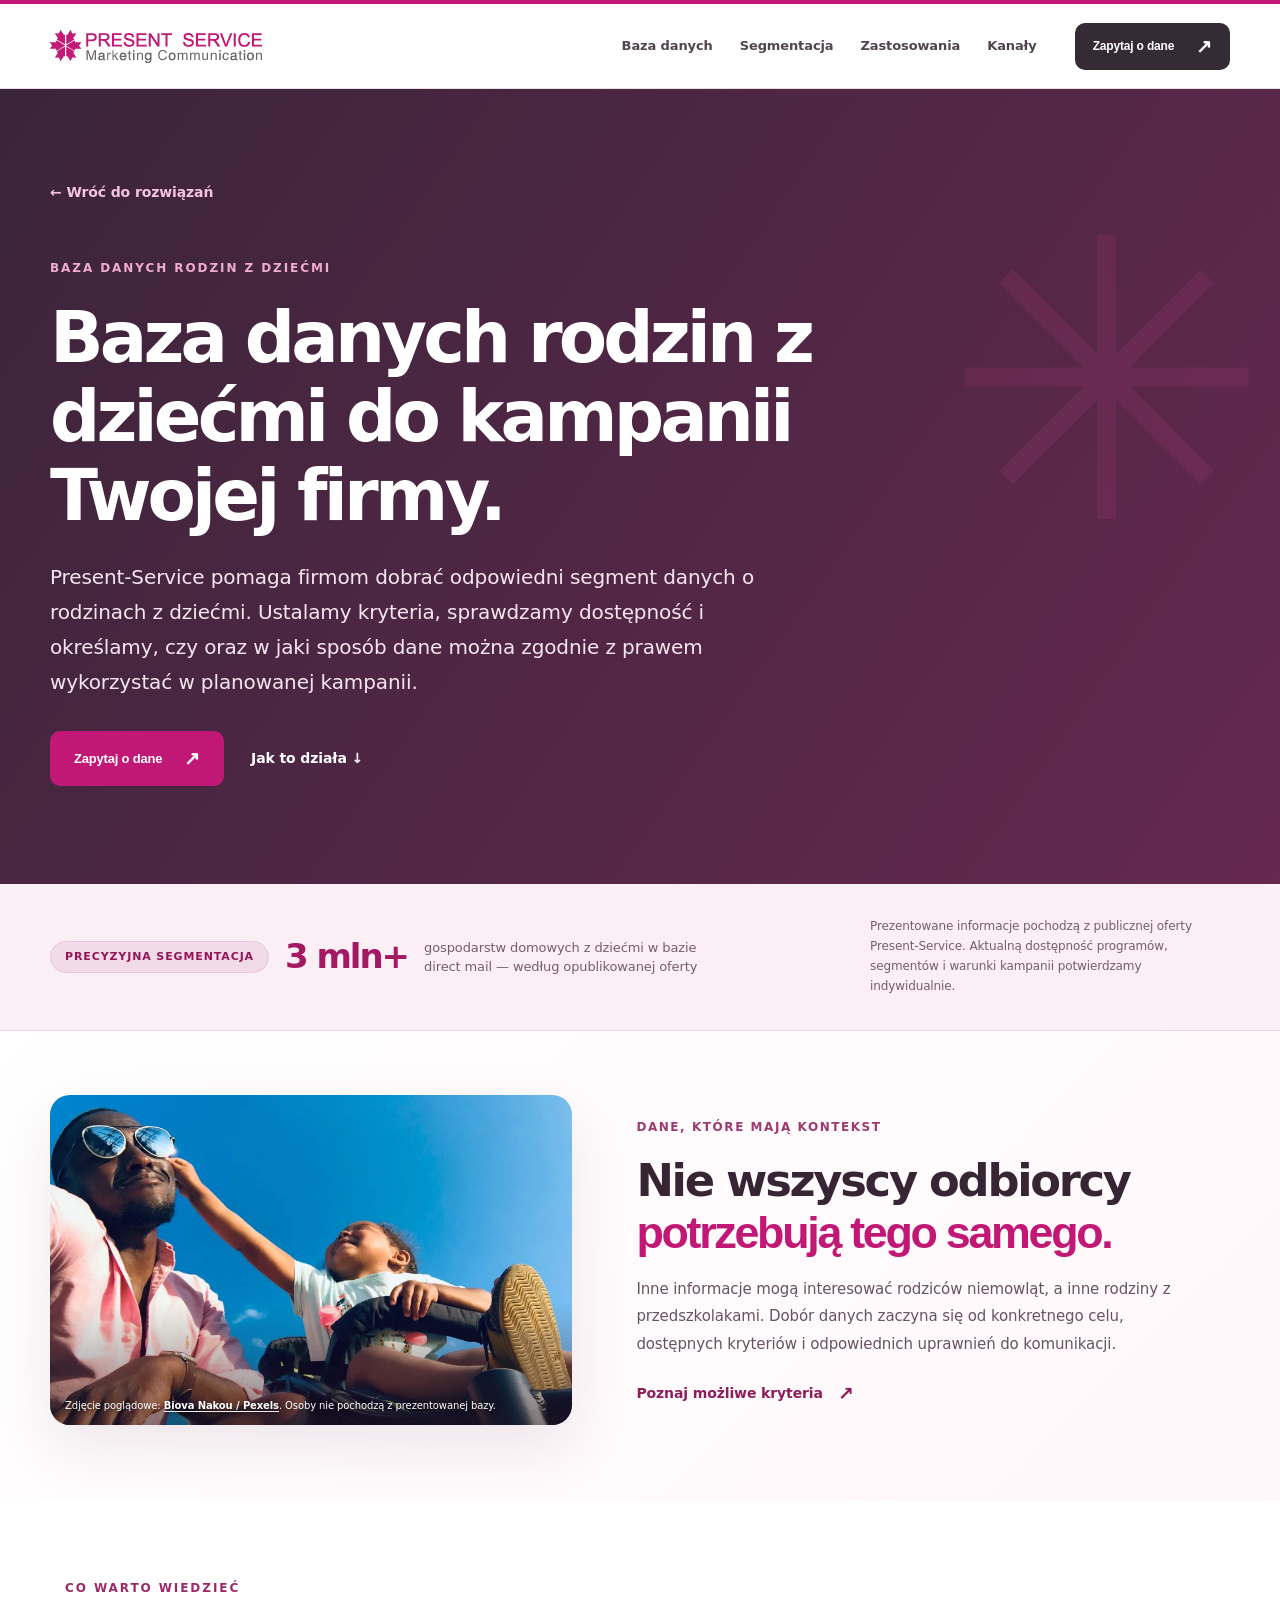
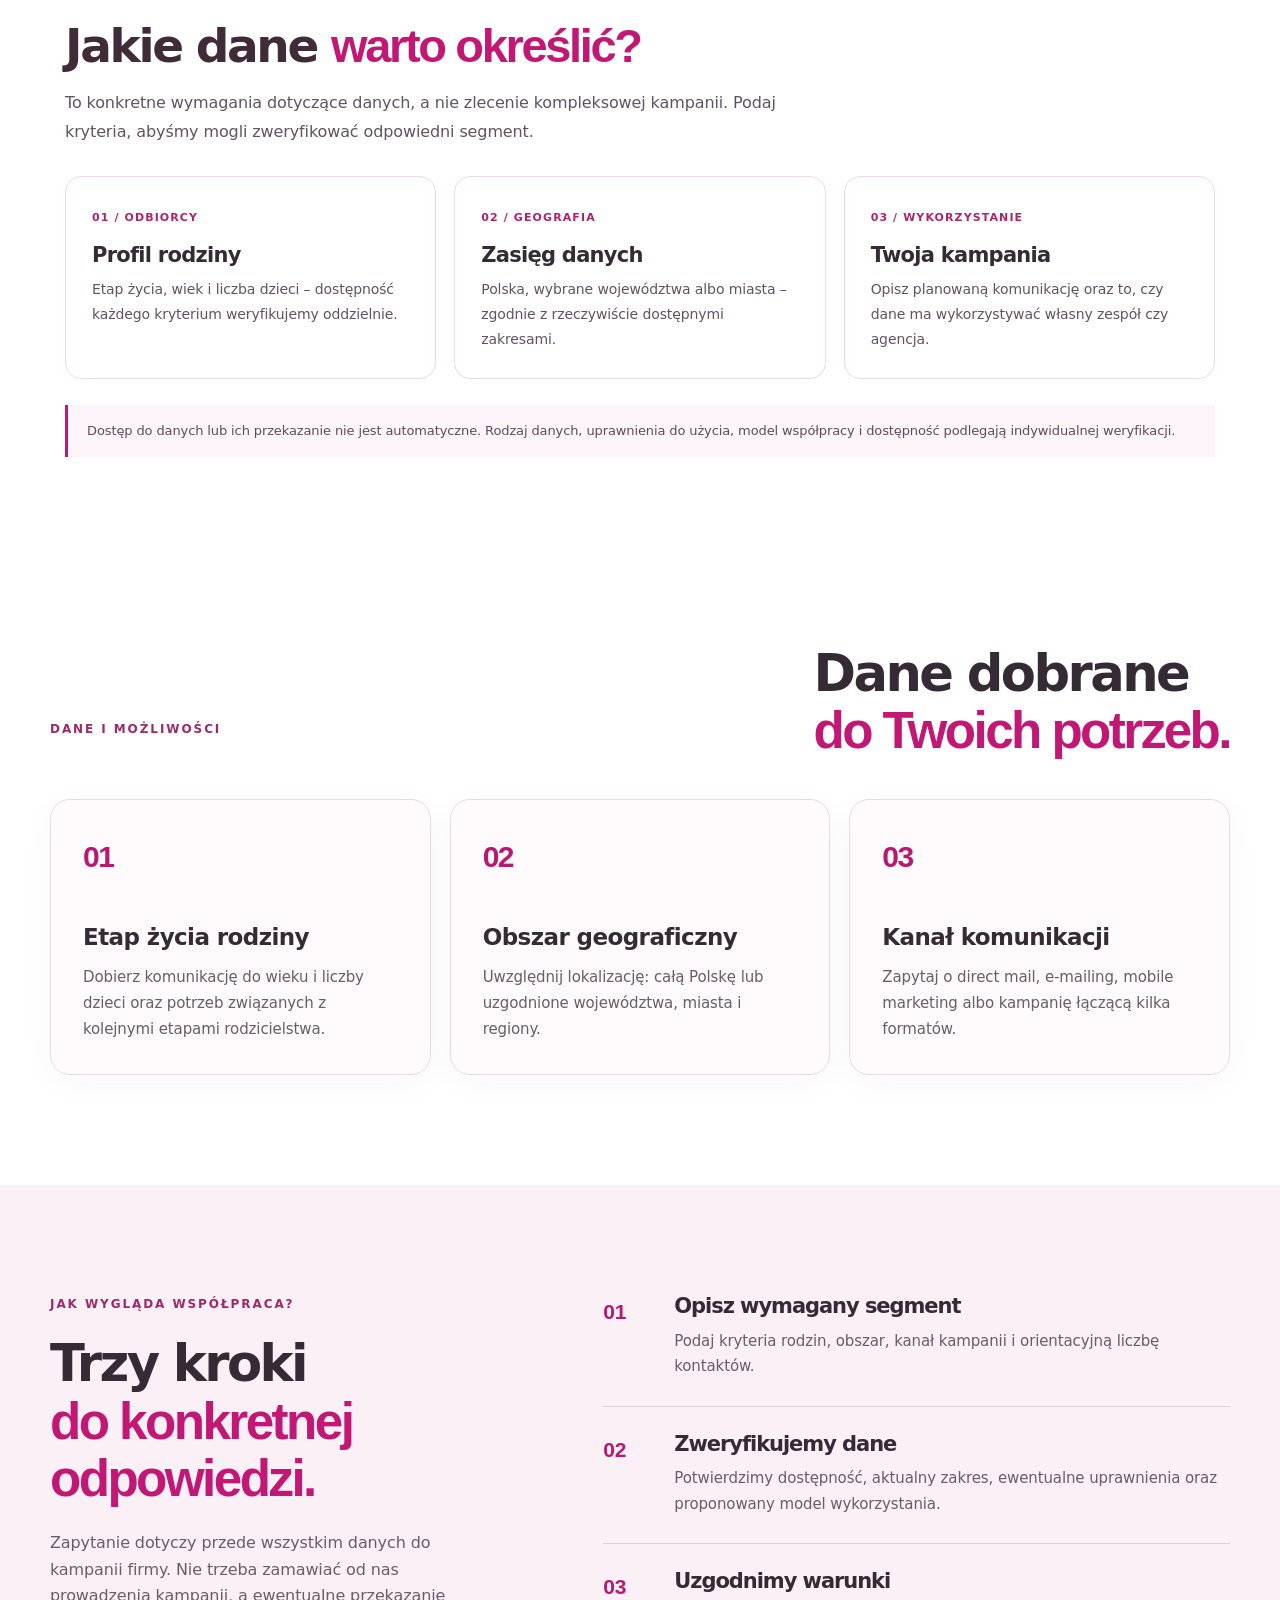
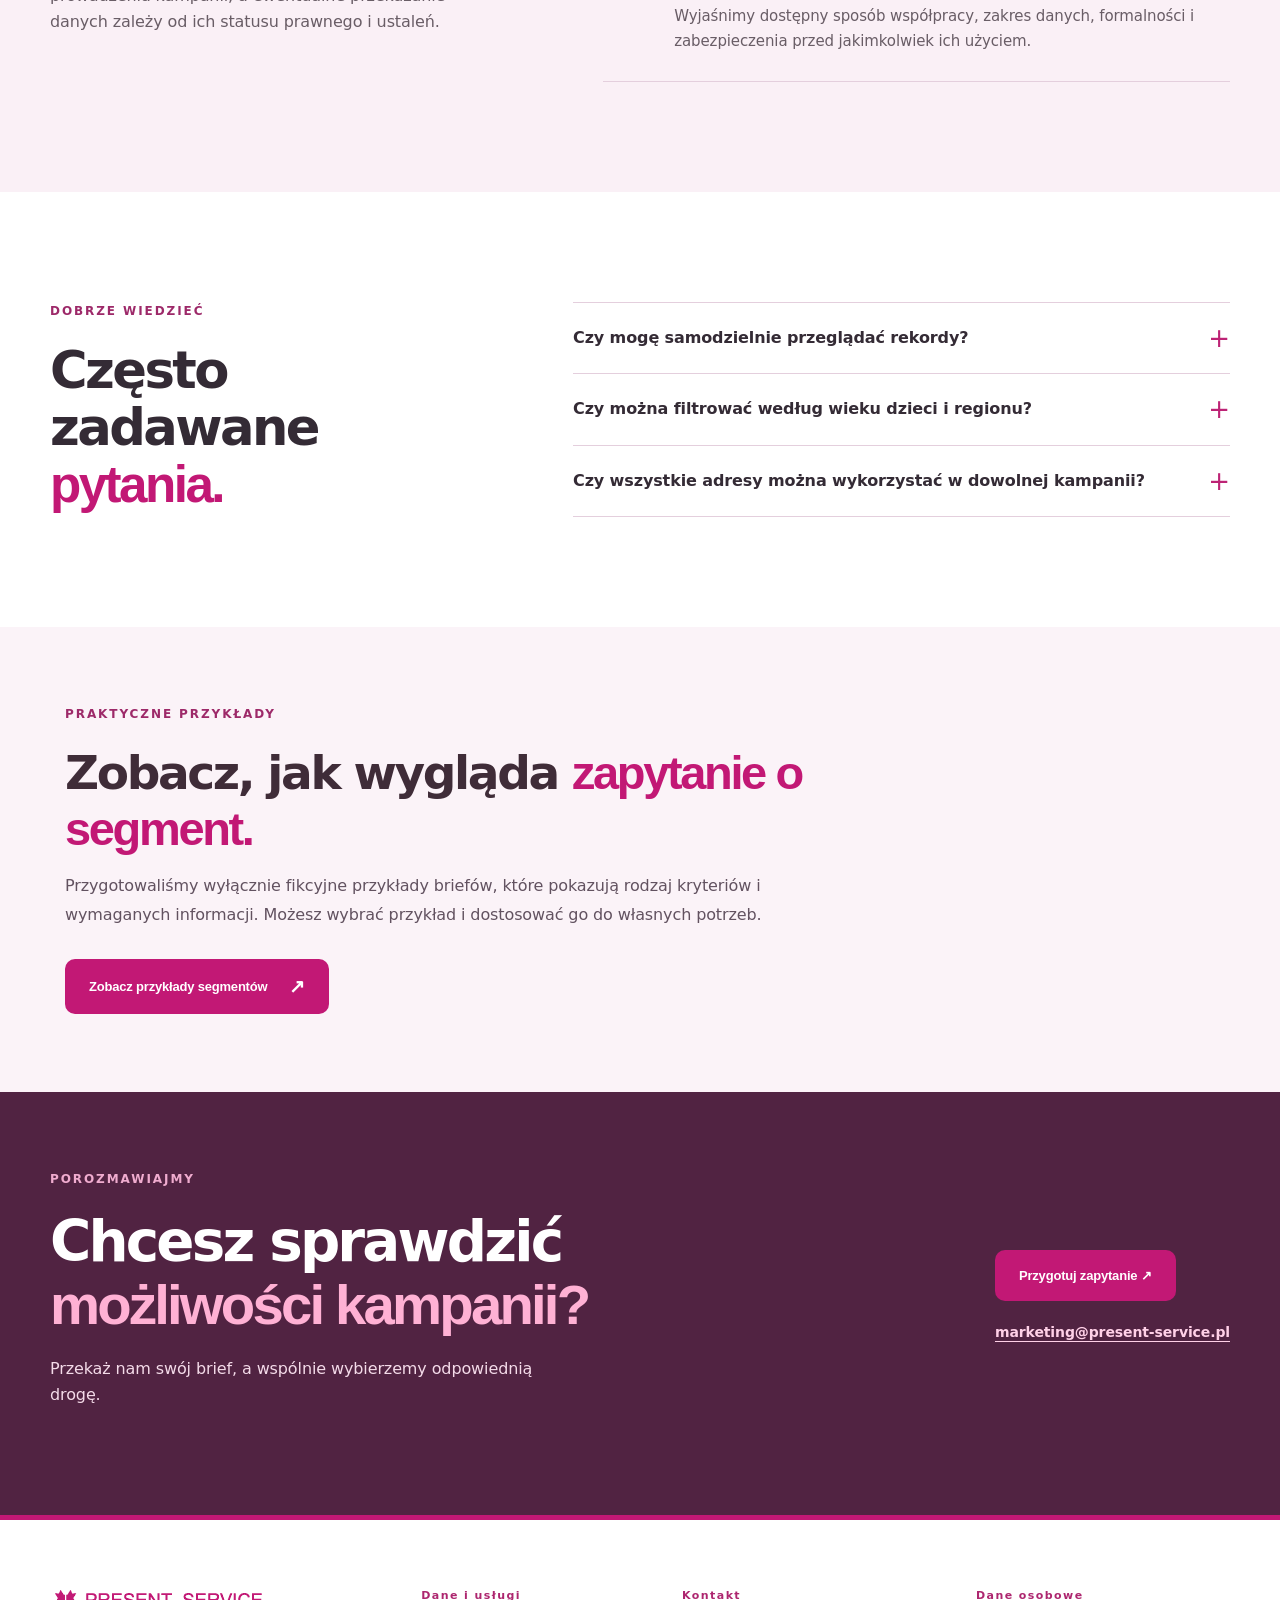
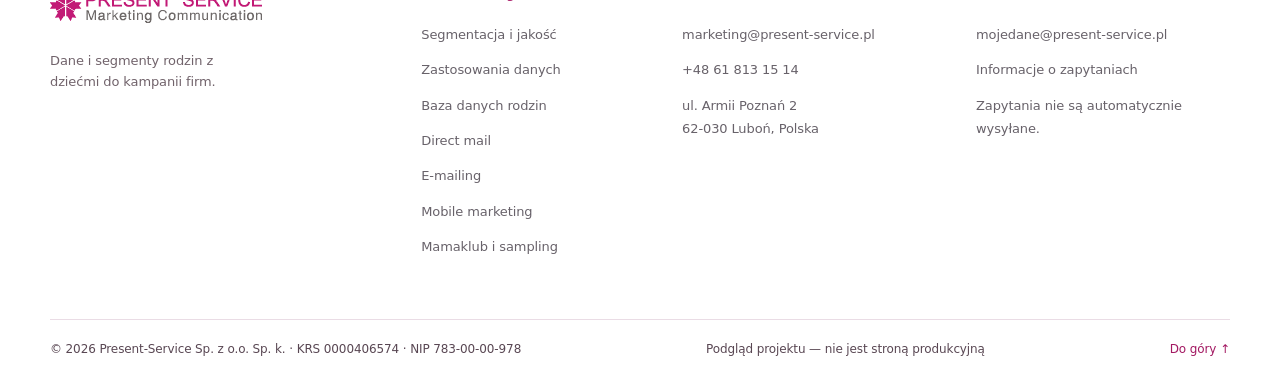
==== baza-danych-rodzin.html @ f2af0c9a "content: update correct Poland-photo dimensions, accessibility descriptions and source credits" ====
<!doctype html>
<html lang="pl">
<head>
<meta charset="utf-8"><meta name="viewport" content="width=device-width,initial-scale=1">
<meta name="theme-color" content="#c21875"><meta name="robots" content="noindex,nofollow">
<meta name="description" content="Dobierz dane o rodzinach z dziećmi do własnych kampanii marketingowych. Segmentacja według wieku dzieci, lokalizacji i kanału. Dostępność oraz warunki potwierdzamy indywidualnie.">
<meta property="og:type" content="website"><meta property="og:locale" content="pl_PL"><meta property="og:title" content="Baza danych rodzin z dziećmi w Polsce"><meta property="og:description" content="Dobierz dane o rodzinach z dziećmi do własnych kampanii marketingowych. Segmentacja według wieku dzieci, lokalizacji i kanału. Dostępność oraz warunki potwierdzamy indywidualnie.">
<title>Baza danych rodzin z dziećmi dla firm | Present-Service</title>
<link rel="icon" type="image/png" href="./favicon.png">
<link rel="stylesheet" href="./styles.css"><link rel="stylesheet" href="./offer.css"><link rel="stylesheet" href="./brand.css"><link rel="stylesheet" href="./v2.css"><link rel="stylesheet" href="./premium.css"><link rel="stylesheet" href="./family-photos.css"><link rel="stylesheet" href="./data-focus.css"><script src="./app.js" defer></script>
</head>
<body>
<a class="skip-link" href="#main">Przejdź do treści</a>
<header class="site-header" id="top"><div class="container header-inner">
<a class="brand" href="./index.html" aria-label="Present-Service — strona główna"><img class="brand-official-logo" src="./assets/present-service-logo.png" alt="PRESENT SERVICE – Marketing Communication" width="212" height="33"></a>
<button class="menu-toggle" type="button" aria-controls="primary-nav" aria-expanded="false" aria-label="Otwórz menu"><span></span><span></span><span></span></button>
<nav id="primary-nav" class="primary-nav" aria-label="Menu główne"><a href="./baza-danych-rodzin.html">Baza danych</a><a href="./segmentacja-danych.html">Segmentacja</a><a href="./zastosowania-danych.html">Zastosowania</a><a href="./index.html#rozwiazania">Kanały</a><a href="./index.html#kontakt" class="nav-mobile-contact">Kontakt</a></nav>
<a href="./index.html?kanal=Potrzebuj%C4%99%20doradztwa#brief" class="btn btn-small btn-dark header-cta">Zapytaj o dane <span aria-hidden="true">↗</span></a>
</div></header>
<main id="main">
<section class="detail-hero"><div class="container detail-hero-inner"><a href="./index.html#rozwiazania" class="detail-back">← Wróć do rozwiązań</a><span class="detail-eyebrow">BAZA DANYCH RODZIN Z DZIEĆMI</span><h1>Baza danych rodzin z dziećmi do kampanii Twojej firmy.</h1><p>Present-Service pomaga firmom dobrać odpowiedni segment danych o rodzinach z dziećmi. Ustalamy kryteria, sprawdzamy dostępność i określamy, czy oraz w jaki sposób dane można zgodnie z prawem wykorzystać w planowanej kampanii.</p><div class="detail-actions"><a class="btn btn-coral" href="./index.html?kanal=Potrzebuj%C4%99%20doradztwa#brief">Zapytaj o dane <span aria-hidden="true">↗</span></a><a class="detail-link" href="#jak-to-dziala">Jak to działa ↓</a></div><span class="detail-hero-orb" aria-hidden="true">✳</span></div></section>
<section class="detail-stat"><div class="container detail-stat-inner"><div><span class="detail-stat-tag">Precyzyjna segmentacja</span><strong>3 mln+</strong><span>gospodarstw domowych z dziećmi w bazie direct mail — według opublikowanej oferty</span></div><p>Prezentowane informacje pochodzą z publicznej oferty Present-Service. Aktualną dostępność programów, segmentów i warunki kampanii potwierdzamy indywidualnie.</p></div></section>
<section class="family-editorial-section" aria-label="Ilustracja grup docelowych">
  <div class="container family-editorial-grid">
    <figure class="family-editorial-photo family-editorial-landscape">
      <img src="./assets/families/segment-preschool.webp" width="920" height="691" loading="lazy" decoding="async" alt="Tata i córka bawią się razem na świeżym powietrzu w Gdyni">
      <figcaption>Zdjęcie poglądowe: <a href="https://www.pexels.com/photo/a-child-touching-father-s-face-1471843/" target="_blank" rel="noopener noreferrer">Biova Nakou / Pexels</a>. Osoby nie pochodzą z prezentowanej bazy.</figcaption>
    </figure>
    <div class="family-editorial-copy"><span class="section-kicker">DANE, KTÓRE MAJĄ KONTEKST</span><h2>Nie wszyscy odbiorcy<br><em>potrzebują tego samego.</em></h2><p>Inne informacje mogą interesować rodziców niemowląt, a inne rodziny z przedszkolakami. Dobór danych zaczyna się od konkretnego celu, dostępnych kryteriów i odpowiednich uprawnień do komunikacji.</p><a href="./segmentacja-danych.html" class="text-link">Poznaj możliwe kryteria <span aria-hidden="true">↗</span></a></div>
  </div>
</section>
<section class="detail-data-module"><div class="container"><div class="detail-data-lead"><span class="detail-label">CO WARTO WIEDZIEĆ</span><h2>Jakie dane <em>warto określić?</em></h2><p>To konkretne wymagania dotyczące danych, a nie zlecenie kompleksowej kampanii. Podaj kryteria, abyśmy mogli zweryfikować odpowiedni segment.</p></div><div class="detail-data-cards"><article><span>01 / ODBIORCY</span><h3>Profil rodziny</h3><p>Etap życia, wiek i liczba dzieci – dostępność każdego kryterium weryfikujemy oddzielnie.</p></article><article><span>02 / GEOGRAFIA</span><h3>Zasięg danych</h3><p>Polska, wybrane województwa albo miasta – zgodnie z rzeczywiście dostępnymi zakresami.</p></article><article><span>03 / WYKORZYSTANIE</span><h3>Twoja kampania</h3><p>Opisz planowaną komunikację oraz to, czy dane ma wykorzystywać własny zespół czy agencja.</p></article></div><div class="detail-data-qualifier">Dostęp do danych lub ich przekazanie nie jest automatyczne. Rodzaj danych, uprawnienia do użycia, model współpracy i dostępność podlegają indywidualnej weryfikacji.</div></div></section>
<section class="detail-section"><div class="container"><div class="detail-heading"><span class="detail-label">DANE I MOŻLIWOŚCI</span><h2>Dane dobrane<br><em>do Twoich potrzeb.</em></h2></div><div class="detail-feature-grid"><article class="detail-feature"><div class="feature-index">01</div><h3>Etap życia rodziny</h3><p>Dobierz komunikację do wieku i liczby dzieci oraz potrzeb związanych z kolejnymi etapami rodzicielstwa.</p></article>
<article class="detail-feature"><div class="feature-index">02</div><h3>Obszar geograficzny</h3><p>Uwzględnij lokalizację: całą Polskę lub uzgodnione województwa, miasta i regiony.</p></article>
<article class="detail-feature"><div class="feature-index">03</div><h3>Kanał komunikacji</h3><p>Zapytaj o direct mail, e-mailing, mobile marketing albo kampanię łączącą kilka formatów.</p></article></div></div></section>
<section class="detail-section detail-section-alt" id="jak-to-dziala"><div class="container detail-process"><div><span class="detail-label">JAK WYGLĄDA WSPÓŁPRACA?</span><h2>Trzy kroki<br><em>do konkretnej odpowiedzi.</em></h2><p>Zapytanie dotyczy przede wszystkim danych do kampanii firmy. Nie trzeba zamawiać od nas prowadzenia kampanii, a ewentualne przekazanie danych zależy od ich statusu prawnego i ustaleń.</p></div><ol class="detail-steps"><li><span>01</span><div><h3>Opisz wymagany segment</h3><p>Podaj kryteria rodzin, obszar, kanał kampanii i orientacyjną liczbę kontaktów.</p></div></li><li><span>02</span><div><h3>Zweryfikujemy dane</h3><p>Potwierdzimy dostępność, aktualny zakres, ewentualne uprawnienia oraz proponowany model wykorzystania.</p></div></li><li><span>03</span><div><h3>Uzgodnimy warunki</h3><p>Wyjaśnimy dostępny sposób współpracy, zakres danych, formalności i zabezpieczenia przed jakimkolwiek ich użyciem.</p></div></li></ol></div></section>
<section class="detail-section"><div class="container detail-faq"><div><span class="detail-label">DOBRZE WIEDZIEĆ</span><h2>Często zadawane<br><em>pytania.</em></h2></div><div class="detail-faq-list"><details><summary>Czy mogę samodzielnie przeglądać rekordy?</summary><p>Nie. Publiczna strona nie umożliwia przeglądania ani pobierania danych osób fizycznych. Zapytania dotyczą dostępności i możliwych warunków wykorzystania lub udostępnienia danych do kampanii.</p></details>
<details><summary>Czy można filtrować według wieku dzieci i regionu?</summary><p>Te kryteria są wymienione w ofercie Present-Service. Dostępność konkretnego połączenia kryteriów i kanałów wymaga indywidualnego potwierdzenia.</p></details>
<details><summary>Czy wszystkie adresy można wykorzystać w dowolnej kampanii?</summary><p>Nie. Zakres wykorzystania zależy od właściwej podstawy prawnej, uprawnień do kontaktu i celu konkretnej kampanii.</p></details></div></div></section>
<section class="detail-data-module alt"><div class="container"><div class="detail-data-lead"><span class="detail-label">PRAKTYCZNE PRZYKŁADY</span><h2>Zobacz, jak wygląda <em>zapytanie o segment.</em></h2><p>Przygotowaliśmy wyłącznie fikcyjne przykłady briefów, które pokazują rodzaj kryteriów i wymaganych informacji. Możesz wybrać przykład i dostosować go do własnych potrzeb.</p></div><a href="./index.html#przykladowe-segmenty" class="btn btn-coral">Zobacz przykłady segmentów <span aria-hidden="true">↗</span></a></div></section>
<section class="detail-final"><div class="container detail-final-inner"><div><span class="detail-label">POROZMAWIAJMY</span><h2>Chcesz sprawdzić<br><em>możliwości kampanii?</em></h2><p>Przekaż nam swój brief, a wspólnie wybierzemy odpowiednią drogę.</p></div><div class="detail-final-actions"><a class="btn btn-coral" href="./index.html?kanal=Potrzebuj%C4%99%20doradztwa#brief">Przygotuj zapytanie ↗</a><a href="mailto:marketing@present-service.pl?subject=Zapytanie%20%E2%80%93%20BAZA%20DANYCH%20RODZIN%20Z%20DZIE%C4%86MI">marketing@present-service.pl</a></div></div></section>
</main>
<footer class="footer"><div class="container footer-main">
<div class="footer-brand-group"><a class="brand brand-footer" href="./index.html"><img class="brand-official-logo" src="./assets/present-service-logo.png" alt="PRESENT SERVICE – Marketing Communication" width="212" height="33"></a><p>Dane i segmenty rodzin z dziećmi do kampanii firm.</p></div>
<div class="footer-column"><h3>Dane i usługi</h3><a href="./segmentacja-danych.html">Segmentacja i jakość</a><a href="./zastosowania-danych.html">Zastosowania danych</a><a href="./baza-danych-rodzin.html">Baza danych rodzin</a><a href="./direct-mail.html">Direct mail</a><a href="./emailing.html">E-mailing</a><a href="./mobile-marketing.html">Mobile marketing</a><a href="./mamaklub-sampling.html">Mamaklub i sampling</a></div>
<div class="footer-column"><h3>Kontakt</h3><a href="mailto:marketing@present-service.pl">marketing@present-service.pl</a><a href="tel:+48618131514">+48 61 813 15 14</a><span>ul. Armii Poznań 2<br>62-030 Luboń, Polska</span></div>
<div class="footer-column"><h3>Dane osobowe</h3><a href="mailto:mojedane@present-service.pl">mojedane@present-service.pl</a><a href="./informacje-o-danych.html">Informacje o zapytaniach</a><span>Zapytania nie są automatycznie wysyłane.</span></div>
</div><div class="container footer-bottom"><span>© <span id="year">2026</span> Present-Service Sp. z o.o. Sp. k. · KRS 0000406574 · NIP 783-00-00-978</span><span>Podgląd projektu — nie jest stroną produkcyjną</span><a href="#top">Do góry ↑</a></div></footer>
</body></html>
---- styles.css ----
:root{--ink:#122e38;--dark:#173a43;--muted:#64747a;--cream:#fbfaf7;--mint:#e8f5ee;--coral:#ff8968;--coral-dark:#dc6448;--line:#dce4e1;--white:#fff;--radius:22px;--shadow:0 20px 70px rgba(20,53,57,.09)}*{box-sizing:border-box}html{scroll-behavior:smooth;scroll-padding-top:98px}body{margin:0;color:var(--ink);background:var(--cream);font-family:"DM Sans",system-ui,-apple-system,BlinkMacSystemFont,"Segoe UI",sans-serif;font-size:16px;line-height:1.65;-webkit-font-smoothing:antialiased}h1,h2,h3,p{margin-top:0}h1,h2,h3{font-family:Manrope,"DM Sans",sans-serif;line-height:1.12;letter-spacing:-.05em}h2{font-size:clamp(36px,4.05vw,61px);font-weight:800}h2 em,h1 em{font-family:Manrope,sans-serif;font-style:normal;color:#ed795e}h3{font-size:23px}p{color:#576b6e}a{color:inherit;text-decoration:none}a:focus-visible,button:focus-visible,input:focus-visible,select:focus-visible,textarea:focus-visible,summary:focus-visible{outline:3px solid #f8aa7f;outline-offset:4px}button,select,input,textarea{font:inherit}button{cursor:pointer}svg{display:block;max-width:100%}.container{width:min(1280px,calc(100% - 100px));margin-inline:auto}.skip-link{position:fixed;z-index:300;top:-70px;left:20px;background:#fff;padding:10px 20px;border-radius:10px}.skip-link:focus{top:10px}.btn{display:inline-flex;align-items:center;justify-content:center;gap:22px;border-radius:9px;padding:17px 23px;border:1px solid transparent;font-family:Manrope,sans-serif;font-size:13px;font-weight:800;letter-spacing:-.015em;line-height:1.2;transition:transform .2s,background .2s,box-shadow .2s;white-space:nowrap}.btn span,.card-link span,.text-link span{font-size:19px;line-height:1;transition:transform .2s}.btn:hover{transform:translateY(-2px);box-shadow:0 10px 25px rgba(22,47,52,.12)}.btn:hover span,.card-link:hover span,.text-link:hover span{transform:translate(3px,-3px)}.btn-coral{background:var(--coral);color:#172f35}.btn-coral:hover{background:#ff9c7f}.btn-dark{background:var(--ink);color:white}.btn-dark:hover{background:#274d55}.btn-light{background:#eaf3ef;color:var(--ink)}.btn-outline{border-color:#9baeb0;background:transparent}.btn-small{padding:13px 17px;font-size:12px}.btn-full{width:100%;justify-content:space-between}.text-link,.card-link{display:inline-flex;align-items:center;gap:15px;font-size:14px;font-weight:800;color:var(--ink)}.text-link:hover,.card-link:hover{color:var(--coral-dark)}.section{padding:115px 0}.section-kicker,.section-side-note{font-size:10px;font-weight:800;letter-spacing:.19em;color:#67817f}.section-side-note{color:#98a6a3}.section-topline{display:flex;align-items:center;gap:22px;margin-bottom:37px}.section-topline .fine-line{height:1px;flex:1;background:var(--line)}.section-kicker{display:inline-block}.site-header{position:sticky;top:0;background:rgba(251,250,247,.96);z-index:100;border-bottom:1px solid rgba(21,60,64,.08);backdrop-filter:blur(16px)}.header-inner{height:90px;display:flex;align-items:center;gap:38px}.brand{display:inline-flex;align-items:center;gap:11px;flex-shrink:0}.brand-symbol{position:relative;width:34px;height:36px;display:inline-block}.brand-symbol span{position:absolute;display:block;border-radius:22px;background:var(--coral)}.brand-symbol span:nth-child(1){height:23px;width:11px;left:0;top:8px;transform:rotate(-34deg)}.brand-symbol span:nth-child(2){height:30px;width:11px;left:12px;top:2px;transform:rotate(28deg);background:#4c9486}.brand-symbol span:nth-child(3){height:18px;width:11px;left:23px;top:15px;transform:rotate(38deg);background:#c5dcd5}.brand-text{font-family:Manrope,sans-serif;font-size:21px;letter-spacing:-.08em;font-weight:800;line-height:1;color:var(--ink)}.brand-text small{display:block;font-family:"DM Sans",sans-serif;font-size:7.5px;letter-spacing:.21em;color:#7c9290;margin-top:7px}.brand-hyphen{color:var(--coral)}.primary-nav{display:flex;align-items:center;gap:27px;margin-left:auto}.primary-nav a{font-size:12px;font-weight:700;color:#53686b;transition:color .2s}.primary-nav a:hover{color:#df765c}.nav-mobile-contact,.menu-toggle{display:none}.hero{position:relative;overflow:hidden;background:#f2f7f1;padding:76px 0 0}.hero-texture{pointer-events:none;position:absolute;inset:0;background-image:radial-gradient(#c1d8cf 1px,transparent 1px);background-size:24px 24px;mask-image:linear-gradient(to left,black,transparent 52%);opacity:.4}.hero-grid{position:relative;display:grid;grid-template-columns:1.1fr .9fr;min-height:585px;align-items:center;gap:24px}.hero-copy{position:relative;z-index:3;padding-bottom:95px}.eyebrow{display:inline-flex;align-items:center;gap:10px;font-size:10px;font-weight:800;letter-spacing:.15em;color:#557873;margin-bottom:29px}.eyebrow-dot{width:7px;height:7px;border-radius:100%;background:var(--coral);box-shadow:0 0 0 5px rgba(255,137,104,.15)}h1{font-size:clamp(54px,5.4vw,86px);font-weight:800;letter-spacing:-.071em;line-height:1.06;margin:0 0 29px}h1 em{color:#ed8266}.hero-lead{font-size:16px;max-width:540px;line-height:1.85;margin-bottom:28px}.hero-actions{display:flex;align-items:center;gap:28px;flex-wrap:wrap}.hero-proof{display:flex;align-items:center;gap:12px;margin-top:47px;color:#748785;max-width:420px;font-size:12px;line-height:1.5}.proof-icon{display:grid;place-items:center;width:32px;height:32px;border-radius:50%;background:#dfefe8;color:#4a8b78;font-size:19px;flex-shrink:0}.hero-visual{height:590px;position:relative;isolation:isolate;display:flex;align-items:center;justify-content:center}.hero-glow{position:absolute;inset:13% 0 11% 7%;border-radius:50%;background:radial-gradient(circle,#e2f2e6 5%,#cee8db 52%,transparent 70%);z-index:-3}.visual-ring{position:absolute;aspect-ratio:1;border-radius:50%;border:1px solid #b7d6cd;opacity:.75;z-index:-2}.ring-one{width:340px}.ring-two{width:465px}.ring-three{width:580px;opacity:.4}.central-mark{width:188px;height:188px;border-radius:50%;display:grid;place-items:center;background:#f7fcf9;box-shadow:0 20px 65px rgba(36,90,77,.12);z-index:3}.central-mark svg{width:150px}.floating-pill{position:absolute;display:flex;align-items:center;gap:12px;padding:12px 18px;background:#fff;border-radius:15px;box-shadow:0 18px 48px rgba(34,78,69,.14);min-width:208px;z-index:4}.floating-pill strong,.floating-pill small{display:block;line-height:1.35}.floating-pill strong{font-size:12px}.floating-pill small{font-size:10px;color:#8a9996;margin-top:3px}.mini-icon{height:33px;width:33px;display:grid;place-items:center;border-radius:10px;font-size:19px;font-weight:800}.mini-icon.amber{background:#fff0d9;color:#cb9a49}.mini-icon.mint{background:#e5f5ee;color:#5a9d8a}.mini-icon.sky{background:#e8f0fb;color:#84a9d2}.pill-top{top:12%;left:1%}.pill-right{right:-1%;top:42%}.pill-bottom{left:7%;bottom:12%}.tiny-spark{position:absolute;color:#f1a07d;font-size:30px}.s1{left:16%;top:32%}.s2{right:13%;bottom:23%;font-size:20px;color:#7fa79a}.metrics-panel{background:#fff;display:grid;grid-template-columns:repeat(3,1fr);position:relative;z-index:5;border-radius:20px 20px 0 0;padding:35px 43px 22px;box-shadow:0 4px 35px rgba(20,55,54,.05);column-gap:24px}.metric{display:flex;align-items:center;gap:20px;padding:4px 20px 16px;border-right:1px solid #e5eeeb}.metric:first-child{padding-left:0}.metric:nth-child(3){border-right:0}.metric strong{font-family:Manrope,sans-serif;font-size:clamp(28px,2.8vw,40px);letter-spacing:-.06em;line-height:1;white-space:nowrap}.metric span{font-size:11px;line-height:1.65;color:#77898c}.metrics-note{grid-column:1/-1;text-align:center;font-size:10px;margin:9px 0 0;color:#97a5a2;line-height:1.5}.section-intro{background:#fff}.intro-layout{display:grid;grid-template-columns:1.5fr .7fr;gap:75px;align-items:end;margin-bottom:43px}.intro-layout h2{margin:0}.intro-layout>p,.intro-layout>div>p{font-size:15px;line-height:1.95;margin:0}.solution-grid{display:grid;grid-template-columns:repeat(3,1fr);gap:20px}.solution-card{background:#f8faf7;border:1px solid #e5eae6;border-radius:18px;padding:28px 29px;min-height:382px;display:flex;flex-direction:column;transition:box-shadow .22s,transform .22s}.solution-card:hover{transform:translateY(-5px);box-shadow:var(--shadow)}.card-number{color:#9aa8a5;font-size:11px;font-weight:700}.card-icon{margin-top:23px;width:57px;height:57px;border-radius:17px;background:#e4eee9;display:grid;place-items:center;color:#426d66}.card-icon svg{width:40px;height:40px}.icon-at{font-family:Manrope,sans-serif;font-size:36px;font-weight:500;background:#fcece4;color:#dc856e}.icon-mobile{background:#e6eef9;color:#608ba5}.solution-card h3{margin:27px 0 9px;font-weight:800}.solution-card p{font-size:13px;line-height:1.82;flex:1}.card-tags{display:flex;gap:6px;flex-wrap:wrap;margin:6px 0 21px}.card-tags span{padding:6px 10px;border:1px solid #e0e8e4;border-radius:30px;font-size:10px;color:#6e837f;background:#fff}.card-link{justify-content:space-between;border-top:1px solid #e1e8e4;padding-top:18px;font-size:12px}.service-band{display:flex;justify-content:space-between;align-items:center;gap:25px;background:#eaf3ef;border-radius:15px;padding:22px 26px;margin-top:24px}.service-band>div{display:grid;grid-template-columns:38px 1fr;column-gap:13px}.service-band-icon{grid-row:1/3;font-size:28px;color:#63a08a}.service-band strong{font-size:14px}.service-band div>span:last-child{font-size:12px;color:#738681}.audience-section{background:#edf3ed}.audience-layout{display:grid;grid-template-columns:1fr .85fr;gap:95px;align-items:center}.audience-copy h2{margin:24px 0}.audience-copy>p{max-width:530px;font-size:15px;line-height:1.95}.check-list{list-style:none;margin:25px 0;padding:0}.check-list li{font-size:13px;font-weight:700;margin:12px 0;display:flex;gap:12px;align-items:center}.check-list span{background:#d7eade;color:#548f78;border-radius:50%;display:grid;place-items:center;width:23px;height:23px;font-size:13px}.subtle-note{font-size:11px!important;color:#95a39f!important;line-height:1.7!important}.audience-copy .btn{margin-top:15px}.audience-art{background:#fff;box-shadow:var(--shadow);border-radius:24px;padding:33px 29px;transform:rotate(1deg);position:relative}.audience-art:after{content:"";position:absolute;inset:12px;border:1px solid #e9efeb;border-radius:17px;pointer-events:none}.audience-art-title{font-weight:800;font-size:15px;padding:0 9px 16px;margin-bottom:8px}.life-stage{display:flex;align-items:center;gap:17px;border-bottom:1px solid #e8eeeb;padding:19px 8px}.life-stage:last-child{border-bottom:0}.stage-emoji{font-size:27px;width:54px;height:54px;border-radius:14px;display:grid;place-items:center;flex-shrink:0}.stage-a .stage-emoji{background:#ffede2;color:#dc9479}.stage-b .stage-emoji{background:#f1e8fa;color:#a98cba}.stage-c .stage-emoji{background:#e5f2e9;color:#8ab49a}.stage-d .stage-emoji{background:#e9f3fc;color:#85abc7}.life-stage strong,.life-stage small{display:block}.life-stage strong{font-size:13px}.life-stage small{font-size:11px;color:#95a19f;margin-top:3px}.stage-arrow{margin-left:auto;font-size:22px;color:#bbc9c4}.mamaklub-section{background:#fff}.intro-mama{grid-template-columns:1.3fr .8fr}.intro-mama>div>p+.subtle-note{margin-top:10px!important}.program-grid{display:grid;grid-template-columns:repeat(4,1fr);gap:15px}.program-card{border:1px solid #edf0ed;border-radius:16px;overflow:hidden;background:#fff;transition:transform .2s,box-shadow .2s}.program-card:hover{transform:translateY(-4px);box-shadow:var(--shadow)}.program-graphic{height:160px;display:grid;place-items:center;position:relative;overflow:hidden}.program-graphic:before{content:"";height:155px;width:155px;border:1px solid rgba(20,51,49,.15);border-radius:50%;position:absolute;left:50%;top:50%;transform:translate(-50%,-50%)}.program-graphic>span{font-family:Manrope,sans-serif;font-size:83px;line-height:1;letter-spacing:-.08em;font-weight:800;color:#294c54}.program-graphic>i{position:absolute;right:18%;top:24%;font-size:25px;color:rgba(36,79,75,.45);font-style:normal}.program-peach .program-graphic{background:#ffece0}.program-lilac .program-graphic{background:#f1eafb}.program-yellow .program-graphic{background:#f9f0d9}.program-blue .program-graphic{background:#e2f2f6}.program-body{padding:23px 20px 29px}.program-label{font-size:9px;color:#9aaba6;letter-spacing:.14em;font-weight:800}.program-body h3{font-size:19px;margin:10px 0 10px}.program-body p{font-size:12px;line-height:1.8;margin:0}.extra-programs{display:grid;grid-template-columns:repeat(3,1fr);margin-top:21px;border:1px solid #e7eeea;border-radius:15px;overflow:hidden}.extra-programs>div{display:flex;gap:15px;align-items:center;padding:23px 21px;border-right:1px solid #e7eeea}.extra-programs>div:last-child{border:0}.extra-icon{width:42px;height:42px;display:grid;place-items:center;font-size:25px;background:#edf6f2;color:#568e80;border-radius:12px}.extra-programs strong,.extra-programs small{display:block}.extra-programs strong{font-size:13px}.extra-programs small{font-size:11px;color:#82928e}.mama-bottom{display:flex;justify-content:space-between;gap:20px;align-items:center;padding-top:34px}.mama-bottom>span{font-size:14px;font-weight:700}.industries-section{background:#152f39;color:#fff;padding:103px 0}.industries-grid{display:grid;grid-template-columns:.9fr 1fr;gap:100px;align-items:center}.industries-section h2{margin:25px 0}.industries-section h2 em{color:#ff9678}.industries-section p{max-width:435px;color:#b5c5c7;font-size:14px}.industries-section .section-kicker{color:#9bbab4}.industry-cloud{display:flex;flex-wrap:wrap;gap:10px;align-content:center}.industry-cloud span{padding:15px 19px;border:1px solid #49616a;border-radius:30px;display:inline-flex;align-items:center;gap:27px;font-size:12px;color:#eef5f2}.industry-cloud b{font-weight:400;font-size:15px;color:#8fb7a9}.how-section{background:#fafaf7}.how-heading{display:flex;align-items:end;justify-content:space-between;gap:50px}.how-heading h2{margin-bottom:41px}.how-heading p{max-width:345px;font-size:14px;line-height:1.9;margin-bottom:42px}.steps-grid{display:grid;grid-template-columns:repeat(4,1fr);gap:20px}.step{border-top:1px solid #a8bab4;padding:18px 4px}.step-num{display:flex;justify-content:space-between;align-items:center;font-weight:800;font-size:12px;color:#749d90}.step-num span{font-size:23px;font-weight:400}.step h3{font-size:19px;margin:39px 0 10px}.step p{font-size:12px;line-height:1.8}.brief-section{background:#e3f0e9;position:relative}.brief-grid{display:grid;grid-template-columns:.78fr 1fr;gap:100px;align-items:start}.brief-copy{padding-top:35px}.brief-copy h2{margin:30px 0}.brief-copy>p{font-size:15px;line-height:1.9;max-width:400px}.brief-promise{margin:38px 0;display:flex;gap:13px;align-items:flex-start;background:#d2e8dc;padding:19px;border-radius:12px;max-width:420px}.brief-promise>span:first-child{font-size:25px;color:#59917d}.brief-promise strong,.brief-promise small{display:block}.brief-promise strong{font-size:12px}.brief-promise small{color:#6d8179;font-size:11px;line-height:1.6;margin-top:5px}.brief-side-details{display:flex;flex-direction:column;gap:5px}.brief-side-details>span{color:#78948b;font-size:12px;margin-bottom:9px}.brief-side-details a{font-size:14px;font-weight:800;letter-spacing:-.025em}.brief-side-details a span{color:#709e90}.brief-card{background:#fff;padding:36px 37px;border-radius:21px;box-shadow:0 22px 70px rgba(32,93,71,.08)}.form-progress{display:flex;justify-content:space-between;align-items:center;gap:15px;color:#84a097;font-size:10px;font-weight:800;letter-spacing:.14em}.progress-lines{display:flex;gap:5px}.progress-lines i{display:block;width:25px;height:4px;background:#e5efea;border-radius:2px}.progress-lines i:first-child{background:#70a590}.brief-card h3{font-size:26px;margin:18px 0 26px}.field{display:flex;flex-direction:column;gap:9px;margin-bottom:17px}.field-row{display:grid;grid-template-columns:1fr 1fr;gap:13px}.field label{font-size:11px;font-weight:800;color:#526d68}.field label>span:not(.optional){color:var(--coral-dark)}.optional{font-weight:400;color:#9eb0ac}.field input,.field select,.field textarea{width:100%;border:1px solid #dce9e3;border-radius:9px;background:#f8faf8;color:#1d3d42;padding:13px 14px;outline:none;font-size:12px;transition:border-color .2s,background .2s}.field textarea{resize:vertical;min-height:95px}.field input:focus,.field select:focus,.field textarea:focus{border-color:#6faa9a;background:#fff;outline:2px solid #beded2;outline-offset:1px}.field select{appearance:none;background-image:url("data:image/svg+xml,%3Csvg width='12' height='8' viewBox='0 0 12 8' xmlns='http://www.w3.org/2000/svg'%3E%3Cpath d='m1 1 5 5 5-5' fill='none' stroke='%23758c84' stroke-width='1.5'/%3E%3C/svg%3E");background-position:calc(100% - 15px) center;background-size:12px 8px;background-repeat:no-repeat;padding-right:32px}.form-actions{margin-top:19px}.form-actions>p,.result-help{font-size:10px;color:#96a5a0;line-height:1.6;text-align:center;margin:13px 0 0}.form-actions p a{text-decoration:underline}.brief-result[hidden]{display:none}.brief-result{text-align:center}.result-icon{margin:auto;display:grid;place-items:center;border-radius:50%;width:50px;height:50px;background:#e0f4e8;color:#3e8b6d;font-size:28px}.brief-result h3{margin:15px 0}.brief-result p{font-size:12px}.brief-result textarea{width:100%;min-height:205px;resize:vertical;border:1px solid #dce9e3;background:#f8faf8;color:#334d51;border-radius:11px;padding:16px;margin-bottom:12px;font-size:12px;line-height:1.7;text-align:left}.brief-result .btn{margin-bottom:10px}.result-reset{border:0;background:transparent;text-decoration:underline;font-size:12px;color:#647c75;margin:12px 0}.faq-section{background:#fff;padding:96px 0 110px}.faq-grid{display:grid;grid-template-columns:.72fr 1fr;gap:100px}.faq-grid h2{margin:25px 0}.faq-list details{border-bottom:1px solid #e0e9e5}.faq-list details:first-child{border-top:1px solid #e0e9e5}.faq-list summary{list-style:none;cursor:pointer;font-size:14px;font-weight:800;display:flex;align-items:center;justify-content:space-between;gap:15px;padding:23px 0}.faq-list summary::-webkit-details-marker{display:none}.faq-list summary span{font-size:20px;color:#7e9e91;transition:transform .2s}.faq-list details[open] summary span{transform:rotate(45deg)}.faq-list details p{font-size:13px;line-height:1.9;margin:0 40px 23px 0}.final-cta{background:#173940;color:#fff;overflow:hidden}.final-cta-inner{padding:96px 0;display:flex;align-items:end;justify-content:space-between;gap:50px;position:relative}.final-cta h2{font-size:clamp(43px,5vw,70px);margin:21px 0 0}.final-cta h2 em{color:#ff997a}.light-kicker{color:#a0bcb6}.final-cta-side{position:relative;z-index:3;width:300px;flex-shrink:0}.final-cta-side p{color:#b7c9c8;font-size:14px}.cta-decoration{position:absolute;font-size:410px;line-height:1;right:17%;top:-80px;color:#31565a;opacity:.32;pointer-events:none}.footer{background:#102d35;color:#fff}.footer-main{padding:70px 0 60px;display:grid;grid-template-columns:1.5fr 1fr 1.15fr 1.15fr;gap:40px}.brand-footer .brand-text{color:#f3f6f3}.footer-brand-group p{font-size:13px;color:#88a1a1;max-width:200px;margin-top:19px}.footer-column{display:flex;flex-direction:column;align-items:flex-start;gap:12px}.footer-column h3{font-size:11px;letter-spacing:.13em;color:#84a09e;margin:0 0 9px}.footer-column a,.footer-column span,.footer-column p{font-size:12px;color:#b7caca;line-height:1.8;margin:0;word-break:break-word}.footer-column a:hover{color:#ff9a7c}.footer-bottom{padding:20px 0 29px;border-top:1px solid #345158;display:flex;gap:20px;justify-content:space-between;font-size:10px;color:#8da7a6}.footer-bottom a:hover{color:#fff}.legal-page{background:#f2f7f1;min-height:60vh;padding:105px 0}.legal-content{max-width:800px;margin:0 auto}.legal-page h1{font-size:clamp(35px,5vw,62px);margin:15px 0 25px}.legal-page h2{font-size:24px;margin:36px 0 13px}.legal-page p,.legal-page li{color:#526e6d;font-size:15px}.legal-page a{text-decoration:underline}.legal-page .notice{background:#fff;padding:23px;border-left:4px solid var(--coral);border-radius:12px;margin-top:24px}.legal-page ul{padding-left:25px}
@media(max-width:1180px){.container{width:min(1150px,calc(100% - 70px))}.header-inner{gap:22px}.primary-nav{gap:18px}.primary-nav a{font-size:11px}.hero-visual{transform:scale(.9);transform-origin:50% 48%}.hero-grid{grid-template-columns:1fr .95fr}.metric{gap:12px}.metric strong{font-size:31px}.metric span{font-size:10px}.audience-layout,.brief-grid,.faq-grid{gap:55px}.industries-grid{gap:50px}.program-grid{gap:11px}.program-body{padding:19px 16px 22px}}
@media(max-width:940px){.header-inner{height:76px}.header-cta{margin-left:auto}.primary-nav{display:none;position:absolute;top:76px;left:0;right:0;background:#fff;padding:25px max(32px,5vw);border-top:1px solid #e1e8e3;box-shadow:0 18px 28px rgba(20,53,57,.09);flex-direction:column;align-items:stretch;gap:0}.primary-nav.is-open{display:flex}.primary-nav a{font-size:15px;padding:13px 0;border-bottom:1px solid #edf0ed}.menu-toggle{margin-left:0;border:1px solid #dfe8e2;border-radius:8px;width:42px;height:41px;display:flex;flex-direction:column;justify-content:center;align-items:center;gap:5px;background:#fff;order:3}.menu-toggle span{display:block;width:19px;height:2px;background:#1f4249}.nav-mobile-contact{display:block}.hero-grid{grid-template-columns:1fr .84fr;min-height:535px}.hero{padding-top:58px}.hero-copy{padding-bottom:60px}h1{font-size:clamp(47px,5.6vw,72px)}.hero-visual{transform:scale(.76);transform-origin:center center;height:510px}.metrics-panel{padding:28px 24px 18px}.metric{display:block;text-align:center}.metric strong,.metric span{display:block}.metric span{margin-top:11px}.intro-layout{gap:35px}.solution-card{padding:23px 20px}.audience-layout{grid-template-columns:1fr 1fr;gap:32px}.program-grid{grid-template-columns:repeat(2,1fr);gap:14px}.program-graphic{height:140px}.industries-grid{gap:33px}.brief-grid{grid-template-columns:.8fr 1fr;gap:32px}.brief-card{padding:27px 24px}.field-row{grid-template-columns:1fr}.faq-grid{gap:44px}.footer-main{grid-template-columns:1.3fr 1fr;gap:39px}}
@media(max-width:700px){.container{width:calc(100% - 40px)}.section{padding:78px 0}.section-side-note{display:none}.section-topline{margin-bottom:25px}h2{font-size:clamp(35px,8vw,49px)}.header-cta{display:none}.menu-toggle{margin-left:auto}.hero{padding:60px 0 0}.hero-grid{grid-template-columns:1fr;gap:0}.hero-copy{padding-bottom:12px}h1{font-size:clamp(49px,10vw,68px)}.hero-lead{font-size:14px}.hero-actions{gap:22px}.hero-proof{margin-top:26px}.hero-visual{height:340px;transform:scale(.72);margin-top:-26px;margin-bottom:-7px}.metrics-panel{grid-template-columns:1fr 1fr;border-radius:15px 15px 0 0;padding:23px 16px 17px;gap:15px}.metric{padding:3px!important;border:0}.metric:nth-child(3){grid-column:1/-1;padding-top:10px!important;border-top:1px solid #e5eeeb}.metric strong{font-size:28px}.metric span{margin-top:5px}.metrics-note{font-size:9px}.intro-layout,.audience-layout,.industries-grid,.brief-grid,.faq-grid{grid-template-columns:1fr;gap:23px}.intro-layout{margin-bottom:27px}.solution-grid{grid-template-columns:1fr;gap:13px}.solution-card{min-height:290px}.solution-card h3{margin-top:16px}.service-band{align-items:flex-start;flex-direction:column}.audience-art{margin-top:25px;transform:none}.intro-mama{gap:20px}.program-grid{grid-template-columns:1fr 1fr}.extra-programs{grid-template-columns:1fr}.extra-programs>div{border-right:0;border-bottom:1px solid #e8eeea;padding:14px 20px}.mama-bottom{align-items:flex-start;flex-direction:column}.industries-section{padding:80px 0}.industry-cloud{margin-top:15px}.how-heading{display:block}.how-heading h2{margin-bottom:20px}.how-heading p{margin-bottom:30px}.steps-grid{grid-template-columns:1fr 1fr;gap:21px}.step h3{margin-top:22px}.brief-copy{padding:0}.brief-copy h2{margin:19px 0}.brief-promise{margin:23px 0}.brief-side-details{margin:30px 0 10px}.brief-card{margin-top:10px}.faq-grid{gap:12px}.final-cta-inner{padding:72px 0;display:block}.final-cta-side{width:auto;margin-top:30px;max-width:350px}.cta-decoration{right:-90px;top:-30px}.footer-main{grid-template-columns:1fr 1fr;gap:33px}.footer-brand-group{grid-column:1/-1}.footer-bottom{flex-wrap:wrap}.legal-page{padding:70px 0}}
@media(max-width:430px){.brand-text{font-size:19px}.brand-symbol{transform:scale(.87);transform-origin:left center;margin-right:-5px}.eyebrow{font-size:8.5px;letter-spacing:.1em}h1{font-size:48px}.hero-visual{transform:scale(.59);margin-inline:-30px;margin-top:-55px;margin-bottom:-40px}.hero-actions{display:block}.hero-actions .btn{margin-bottom:17px}.hero-proof{margin-top:16px}.metric strong{font-size:25px}.program-grid{grid-template-columns:1fr}.program-card{display:grid;grid-template-columns:105px 1fr;min-height:160px}.program-graphic{height:100%;min-height:160px}.program-graphic>span{font-size:65px}.program-graphic:before{height:105px;width:105px}.program-body{padding:16px}.program-body h3{font-size:17px}.program-body p{font-size:11px}.program-label{font-size:8px}.steps-grid{grid-template-columns:1fr}.step{padding:10px 2px}.step h3{margin-top:13px}.footer-main{grid-template-columns:1fr}.footer-brand-group{grid-column:auto}.footer-bottom{display:block}.footer-bottom span,.footer-bottom a{display:block;margin-bottom:8px}.brief-card{padding:21px 18px}.brief-card h3{font-size:23px}}
@media(prefers-reduced-motion:reduce){*,*:before,*:after{scroll-behavior:auto!important;animation-duration:.01ms!important;transition-duration:.01ms!important}}
---- offer.css ----
/* Additional SEO service landing pages. Shared variables/typography from styles.css. */
.detail-hero{background:#173a43;color:#fff;position:relative;overflow:hidden}
.detail-hero-inner{position:relative;padding:90px 0 98px;min-height:560px;z-index:1}
.detail-back{display:inline-flex;align-items:center;gap:8px;color:#b5d6d0;font-size:14px;font-weight:700;margin-bottom:55px}
.detail-back:hover,.detail-link:hover{color:#ffad96}
.detail-eyebrow,.detail-label{display:block;color:#247c72;font-size:12px;letter-spacing:.16em;font-weight:800;margin-bottom:20px}
.detail-eyebrow{color:#91e8d0}
.detail-hero h1{font-size:clamp(43px,5.5vw,80px);max-width:910px;line-height:1.12;letter-spacing:-.065em;font-weight:800;margin:0 0 25px}
.detail-hero h1 em{color:#ff9a7d;font-style:normal}
.detail-hero p{font-size:clamp(17px,1.65vw,20px);max-width:710px;line-height:1.75;color:#c6dbd8;margin-bottom:31px}
.detail-actions{display:flex;gap:27px;flex-wrap:wrap;align-items:center}
.detail-link{color:#fff;font-weight:750;font-size:14px}
.detail-hero-orb{position:absolute;right:-40px;top:100px;font-size:390px;line-height:1;color:#2d706d;opacity:.17;z-index:-1;pointer-events:none}
.detail-stat{background:#f3f7f2;border-bottom:1px solid #dbe6df}
.detail-stat-inner{display:flex;gap:40px;align-items:center;justify-content:space-between;padding:33px 0}
.detail-stat-inner>div{display:flex;flex-wrap:wrap;align-items:center;gap:16px;max-width:770px}
.detail-stat-tag{background:#e5f1e9;border:1px solid #bed7ca;border-radius:100px;padding:6px 14px;font-weight:700;font-size:11px;text-transform:uppercase;letter-spacing:.08em}
.detail-stat strong{font-family:Manrope,"DM Sans",sans-serif;font-size:34px;line-height:1.1;letter-spacing:-.06em;color:#173a43}
.detail-stat-inner>div>span:last-child{font-size:13px;color:#526a6a;max-width:300px;line-height:1.5}
.detail-stat-inner>p{max-width:360px;font-size:12px;color:#73827f;margin:0}
.detail-section{padding:110px 0;background:#fbfaf7}
.detail-section-alt{background:#eaf3ec}
.detail-heading{display:flex;justify-content:space-between;gap:38px;align-items:end;margin-bottom:40px}
.detail-heading h2,.detail-process h2,.detail-faq h2{font-size:clamp(36px,4vw,58px);max-width:770px;margin:0}
.detail-heading h2 em,.detail-process h2 em,.detail-faq h2 em,.detail-final h2 em{font-style:normal;color:#e3785c}
.detail-feature-grid{display:grid;grid-template-columns:repeat(3,minmax(0,1fr));gap:19px}
.detail-feature{background:#fff;border:1px solid #dce4e1;border-radius:20px;min-height:245px;padding:32px;box-shadow:0 10px 33px rgba(20,53,57,.035)}
.detail-feature .feature-index{font-family:Manrope,sans-serif;font-size:30px;letter-spacing:-.05em;font-weight:800;color:#e37f65;margin-bottom:43px}
.detail-feature h3{font-size:23px;margin:0 0 13px;letter-spacing:-.04em}
.detail-feature p{font-size:15px;line-height:1.75;color:#586c6c;margin:0}
.detail-process{display:grid;grid-template-columns:.85fr 1.15fr;gap:90px;align-items:start}
.detail-process>div>p{max-width:410px;margin-top:23px;font-size:16px}
.detail-steps{list-style:none;padding:0;margin:0}
.detail-steps li{display:grid;grid-template-columns:50px 1fr;gap:21px;padding:26px 0;border-bottom:1px solid #cdded4}
.detail-steps li:first-child{padding-top:0}
.detail-steps li>span{color:#df765a;font-size:21px;font-weight:800;font-family:Manrope,sans-serif}
.detail-steps h3{font-size:21px;margin:0 0 10px}
.detail-steps p{margin:0;font-size:15px;line-height:1.7}
.detail-faq{display:grid;grid-template-columns:.8fr 1.2fr;gap:85px}
.detail-faq-list details{padding:22px 0;border-bottom:1px solid #dce4e1}
.detail-faq-list details:first-child{border-top:1px solid #dce4e1}
.detail-faq-list summary{font-size:16px;font-weight:750;cursor:pointer;list-style:none;display:flex;justify-content:space-between;gap:16px}
.detail-faq-list summary::-webkit-details-marker{display:none}
.detail-faq-list summary::after{content:"+";color:#d9775e;font-size:26px;line-height:1;font-weight:400}
.detail-faq-list details[open] summary::after{content:"−"}
.detail-faq-list p{margin:16px 0 0;color:#5d6e6f;font-size:15px;max-width:610px}
.detail-final{background:#173a43;color:#fff;overflow:hidden}
.detail-final-inner{padding:78px 0 90px;display:flex;justify-content:space-between;align-items:center;gap:60px}
.detail-final .detail-label{color:#91e8d0}
.detail-final h2{color:#fff;margin:0 0 20px;font-size:clamp(35px,4.4vw,62px)}
.detail-final p{color:#bdd6d0;max-width:520px}
.detail-final-actions{display:flex;flex-direction:column;align-items:flex-start;gap:20px;min-width:230px}
.detail-final-actions>a:last-child{color:#c7e6df;text-decoration:underline;text-underline-offset:4px;font-weight:700;font-size:14px}
@media(max-width:950px){.detail-stat-inner{align-items:flex-start;flex-direction:column;gap:12px}.detail-feature-grid{grid-template-columns:repeat(2,minmax(0,1fr))}.detail-process,.detail-faq{gap:40px}}
@media(max-width:680px){.detail-hero-inner{padding:40px 0 67px;min-height:0}.detail-back{margin-bottom:42px}.detail-hero h1{font-size:clamp(40px,10vw,61px)}.detail-hero-orb{font-size:260px;right:-90px;top:90px}.detail-section{padding:70px 0}.detail-feature-grid,.detail-process,.detail-faq{grid-template-columns:1fr}.detail-feature{min-height:0}.detail-feature .feature-index{margin-bottom:28px}.detail-stat-inner>div{gap:8px 14px}.detail-heading{display:block}.detail-final-inner{padding:65px 0;display:block}.detail-final-actions{margin-top:30px}.detail-stat strong{font-size:28px}.detail-actions{gap:18px}.detail-section h2{font-size:37px}}
---- brand.css ----
/* Present-Service visual identity – derived from the official logo supplied by the company.
   Source logo colors: magenta #C21875 and graphite #6C6867.
   New page layout is intentionally modern; it is not a pixel-for-pixel copy of the legacy website. */
:root{
  --ink:#342b35;
  --dark:#392338;
  --muted:#6c6867;
  --cream:#fff;
  --mint:#fbf2f7;
  --coral:#c21875;
  --coral-dark:#941154;
  --line:#eadce5;
  --white:#fff;
  --radius:18px;
  --shadow:0 20px 60px rgba(103,33,76,.10);
}
body{background:#fff;color:var(--ink)}
p{color:#645f64}
h1 em,h2 em,.intro-layout h2 em{color:#c21875!important}
a:focus-visible,button:focus-visible,input:focus-visible,select:focus-visible,textarea:focus-visible,summary:focus-visible{outline:3px solid #c21875;outline-offset:4px}
.site-header{background:rgba(255,255,255,.98);border-top:4px solid #c21875;border-bottom:1px solid #eadce5;backdrop-filter:blur(15px)}
.header-inner{height:84px}
.brand-official-logo{display:block;width:212px;max-width:100%;height:auto;object-fit:contain}
.brand{gap:0;line-height:1}
.primary-nav a{color:#51464f}
.primary-nav a:hover{color:#c21875}
.primary-nav a:focus-visible{color:#941154}
.primary-nav.is-open{background:#fff}
.menu-toggle{border-color:#eddaE5}
.menu-toggle span{background:#8f1a5b}
.btn{border-radius:10px}
.btn-coral{background:#c21875;color:#fff}
.btn-coral:hover{background:#97145d;color:#fff}
.btn-dark{background:#342b35;color:#fff}
.btn-dark:hover{background:#5b3651}
.btn-light{background:#fbedf5;color:#7b164b}
.btn-outline{border-color:#c21875;color:#a91563;background:#fff}
.btn-outline:hover{color:#fff;background:#c21875;border-color:#c21875}
.text-link:hover,.card-link:hover{color:#a91563}
.section-kicker,.section-side-note{color:#9d3a70}
.section-side-note{color:#8a747f}
.section-topline .fine-line{background:#e9d9e2}
.eyebrow{color:#9d2969}
.eyebrow-dot{background:#c21875}
.hero{background:linear-gradient(125deg,#fff 0%,#fff9fc 36%,#fbeaf3 100%)}
.hero-texture{background-image:radial-gradient(rgba(194,24,117,.21) 1px,transparent 1px);opacity:.5}
.hero-lead{color:#645b63}
.hero-proof{color:#6f6470}
.hero-proof .proof-icon{color:#c21875}
.hero-glow{background:radial-gradient(circle,#f9dce9 6%,#f4e2ed 53%,transparent 73%)}
.visual-ring{border-color:#e9b3cf}
.central-mark{background:#fff;box-shadow:0 20px 65px rgba(141,25,93,.12)}
.floating-pill{border-color:#ead3e1;box-shadow:0 18px 48px rgba(120,32,90,.1)}
.mini-icon.mint,.mini-icon.sky,.mini-icon.amber{background:#fae3ef;color:#af1a66}
.tiny-spark{color:#c21875}
.metrics-panel{background:#fff;border-color:#edd9e4;box-shadow:0 14px 40px rgba(126,43,97,.07)}
.metric strong{color:#c21875}
.metric:not(:first-child){border-color:#ebdee6}
.metrics-note{color:#85747e}
.section-intro{background:#fff}
.solution-card{background:#fffafb;border-color:#eddae6}
.solution-card:hover{box-shadow:0 22px 45px rgba(155,27,92,.09)}
.solution-card .card-number{color:#bb2876}
.card-icon{background:#f8dfec!important;color:#c21875!important}
.card-icon svg *{stroke:#c21875}
.card-tags span{border-color:#eadbe5;color:#814a69;background:#fff}
.card-link{border-color:#eadbe5}
.service-band{background:#f9eaf2;border-color:#ebcedd}
.service-band-icon{color:#c21875}
.audience-section{background:#f9f1f5}
.check-list span{background:#f0d6e4;color:#b2166c}
.subtle-note{color:#85737e!important}
.audience-art{filter:hue-rotate(110deg) saturate(.85)}
.mamaklub-section{background:#fff}
.program-card{border-color:#ecdce6}
.program-peach .program-graphic{background:#f8e2ed}
.program-lilac .program-graphic{background:#f1e4f0}
.program-yellow .program-graphic{background:#fff0f6}
.program-blue .program-graphic{background:#f5ddea}
.program-graphic:before{background-color:rgba(194,24,117,.12)}
.program-label{color:#aa4b80}
.extra-programs{border-color:#ead8e4}
.extra-programs>div{border-color:#ead8e4}
.extra-icon{color:#bd2575}
.industries-section{background:#42243c}
.industry-cloud span{border-color:#826079;color:#fff6fc}
.industry-cloud b{color:#eda8cb}
.how-section{background:#fff}
.step .step-number{color:#bc2575}
.brief-section{background:linear-gradient(135deg,#fff4fa,#f8e4ef)}
.brief-promise{background:#f3d8e8}
.brief-promise>span:first-child{color:#b5166c}
.brief-card{border-color:#e8cadb;box-shadow:0 22px 65px rgba(113,35,85,.12)}
.form-progress{color:#a31962}
.progress-lines i{background:#ead4e1}
.progress-lines i:first-child{background:#c21875}
.field label{color:#423442}
.field input:focus,.field select:focus,.field textarea:focus{border-color:#c21875}
.form-actions p a{color:#a91563}
.result-icon{background:#f0d5e4;color:#b01868}
.faq-section{background:#fff}
.faq-list details,.faq-list details:first-child{border-color:#ecdce6}
.faq-list summary span{color:#b91b71}
.final-cta{background:#512342}
.final-cta h2 em{color:#ffb4d5!important}
.light-kicker{color:#ffb4d5}
.final-cta-side p{color:#f2dfe9}
.cta-decoration{color:#b44987;opacity:.27}
.footer{background:#fff;color:#3e3040;border-top:5px solid #c21875}
.footer-brand-group p{color:#71636b}
.footer-column h3{color:#ad266f}
.footer-column a,.footer-column span,.footer-column p{color:#68626a}
.footer-column a:hover{color:#c21875}
.footer-bottom{color:#88747f;border-top:1px solid #eadce5}
.footer-bottom a{color:#a31962}
.detail-hero{background:linear-gradient(125deg,#3b253a,#65284f)}
.detail-hero h1 em,.detail-final h2 em{color:#ffb1d4!important}
.detail-hero p{color:#f6e6ef}
.detail-back{color:#f5c4de}
.detail-back:hover,.detail-link:hover{color:#fff}
.detail-eyebrow,.detail-final .detail-label{color:#f0accf}
.detail-hero-orb{color:#b43b7a}
.detail-stat{background:#f9eff5;border-color:#ead6e3}
.detail-stat-tag{background:#f1dbe8;border-color:#eac5dc;color:#931555}
.detail-stat strong{color:#a31962}
.detail-stat-inner>div>span:last-child,.detail-stat-inner>p{color:#755e6e}
.detail-section{background:#fff}
.detail-section-alt{background:#faf0f6}
.detail-label{color:#9d2969}
.detail-feature{background:#fffafb;border-color:#ecd9e5;box-shadow:0 8px 33px rgba(126,43,97,.035)}
.detail-feature .feature-index,.detail-steps li>span{color:#b71970}
.detail-process>div>p,.detail-feature p,.detail-steps p,.detail-faq-list p{color:#695d66}
.detail-steps li,.detail-faq-list details,.detail-faq-list details:first-child{border-color:#e4cfdd}
.detail-faq-list summary::after{color:#bd2375}
.detail-final{background:#512342}
.detail-final p{color:#f4dbe9}
.detail-final-actions>a:last-child{color:#ffd0e7}
.legal-page{background:#fff}
.notice{background:#fbedf4;border-color:#e6c6d9}
@media(max-width:940px){
 .primary-nav{top:80px;border-top-color:#f0d8e5;box-shadow:0 18px 28px rgba(83,23,60,.12)}
 .primary-nav a{border-bottom-color:#f1e4ec}
}
@media(max-width:700px){
 .brand-official-logo{width:190px}
 .site-header .header-inner{height:74px}
 .primary-nav{top:78px}
}
@media(max-width:430px){
 .brand-official-logo{width:176px}
 .header-inner{gap:12px}
 .hero-visual{filter:saturate(.85)}
}
---- v2.css ----
/* Present-Service v2: conversion, visual consistency, mobile usability, accessibility */
:root{--focus:#bd176f;--v2-soft:#fff5fa;--v2-line:#e8d4e0}
body{font-family:system-ui,-apple-system,"Segoe UI",Arial,sans-serif}
h1,h2,h3,.detail-stat strong,.step-num{font-family:system-ui,-apple-system,"Segoe UI",Arial,sans-serif}
html{scroll-padding-top:102px}
[hidden]{display:none!important}
button,input,textarea,select{font:inherit}
button{cursor:pointer}
button:disabled{opacity:.6;cursor:not-allowed}
a,button,summary,input,select,textarea{-webkit-tap-highlight-color:transparent}
a:focus-visible,button:focus-visible,summary:focus-visible,input:focus-visible,select:focus-visible,textarea:focus-visible{outline:3px solid var(--focus);outline-offset:3px}
.hero .hero-lead{max-width:590px;font-size:clamp(16px,1.4vw,19px);line-height:1.75}
.eyebrow{font-size:12px;letter-spacing:.09em}
.section-kicker{font-size:12px;letter-spacing:.13em}
.section-side-note{font-size:12px}
.solution-card p,.program-body p,.step p{font-size:clamp(14px,1.1vw,16px)}
.card-tags span,.program-label,.metric span,.section .subtle-note{font-size:12px!important}
.nav-mobile-contact{font-size:14px}
.primary-nav a{font-size:13px}
.footer-column a,.footer-column span,.footer-column p{font-size:13px}
.field label{font-size:14px}
.field input,.field textarea,.field select{min-height:46px;font-size:15px}
.field textarea{min-height:104px;resize:vertical}
.btn{min-height:46px}
.v2-trust-section{background:#fff}
.v2-trust-heading{display:grid;grid-template-columns:1.3fr .7fr;align-items:end;gap:50px;margin-bottom:40px}
.v2-trust-heading h2{margin:0}
.v2-trust-heading>p{max-width:430px;line-height:1.85;font-size:16px;margin:0}
.v2-trust-grid{display:grid;grid-template-columns:repeat(3,minmax(0,1fr));gap:19px}
.v2-trust-grid article{background:#fff8fb;border:1px solid #ead3e0;border-radius:18px;padding:30px;min-height:256px;display:flex;flex-direction:column}
.v2-trust-grid article>span{font-size:32px;line-height:1.2;font-weight:750;color:#b51870;margin-bottom:24px}
.v2-trust-grid h3{font-size:22px;margin:0 0 13px}
.v2-trust-grid p{font-size:15px;line-height:1.8;margin:0}
.v2-company-proof{display:flex;justify-content:space-between;align-items:center;gap:26px;border-top:1px solid #e8d4e0;margin-top:34px;padding:25px 0 0}
.v2-company-proof>div{display:flex;flex-direction:column;gap:4px}
.v2-company-proof strong{font-size:16px}
.v2-company-proof span{font-size:14px;color:#776270}
.v2-company-proof>a{display:inline-flex;gap:10px;align-items:center;color:#9c135b;font-size:14px;font-weight:800;text-decoration:underline;text-underline-offset:4px}
.v2-form-intro{font-size:14px;line-height:1.7;margin:0 0 22px;color:#685361}
.v2-form-separator{border-top:1px solid #e9d4e1;margin:12px 0 24px;padding-top:18px;color:#96346e;font-size:13px;letter-spacing:.04em;font-weight:750}
.region-fieldset{border:1px solid #e8cbdc;border-radius:12px;padding:15px 16px;margin:0 0 18px}
.region-fieldset legend{color:#513947;font-weight:750;font-size:14px;padding:0 7px}
.region-list{display:grid;grid-template-columns:repeat(2,minmax(0,1fr));gap:6px 11px;max-height:240px;overflow-y:auto;padding:6px}
.region-choice{display:flex;align-items:center;gap:8px;min-height:40px;cursor:pointer;font-size:13px;color:#4e3c47}
.region-choice input{width:19px;height:19px;accent-color:#c21875;flex:none}
.v2-field-hint{color:#775d6e;font-size:12px;line-height:1.6;margin:10px 0 2px}
.v2-field-hint.v2-error{color:#9c1047;font-weight:750}
.v2-privacy-label{display:flex;align-items:flex-start;gap:11px;font-size:13px;color:#5e5060;line-height:1.7;margin:12px 0 25px;cursor:pointer}
.v2-privacy-label>input{width:20px;height:20px;flex:none;accent-color:#c21875;margin-top:3px}
.v2-privacy-label a{color:#a71263;text-decoration:underline;text-underline-offset:2px}
.brief-result #online-contact{border:1px solid #eed4e3;border-radius:12px;padding:14px;margin:18px 0;background:#fff7fb}
.brief-result #online-contact button{margin:12px 0 0}
#send-direct-status{margin:10px 0 0;font-size:13px;line-height:1.6;color:#654356}
#turnstile-widget{min-height:0;max-width:100%;overflow:hidden}
.brief-result #brief-preview{min-height:230px;max-height:430px}
.faq-list p{font-size:15px;line-height:1.7}
.footer{margin-top:0}
@media(max-width:950px){.v2-trust-heading{gap:24px}.v2-trust-grid{grid-template-columns:repeat(2,minmax(0,1fr))}.v2-trust-grid article:last-child{grid-column:1/-1;min-height:0}}
@media(max-width:700px){
 .v2-trust-heading{display:block}
 .v2-trust-heading>p{margin-top:16px}
 .v2-trust-grid{grid-template-columns:1fr}
 .v2-trust-grid article:last-child{grid-column:auto}
 .v2-trust-grid article{min-height:0;padding:24px}
 .v2-trust-grid article>span{margin-bottom:20px}
 .v2-company-proof{flex-direction:column;align-items:flex-start}
 .primary-nav a{min-height:45px;display:flex;align-items:center}
 .region-list{grid-template-columns:1fr}
 .region-choice{min-height:44px;font-size:14px}
 .section-kicker{font-size:11px}
 .hero .hero-lead{font-size:16px}
 .footer-column a{min-height:27px}
 .detail-hero p{font-size:16px}
 .brief-card .field-row{grid-template-columns:1fr}
}
@media(prefers-reduced-motion:reduce){html{scroll-behavior:auto}}

/* WCAG AA contrast corrections identified by real Chromium + axe-core audit */
.floating-pill small{color:#594b57!important;font-size:12px!important}
.metric span{color:#594b57!important;font-size:12px!important}
/* 320px screens: prevent intrinsic grid/button widths from enlarging the viewport */
@media(max-width:400px){
  .audience-layout{grid-template-columns:minmax(0,1fr)!important}
  .audience-copy,.audience-art{min-width:0;max-width:100%}
  .service-band,.service-band>div{min-width:0}
  .service-band .btn-outline{max-width:100%;width:auto;white-space:normal;overflow-wrap:anywhere}
}

/* Additional subtle-text fixes from full WCAG automated scan */
.metrics-note{color:#5b4b57!important;font-size:12px!important;line-height:1.55}
.section-side-note{color:#68505e!important;font-size:12px!important}
.service-band>div>span:not(.service-band-icon){color:#554351!important;font-size:14px!important}
.section .subtle-note{color:#594753!important;font-size:13px!important}

/* Final typography contrast cases discovered on home & subpages */
.life-stage small{color:#594753!important;font-size:13px!important}
.footer-bottom,.footer-bottom span{color:#594753!important;font-size:12px!important}

/* Mamaklub supporting text + dark section heading contrast */
.extra-programs small{color:#594753!important;font-size:13px!important}
.industries-section h2 em{color:#ffc5e2!important}

/* Consolidated readability fixes for light surfaces. Shades are chosen to retain
   Present-Service magenta/graphite and target minimum 4.5:1 for normal text. */
.step-num,.step-num span{color:#98145c!important}
.hero-proof,.card-number,.card-tags span,.program-label,
.brief-promise small,.brief-side-details>span,.form-progress,
.optional,.form-actions>p,.result-help,.field label,
.result-reset,.faq-list summary span{color:#594753!important}
.industries-section .section-kicker,.industry-cloud b{color:#ffe2f2!important}
.industries-section h2 em{color:#ffc5e2!important}
---- premium.css ----
/* Present-Service Premium Design 2.1 | Independent, brand-led interface language
   Source palette: authentic logo magenta #C21875, graphite #6C6867.
   No personal data, invented customer references or fake performance claims. */
:root{--ps-pink:#c21875;--ps-wine:#511e43;--ps-ink:#32252e;--ps-light:#fbf1f6;--ps-border:#ead5e1}
html{scroll-behavior:smooth}
body{letter-spacing:-.007em}
.container{max-width:1240px}
.hero{background:linear-gradient(118deg,#fff 3%,#fffafc 45%,#faeaf3 100%);padding-top:74px}
.hero-grid{grid-template-columns:minmax(0,1.06fr) minmax(0,.94fr);gap:38px;align-items:center;min-height:620px}
.hero-copy{padding-bottom:86px}
.hero h1{font-size:clamp(52px,5vw,80px);letter-spacing:-.066em;line-height:1.08;max-width:720px}
.hero h1 em{font-style:normal;position:relative}
.hero .hero-lead{max-width:550px;color:#5d4d58;font-size:17px;line-height:1.8;letter-spacing:-.01em}
.hero .eyebrow{display:inline-flex;font-weight:800;letter-spacing:.14em;color:#8e265e;margin-bottom:30px}
.hero .hero-actions{margin-top:34px;gap:25px}
.hero .hero-actions .btn-coral{padding:17px 26px;box-shadow:0 14px 34px rgba(194,24,117,.18)}
.hero-proof{font-size:13px;margin-top:32px;color:#66535f}
.hero-proof .proof-icon{font-size:22px}
.premium-hero-visual{height:580px;min-width:0;transform:none!important;isolation:isolate;display:flex;justify-content:center;align-items:center;margin:0}
.pv-orbit{position:absolute;border:1px solid rgba(194,24,117,.11);border-radius:50%;pointer-events:none;z-index:-1}
.pv-orbit-1{width:530px;height:530px;left:50%;top:50%;transform:translate(-50%,-50%)}
.pv-orbit-2{width:680px;height:680px;left:50%;top:50%;transform:translate(-50%,-50%)}
.pv-studio{position:relative;width:100%;max-width:520px;min-height:448px;border:1px solid #ecd2df;border-radius:26px;background:linear-gradient(160deg,#fff,#fffafd);box-shadow:0 32px 85px rgba(89,22,64,.15),0 2px 10px rgba(89,22,64,.04);overflow:hidden;display:flex;flex-direction:column;transform:rotate(-2deg)}
.pv-studio:after{content:"";position:absolute;pointer-events:none;width:260px;height:260px;right:-160px;top:40px;background:radial-gradient(circle,#f6d6e7,transparent 72%)}
.pv-studio-head{height:64px;display:flex;gap:11px;align-items:center;justify-content:flex-start;padding:0 30px;border-bottom:1px solid #f0dfeb;color:#806479;font-size:10px;font-weight:850;letter-spacing:.11em}
.pv-studio-signal{display:block;width:9px;height:9px;background:#c21875;border-radius:50%;box-shadow:0 0 0 6px #fbe9f2}
.pv-studio-mark{margin-left:auto;font-size:13px;font-weight:900;letter-spacing:-.05em;color:#b41c6c}
.pv-studio-main{padding:34px 35px 27px;position:relative;z-index:1;flex:1}
.pv-studio-eyebrow{display:block;color:#aa2b75;font-size:11px;letter-spacing:.14em;font-weight:850;margin-bottom:10px}
.pv-studio-main>strong{display:block;color:#33232e;font-weight:850;font-size:clamp(29px,3vw,40px);letter-spacing:-.05em;line-height:1.16}
.pv-studio-main>strong em{font-style:normal;color:#bd1b71}
.pv-path{display:block;width:100%;height:auto;max-height:88px;margin:26px auto 3px;overflow:visible}
.pv-stages{display:grid;grid-template-columns:repeat(3,minmax(0,1fr));gap:6px;margin-top:1px;color:#685263}
.pv-stages span{display:flex;flex-direction:column;gap:6px;font-size:11px;line-height:1.4;min-width:0;letter-spacing:-.012em}
.pv-stages b{color:#a9226c;font-weight:850;font-size:12px}
.pv-studio-bottom{background:#5a284a;color:#fff;padding:18px 30px 22px}
.pv-studio-bottom>span{display:block;letter-spacing:.15em;font-size:10px;font-weight:850;color:#f1c6df;margin-bottom:13px}
.pv-channels{display:flex;gap:7px;flex-wrap:wrap}
.pv-channels span{font-size:9px;font-weight:850;letter-spacing:.035em;border:1px solid rgba(255,255,255,.32);border-radius:7px;padding:7px 9px;white-space:nowrap;color:#fff}
.pv-floating-proof{position:absolute;z-index:3;bottom:20px;right:-16px;display:flex;align-items:center;gap:13px;border-radius:14px;border:1px solid #efd3e1;background:rgba(255,255,255,.98);padding:15px 20px;box-shadow:0 20px 45px rgba(91,22,62,.12);max-width:320px}
.pv-floating-proof>span:first-child{color:#c21875;font-size:24px;line-height:1}
.pv-floating-proof strong,.pv-floating-proof small{display:block}
.pv-floating-proof strong{font-size:12px;letter-spacing:-.01em;color:#472f40}
.pv-floating-proof small{font-size:11px;color:#615363;line-height:1.45;margin-top:3px}
.premium-metrics{padding:32px 40px 20px;background:#fff;border-radius:22px 22px 0 0;box-shadow:0 -15px 50px rgba(99,34,78,.045);gap:10px}
.premium-metrics .metric{position:relative;display:flex;flex-direction:column;gap:10px;padding:7px 30px 16px!important;min-width:0}
.premium-metrics .metric:first-child{padding-left:4px!important}
.premium-metrics .metric strong{font-size:clamp(34px,3.3vw,50px);letter-spacing:-.065em;line-height:1.05;font-weight:850;color:#4b2140}
.premium-metrics .metric>span:not(.pm-tag):not(.pm-indicator){color:#615060!important;font-size:13px!important;line-height:1.5;margin:0}
.premium-metrics .pm-tag{font-size:10px!important;font-weight:850;color:#a31967!important;letter-spacing:.13em}
.premium-metrics .pm-indicator{display:block!important;position:relative;height:4px;width:100%;background:#f8e5ef;border-radius:4px;margin-top:auto;overflow:hidden}
.premium-metrics .pm-indicator i{position:absolute;inset:0 auto 0 0;width:35%;background:#c21875;border-radius:4px}
.premium-metrics .metric:nth-child(2) .pm-indicator i{width:35%;background:#d15a99}
.premium-metrics .metric:nth-child(3) .pm-indicator i{width:35%;background:#875578}
.premium-metrics .metrics-note{padding:12px 0 0;line-height:1.65;color:#594753!important;font-size:12px!important}
.section{scroll-margin-top:94px}
.section h2{letter-spacing:-.052em;line-height:1.17}
.section-intro{padding-top:105px}
.solution-grid{gap:18px}
.solution-card{background:#fff;border-radius:18px;border-color:#eedce7;padding:32px;box-shadow:0 6px 22px rgba(85,32,70,.035);min-height:365px}
.solution-card:hover{box-shadow:0 22px 60px rgba(89,20,63,.10)}
.solution-card h3{font-size:24px;letter-spacing:-.035em}
.solution-card p{color:#675466}
.v2-trust-grid article{border-radius:18px;background:linear-gradient(150deg,#fff,#fff8fc)}
.audience-section{background:#fbf3f7}
.brief-section{background:linear-gradient(132deg,#faeaf3 0%,#fff5fa 100%)}
.brief-grid{grid-template-columns:minmax(0,.78fr) minmax(0,1fr);gap:65px}
.brief-copy{position:sticky;top:130px;align-self:start}
.brief-card{padding:35px 35px 30px;box-shadow:0 24px 75px rgba(91,22,62,.09);border:1px solid #eed6e4;border-radius:24px;background:#fff}
.premium-wizard-top{display:flex;align-items:flex-start;justify-content:space-between;gap:16px}
.premium-wizard-top h3{font-size:24px;letter-spacing:-.04em;line-height:1.28;margin:8px 0 0;color:#32252e}
.premium-step-label{font-size:10px;letter-spacing:.16em;color:#9d2b70;font-weight:850}
.premium-duration{white-space:nowrap;font-size:10px;font-weight:850;color:#775b70;letter-spacing:.08em;margin-top:5px}
.premium-stepper{list-style:none;counter-reset:none;display:grid;grid-template-columns:repeat(3,minmax(0,1fr));gap:10px;padding:23px 0 24px;margin:24px 0 25px;border-top:1px solid #efdfeb;border-bottom:1px solid #efdfeb}
.premium-stepper li{position:relative;display:flex;align-items:center;gap:10px;min-width:0;color:#77636e}
.premium-stepper li>span{flex:none;width:34px;height:34px;border-radius:10px;background:#f8eef3;color:#9b6b85;display:grid;place-items:center;font-size:11px;font-weight:850;transition:background .2s}
.premium-stepper li strong{font-size:12px;font-weight:800;white-space:nowrap}
.premium-stepper li[aria-current="step"]{color:#a41462}
.premium-stepper li[aria-current="step"]>span{background:#c21875;color:#fff}
.premium-stepper li[data-complete="true"]>span{background:#efe0e9;color:#7b2350}
.wizard-panel h4{font-size:22px;line-height:1.28;font-weight:850;letter-spacing:-.035em;color:#422d3b;margin:0 0 12px}
.wizard-panel .v2-form-intro{margin-bottom:26px;color:#655563;font-size:14px}
.wizard-panel .field{margin-bottom:17px}
.wizard-panel .field label{font-size:13px;display:block;margin-bottom:8px;color:#4b3e48}
.wizard-panel .field input,.wizard-panel .field select,.wizard-panel .field textarea{border:1px solid #e8d8e2;border-radius:10px;background:#fff;min-height:49px;padding:11px 13px;color:#422c3b;max-width:100%;box-sizing:border-box}
.wizard-panel .field select{width:100%}
.wizard-panel .field input:focus,.wizard-panel .field textarea:focus,.wizard-panel .field select:focus{border-color:#c21875;box-shadow:0 0 0 3px rgba(194,24,117,.08)}
.wizard-panel .field textarea{min-height:126px}
.premium-wizard-actions{display:flex;align-items:center;justify-content:flex-end;flex-wrap:wrap;gap:18px;border-top:1px solid #f0e1ea;margin-top:22px;padding-top:23px}
.premium-wizard-actions .btn{font-size:13px;box-shadow:0 12px 25px rgba(194,24,117,.12);padding:14px 20px}
.premium-wizard-hint{font-size:11px;letter-spacing:.13em;font-weight:850;color:#926d83}
.premium-wizard-actions .premium-back{background:transparent;border:0;color:#713856;font-size:13px;font-weight:800;padding:12px 2px;margin-right:auto;min-height:44px}
.premium-wizard-actions .premium-back:hover{text-decoration:underline}
.premium-last-actions{border:0;margin-top:6px;padding-top:0}
.premium-summary{display:grid;gap:0;border:1px solid #e9d6e1;background:#fffafd;border-radius:15px;padding:8px 17px;margin-bottom:20px}
.premium-summary-row{display:flex;align-items:flex-start;justify-content:space-between;gap:14px;padding:13px 0;border-bottom:1px solid #f0e1eb}
.premium-summary-row:last-child{border-bottom:0}
.premium-summary-row small{color:#715f6d;font-size:12px;font-weight:700}
.premium-summary-row strong{text-align:right;color:#432d3c;font-size:12px;font-weight:850;line-height:1.5;overflow-wrap:anywhere;max-width:65%}
.premium-wizard-last-note{color:#5f5360;font-size:13px;line-height:1.7}
.premium-summary::-webkit-scrollbar{width:5px}
.wizard-enhanced .wizard-panel[hidden]{display:none!important}
.brief-result h3{font-size:26px}
.region-list{scrollbar-color:#d59ab9 transparent}
.detail-hero h1{letter-spacing:-.055em}
.detail-feature h3{letter-spacing:-.025em}
.detail-final h2{letter-spacing:-.05em}
a:hover{text-underline-offset:3px}
@media(max-width:1180px){
 .hero-grid{gap:12px}
 .hero h1{font-size:clamp(48px,5.3vw,71px)}
 .pv-studio{max-width:450px;min-height:420px}
 .pv-studio-head{padding:0 22px}
 .pv-studio-main{padding:30px 23px 24px}
 .pv-studio-bottom{padding:16px 22px 20px}
 .pv-floating-proof{right:-6px}
 .premium-metrics .metric{padding:7px 18px 16px!important}
 .brief-grid{gap:42px}
}
@media(max-width:940px){
 .premium-hero-visual{height:510px!important;transform:none!important}
 .pv-studio{min-height:385px}
 .pv-studio-main>strong{font-size:30px}
 .pv-stages span{font-size:10px}
 .pv-floating-proof{bottom:8px}
 .brief-grid{grid-template-columns:minmax(0,.7fr) minmax(0,1fr);gap:28px}
 .brief-card{padding:26px 22px}
 .premium-stepper li{gap:7px}
 .premium-stepper li strong{font-size:10px}
}
@media(max-width:700px){
 .hero{padding-top:50px}
 .hero-grid{grid-template-columns:minmax(0,1fr);gap:5px;min-height:0}
 .hero h1{font-size:clamp(45px,10.7vw,67px);letter-spacing:-.055em}
 .hero-copy{padding-bottom:24px}
 .premium-hero-visual{height:auto!important;min-height:400px;transform:none!important;margin:0 auto 28px;max-width:580px}
 .pv-studio{transform:rotate(-1deg);max-width:min(100%,480px);min-height:370px}
 .pv-orbit-1{width:440px;height:440px}
 .pv-orbit-2{width:570px;height:570px}
 .pv-floating-proof{right:0;bottom:0;padding:12px 14px;max-width:240px}
 .pv-studio-main{padding:24px 24px 20px}
 .pv-studio-main>strong{font-size:clamp(28px,7vw,35px)}
 .premium-metrics{grid-template-columns:minmax(0,1fr);gap:8px;border-radius:18px 18px 0 0;padding:20px 22px 15px}
 .premium-metrics .metric,.premium-metrics .metric:first-child{border:0;border-bottom:1px solid #f0e0e8;padding:10px 0 20px!important;display:grid;grid-template-columns:1fr 1fr;column-gap:15px}
 .premium-metrics .metric .pm-tag{grid-column:1/-1}
 .premium-metrics .metric strong{font-size:34px}
 .premium-metrics .metric>span:not(.pm-tag):not(.pm-indicator){font-size:12px!important}
 .premium-metrics .metric .pm-indicator{grid-column:1/-1}
 .premium-metrics .metrics-note{grid-column:1/-1}
 .brief-copy{position:static}
 .brief-grid{display:grid;grid-template-columns:minmax(0,1fr);gap:18px}
 .brief-card{padding:27px 20px}
 .premium-wizard-top h3{font-size:22px}
 .premium-stepper li{flex-direction:column;align-items:flex-start;gap:7px}
 .premium-stepper li strong{font-size:11px}
 .premium-stepper li>span{width:31px;height:31px}
 .section-intro{padding-top:80px}
}
@media(max-width:400px){
 .hero h1{font-size:clamp(41px,11.2vw,50px)}
 .premium-hero-visual{min-height:345px}
 .pv-studio{min-height:350px}
 .pv-studio-head{height:49px;padding:0 14px;font-size:8px}
 .pv-studio-main{padding:21px 14px 17px}
 .pv-studio-main>strong{font-size:26px}
 .pv-path{margin:19px auto 6px}
 .pv-stages span{font-size:9px}
 .pv-studio-bottom{padding:13px 14px 15px}
 .pv-channels{gap:4px}
 .pv-channels span{font-size:8px;padding:6px}
 .pv-floating-proof{right:-1px;bottom:-5px;max-width:210px;padding:10px}
 .pv-floating-proof strong{font-size:11px}
 .pv-floating-proof small{font-size:10px}
 .premium-stepper{gap:4px}
 .premium-stepper li strong{font-size:10px}
 .premium-duration{font-size:9px}
 .wizard-panel h4{font-size:20px}
 .premium-summary-row{flex-direction:column;gap:5px}
 .premium-summary-row strong{max-width:none;text-align:left}
 .premium-wizard-actions{gap:9px}
 .premium-wizard-actions .btn{padding:12px 14px;font-size:12px}
}
@media(prefers-reduced-motion:reduce){html{scroll-behavior:auto!important}.pv-studio{transform:none}}

/* Contrast refinement after real Chromium/axe review */
.premium-stepper li>span{color:#67485b}
.premium-stepper li[aria-current="step"]>span{color:#fff}
.premium-wizard-hint{color:#604051}
---- family-photos.css ----
/* Present-Service 3.1 — real licensed editorial photography.
   Intentional restrained use: families illustrate audience contexts, NOT data subjects,
   customers or endorsers. Local compressed WebP assets; no visitor-side CDN requests. */

/* Hero: real family image + restrained editorial data overlay. */
.hero .hero-grid{gap:clamp(26px,4vw,54px)}
.hero-visual.family-hero-visual{height:570px;position:relative;min-width:0;width:100%;display:block;isolation:auto;flex:none;overflow:visible}
.family-hero-photo{position:absolute;inset:14px 0 36px 18px;overflow:hidden;border:1px solid #efdae5;border-radius:26px;background:linear-gradient(140deg,#fbebf2,#e9c8d8);box-shadow:0 24px 70px rgba(95,26,70,.13)}
.family-hero-photo:after{content:"";position:absolute;inset:58% 0 0;background:linear-gradient(0deg,rgba(45,20,35,.31),transparent);pointer-events:none}
.family-hero-photo img{width:100%;height:100%;object-fit:cover;object-position:50% center;display:block}
.family-hero-info{position:absolute;left:-13px;bottom:65px;z-index:2;background:rgba(255,255,255,.97);border:1px solid #eed7e4;border-radius:16px;box-shadow:0 23px 56px rgba(74,17,51,.16);padding:21px 24px 20px;max-width:340px;box-sizing:border-box}
.family-hero-info-kicker{display:flex;align-items:center;gap:7px;letter-spacing:.09em;color:#a01b62;font-size:10px;font-weight:850;margin:0 0 10px}
.family-hero-info-kicker span{font-size:18px;letter-spacing:0}
.family-hero-info>strong{font-size:clamp(21px,2.1vw,27px);color:#342232;display:block;line-height:1.19;letter-spacing:-.044em}
.family-hero-tags{display:flex;gap:7px;flex-wrap:wrap;margin-top:17px}
.family-hero-tags>span{display:inline-block;color:#7c2658;font-size:10px;font-weight:750;border-radius:999px;background:#fbeaf3;border:1px solid #edd1e1;padding:6px 8px}
.family-hero-credit{position:absolute;right:15px;bottom:46px;color:#fff;font-size:9px;font-weight:650;line-height:1.35;background:rgba(42,25,35,.66);border-radius:5px;padding:5px 8px;max-width:260px;text-align:right}

/* Illustrative photos belong to the segment card, not inside fake data tables. */
.showcase-card .family-card-photo{display:block;position:relative;margin:18px 0 0;aspect-ratio:1.58;border-radius:12px;overflow:hidden;background:#f7edf3;border:1px solid #f0e1eb}
.showcase-card .family-card-photo img{display:block;width:100%;height:100%;object-fit:cover;object-position:center center}
.showcase-card:nth-child(1) .family-card-photo img{object-position:center 36%}
.showcase-card:nth-child(2) .family-card-photo img{object-position:center 43%}
.showcase-card:nth-child(3) .family-card-photo img{object-position:center 42%}
.family-card-photo figcaption{position:absolute;bottom:8px;right:8px;color:#fff;background:rgba(45,24,38,.72);padding:5px 7px;border-radius:5px;font-size:10px;font-weight:700;line-height:1.2}
.showcase-card h3{margin-top:18px}
.showcase-card .showcase-description{min-height:0}
@media(min-width:1100px){.showcase-card{min-height:0}}
@media(min-width:761px) and (max-width:1100px){.showcase-grid{grid-template-columns:repeat(3,minmax(0,1fr))}.showcase-card{padding:19px}.showcase-card .family-card-photo{aspect-ratio:1.25}}

/* Sampling is secondary, so the photo is a compact editorial detail. */
.experience-mama-photo{width:154px;height:178px;overflow:hidden;margin:0;border:1px solid #e8cad9;border-radius:15px;background:#f5e7ed;position:relative;box-shadow:0 10px 30px rgba(77,31,56,.12);flex-shrink:0}
.experience-mama-photo img{display:block;width:100%;height:100%;object-fit:cover;object-position:center 27%}
.experience-mama-photo figcaption{position:absolute;right:5px;bottom:6px;background:rgba(44,23,37,.72);color:#fff;font-size:9px;line-height:1.2;border-radius:5px;padding:4px 5px}
.experience-mama-inner{gap:28px}
.experience-mama-inner h2{font-size:clamp(30px,3vw,41px)}

/* Traceable provenance & accurate representation. */
.family-photo-footer{font-size:12px;line-height:1.65;color:#4c3a47;max-width:1210px;padding:12px 0 19px;border-top:1px solid #e8d7e2}
.family-photo-footer p{font-size:11px;color:inherit;margin:0 0 8px}
.family-photo-footer details summary{display:inline-block;cursor:pointer;text-decoration:underline;text-underline-offset:3px;color:#7f1c4c;font-weight:700}
.family-photo-footer details summary:focus-visible{outline:2px solid #8e1a58;outline-offset:3px}
.family-photo-footer details p{margin:9px 0 0}
.family-photo-footer a{color:#7f1c4c;text-decoration:underline}
.family-photo-footer a:hover{color:#4b1236}
@media(max-width:1100px){
 .family-hero-info{left:0;max-width:310px;padding:17px 19px}
 .family-hero-photo{inset:15px 0 35px 5px}
}
@media(max-width:900px){
 .hero .hero-grid{gap:22px}
 .hero-visual.family-hero-visual{height:490px}
 .family-hero-photo{inset:12px 0 30px}
 .family-hero-info{bottom:52px;left:8px;max-width:260px}
 .family-hero-info>strong{font-size:22px}
 .family-hero-credit{bottom:39px}
 .experience-mama-photo{width:126px;height:148px}
}
@media(max-width:700px){
 .hero-visual.family-hero-visual{height:408px!important;min-height:0!important;max-width:560px;margin:0 auto 27px!important;padding:0!important;display:block!important;transform:none!important}
 .family-hero-photo{inset:0 0 28px 0;border-radius:22px}
 .family-hero-info{left:11px;bottom:52px;max-width:min(267px,75%);padding:15px 17px}
 .family-hero-info>strong{font-size:21px}
 .family-hero-info-kicker{font-size:9px}
 .family-hero-tags{margin-top:10px}
 .family-hero-tags>span{font-size:9px}
 .family-hero-credit{font-size:9px;right:6px;bottom:35px;max-width:214px}
 .showcase-card .family-card-photo{aspect-ratio:1.8}
 .experience-mama-photo{width:100%;max-width:390px;height:205px;box-sizing:border-box;border-radius:15px}
 .experience-mama-photo img{object-position:center 32%}
 .family-photo-footer{padding:18px 0 14px}
}
@media(max-width:390px){
 .hero-visual.family-hero-visual{height:358px!important;margin-bottom:21px!important}
 .family-hero-photo{inset:0 0 17px 0}
 .family-hero-info{left:8px;bottom:43px;max-width:230px;padding:11px 12px}
 .family-hero-info>strong{font-size:18px}
 .family-hero-info-kicker{font-size:8px;margin-bottom:6px}
 .family-hero-tags{gap:4px;margin-top:8px}
 .family-hero-tags>span{font-size:8px;padding:4px 6px}
 .family-hero-credit{right:5px;bottom:22px;max-width:200px;font-size:8px}
 .showcase-card .family-card-photo{aspect-ratio:1.68}
}

/* Selective editorial photography on two relevant service landing pages. */
.family-editorial-section{background:linear-gradient(135deg,#fff,#fff7fa);padding:64px 0 76px}
.family-editorial-sampling{background:#fdf4f9}
.family-editorial-grid{display:grid;grid-template-columns:minmax(0,.88fr) minmax(0,1fr);align-items:center;gap:clamp(35px,5vw,78px)}
.family-editorial-photo{margin:0;position:relative;width:100%;height:330px;min-width:0;overflow:hidden;border-radius:20px;background:#efdae5;box-shadow:0 22px 60px rgba(86,26,67,.1)}
.family-editorial-photo img{display:block;width:100%;height:100%;object-fit:cover;object-position:center 38%}
.family-editorial-sampling .family-editorial-photo img{object-position:center 36%}
.family-editorial-photo:after{content:"";position:absolute;bottom:0;left:0;right:0;height:37%;background:linear-gradient(0deg,rgba(38,19,30,.55),transparent);pointer-events:none}
.family-editorial-photo figcaption{position:absolute;left:15px;right:15px;bottom:12px;z-index:1;color:#fff;font-size:10px;line-height:1.5;text-shadow:0 1px 5px rgba(0,0,0,.55)}
.family-editorial-photo figcaption a{color:#fff;text-decoration:underline;text-underline-offset:2px;font-weight:700}
.family-editorial-copy h2{font-size:clamp(31px,3.5vw,49px);line-height:1.16;color:#372534;letter-spacing:-.051em;margin:16px 0 17px}
.family-editorial-copy h2 em{font-style:normal;color:#bc1c70}
.family-editorial-copy p{color:#665462;font-size:15px;line-height:1.82;margin:0 0 22px;max-width:550px}
.family-editorial-copy .text-link{color:#8e1d59;font-weight:850;text-decoration:none;font-size:14px}
.family-editorial-copy .text-link:hover{text-decoration:underline}
@media(max-width:760px){
 .family-editorial-section{padding:42px 0 54px}
 .family-editorial-grid{grid-template-columns:minmax(0,1fr);gap:28px}
 .family-editorial-photo{height:270px;border-radius:16px}
 .family-editorial-copy h2{font-size:clamp(30px,7.5vw,43px)}
}
@media(max-width:400px){.family-editorial-photo{height:230px}.family-editorial-photo figcaption{font-size:9px}}

/* Final mobile photo-framing adjustment after screenshot review. */
@media(max-width:700px){
 .family-hero-info{max-width:min(222px,62%);padding:12px 14px}
 .family-hero-info>strong{font-size:19px}
 .family-hero-info-kicker{font-size:8px;letter-spacing:.065em}
 .family-hero-tags{gap:4px}
 .family-hero-tags>span{font-size:8px;padding:4px 6px}
}
@media(max-width:390px){
 .family-hero-info{max-width:195px;padding:10px 11px}
 .family-hero-info>strong{font-size:17px}
}
---- data-focus.css ----
/* Present-Service data-first content system. The company brand and tested UI remain unchanged. */
.data-core-section{background:#fff;padding-top:90px;padding-bottom:94px}
.data-core-intro{display:grid;grid-template-columns:1.15fr .85fr;align-items:end;gap:45px;margin:34px 0 36px}
.data-core-intro h2{margin:0;font-size:clamp(36px,4vw,58px);line-height:1.14;letter-spacing:-.055em;color:#352331}
.data-core-intro h2 em{color:#c21875;font-style:normal}
.data-core-intro p{font-size:16px;line-height:1.84;color:#5c4e5b;margin:0 0 19px}
.data-core-intro .text-link{color:#9d145c;font-size:14px;font-weight:750;text-decoration:none}
.data-core-grid,.data-usecases-grid{display:grid;grid-template-columns:repeat(3,minmax(0,1fr));gap:18px}
.data-core-card{background:#fff7fb;border:1px solid #efdae6;border-radius:18px;padding:30px;display:flex;flex-direction:column;min-height:286px;box-shadow:0 6px 18px rgba(94,27,74,.035)}
.data-core-symbol{color:#b2186a;font-size:33px;font-weight:800;letter-spacing:-.06em}
.data-core-card h3{font-size:23px;letter-spacing:-.035em;margin:22px 0 10px}
.data-core-card p{font-size:15px;line-height:1.75;color:#625361;margin:0 0 19px}
.data-core-card a{font-weight:800;font-size:13px;color:#9f145f;margin-top:auto;text-decoration:none}
.data-core-card a:hover,.data-usecases-section a:hover{color:#c21875;text-decoration:underline}
.data-core-note{display:flex;align-items:center;justify-content:space-between;gap:25px;margin-top:24px;background:#4d213e;color:#fff;border-radius:18px;padding:27px 30px}
.data-core-note>div{display:grid;gap:7px;max-width:710px}
.data-core-note strong{font-size:16px;line-height:1.5;color:#fff}
.data-core-note span{font-size:13px;line-height:1.6;color:#f5daea}
.data-core-note .btn{flex-shrink:0}
.data-usecases-section{background:linear-gradient(160deg,#fcf3f8,#fff);padding:92px 0}
.data-usecases-grid article{display:flex;flex-direction:column;padding:27px 28px 22px;background:#fff;border:1px solid #ead7e4;border-radius:17px;min-height:265px}
.data-usecases-grid .usecase-label{font-size:11px;color:#ac216b;font-weight:850;letter-spacing:.12em}
.data-usecases-grid h3{font-size:22px;color:#352531;margin:23px 0 9px;letter-spacing:-.035em}
.data-usecases-grid p{font-size:14px;color:#665563;line-height:1.77;margin:0 0 18px}
.data-usecases-grid article>span:last-child{font-size:11px;color:#685664;margin-top:auto;border-top:1px solid #efdeea;padding-top:14px}
.detail-data-module{padding:78px 0;background:#fff}
.detail-data-module.alt{background:#fbf3f8}
.detail-data-module .container{max-width:1150px}
.detail-data-lead{max-width:750px;margin-bottom:29px}
.detail-data-lead h2{font-size:clamp(33px,4vw,47px);line-height:1.2;letter-spacing:-.05em;margin:10px 0 13px;color:#3f2c38}
.detail-data-lead p{font-size:16px;line-height:1.85;color:#625260}
.detail-data-cards{display:grid;grid-template-columns:repeat(3,minmax(0,1fr));gap:18px}
.detail-data-cards article{border:1px solid #ecd9e5;background:#fff;border-radius:16px;padding:26px;min-height:195px}
.detail-data-cards span{font-size:11px;letter-spacing:.1em;font-weight:850;color:#ac246a}
.detail-data-cards h3{font-size:21px;margin:15px 0 9px;letter-spacing:-.035em}
.detail-data-cards p{font-size:14px;line-height:1.78;color:#625260;margin:0}
.detail-data-qualifier{border-left:3px solid #c21875;margin-top:26px;padding:15px 19px;background:#fdf5fa;font-size:13px;line-height:1.7;color:#5f4a5b}
.info-hero{padding:95px 0 72px;background:linear-gradient(130deg,#fff,#f9e9f1);border-bottom:1px solid #eddde7}
.info-hero .container{max-width:1140px}
.info-hero h1{font-size:clamp(42px,6vw,72px);line-height:1.08;letter-spacing:-.065em;max-width:850px;margin:17px 0 22px;color:#33222f}
.info-hero h1 em{font-style:normal;color:#c21875}
.info-hero p{font-size:18px;line-height:1.8;color:#5d4f5b;max-width:810px}
.info-hero .btn{margin-top:27px}
.info-section{padding:80px 0;background:#fff}
.info-section:nth-of-type(odd){background:#fbf4f8}
.info-section .container{max-width:1140px}
.info-section h2{font-size:clamp(32px,3.8vw,48px);line-height:1.2;letter-spacing:-.05em;margin:0 0 23px;color:#3d2936}
.info-section h2 em{color:#c21875;font-style:normal}
.info-section>div>p,.info-section .info-note{max-width:860px;color:#625263;line-height:1.8;font-size:15px}
.info-grid{display:grid;grid-template-columns:repeat(3,minmax(0,1fr));gap:18px;margin-top:27px}
.info-grid article{background:#fff;border:1px solid #ead8e4;border-radius:16px;padding:27px}
.info-grid article .info-num{font-size:12px;font-weight:850;letter-spacing:.14em;color:#b01c6b}
.info-grid h3{font-size:21px;line-height:1.3;letter-spacing:-.035em;margin:17px 0 10px}
.info-grid p{font-size:14px;line-height:1.8;color:#61535d;margin:0}
.info-checks{padding-left:22px;line-height:1.85;max-width:900px;color:#594c58}
.info-checks li{margin-bottom:8px}
.info-note{padding:17px 21px;background:#fff3f9;border-left:3px solid #c21875;margin-top:26px;border-radius:0 8px 8px 0}
.info-cta{background:#512342;color:#fff;padding:66px 0}
.info-cta h2{color:#fff;font-size:clamp(31px,4vw,48px);max-width:730px;letter-spacing:-.045em;margin:0 0 15px}
.info-cta p{font-size:15px;line-height:1.8;color:#f6dceb;max-width:710px;margin-bottom:23px}
.info-footer .footer-bottom{padding-top:20px}
@media(max-width:900px){.data-core-intro{grid-template-columns:1fr;gap:15px}.data-core-grid,.data-usecases-grid,.detail-data-cards,.info-grid{grid-template-columns:repeat(2,minmax(0,1fr))}.data-core-grid article:last-child,.data-usecases-grid article:last-child,.detail-data-cards article:last-child,.info-grid article:last-child{grid-column:1/-1;min-height:0}}
@media(max-width:700px){.data-core-section,.data-usecases-section,.info-section,.detail-data-module{padding:68px 0}.data-core-intro{margin-top:24px}.data-core-intro h2{font-size:36px}.data-core-grid,.data-usecases-grid,.detail-data-cards,.info-grid{grid-template-columns:minmax(0,1fr)}.data-core-grid article:last-child,.data-usecases-grid article:last-child,.detail-data-cards article:last-child,.info-grid article:last-child{grid-column:auto}.data-core-card{min-height:0}.data-core-note{flex-direction:column;align-items:stretch;padding:23px}.data-core-note .btn{text-align:center}.info-hero{padding:63px 0}.info-hero h1{font-size:clamp(39px,8.5vw,55px)}.info-hero p{font-size:16px}.info-cta{padding:58px 0}}
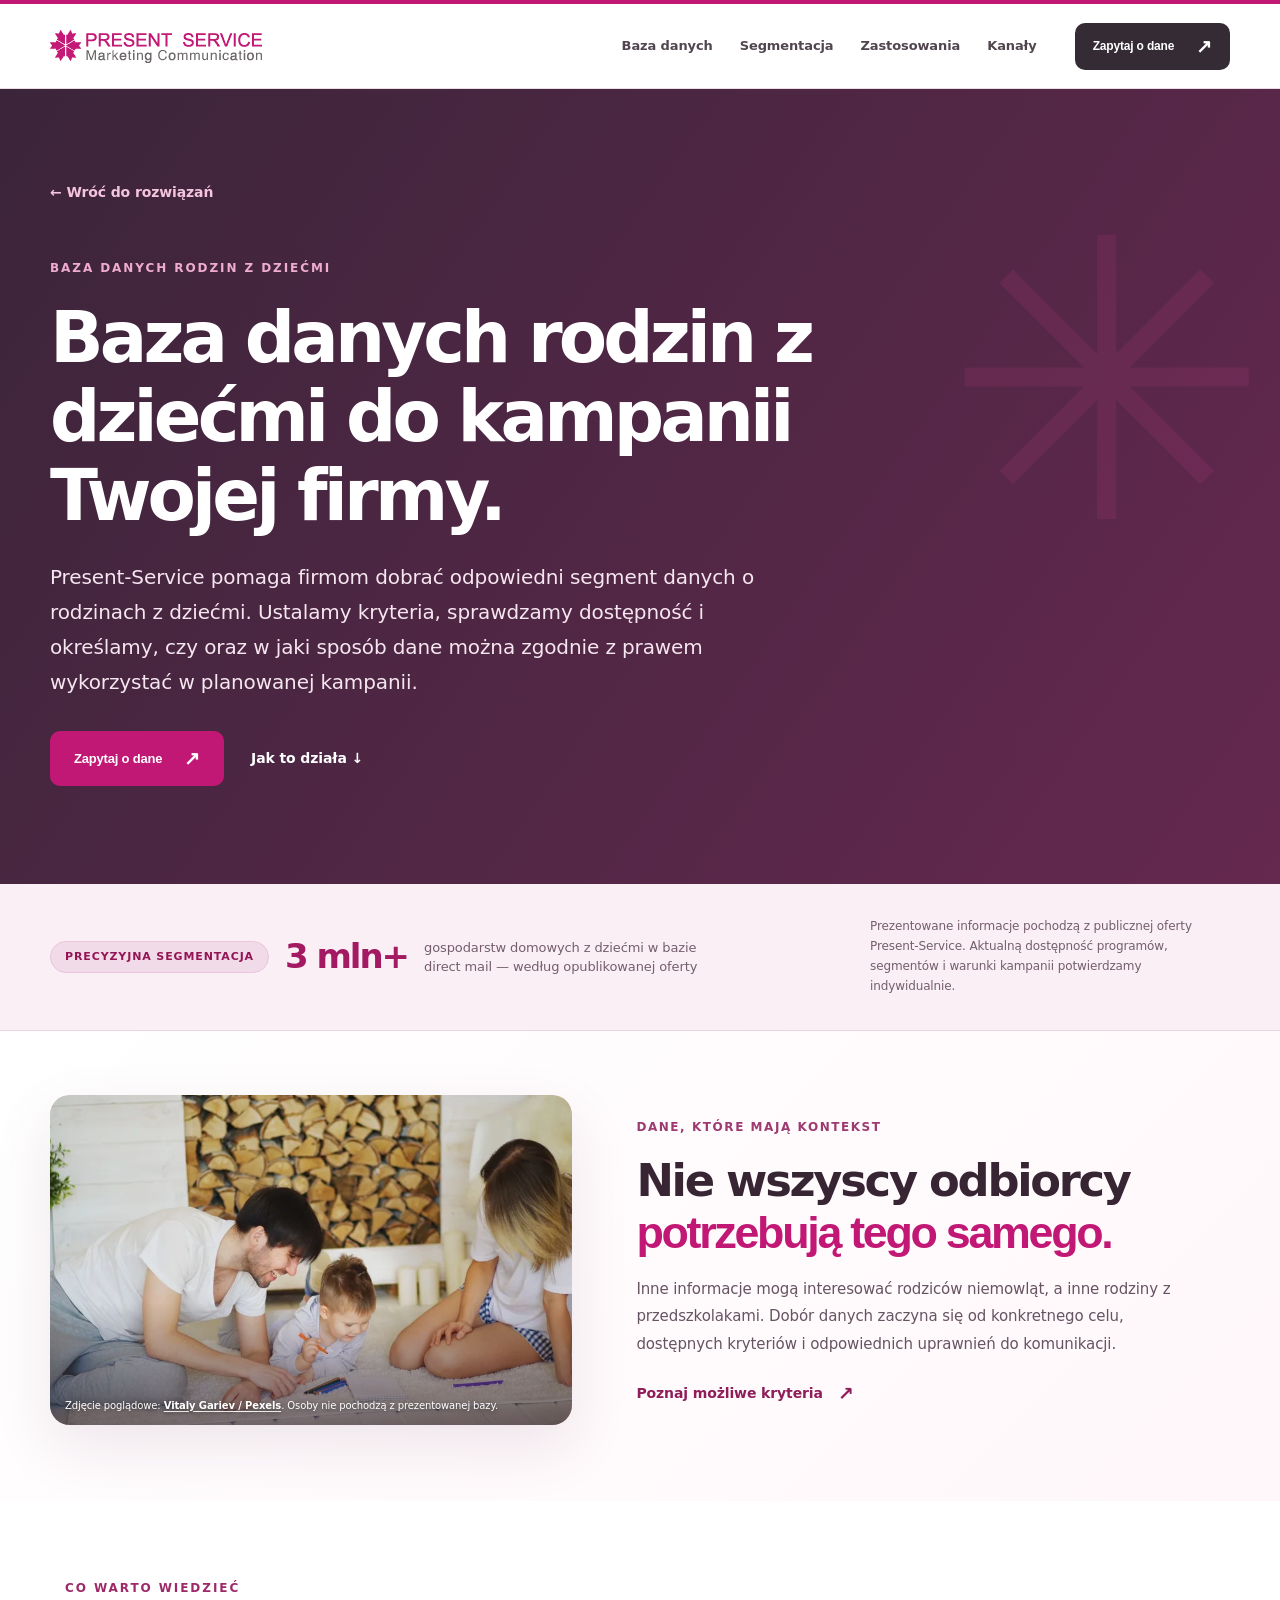
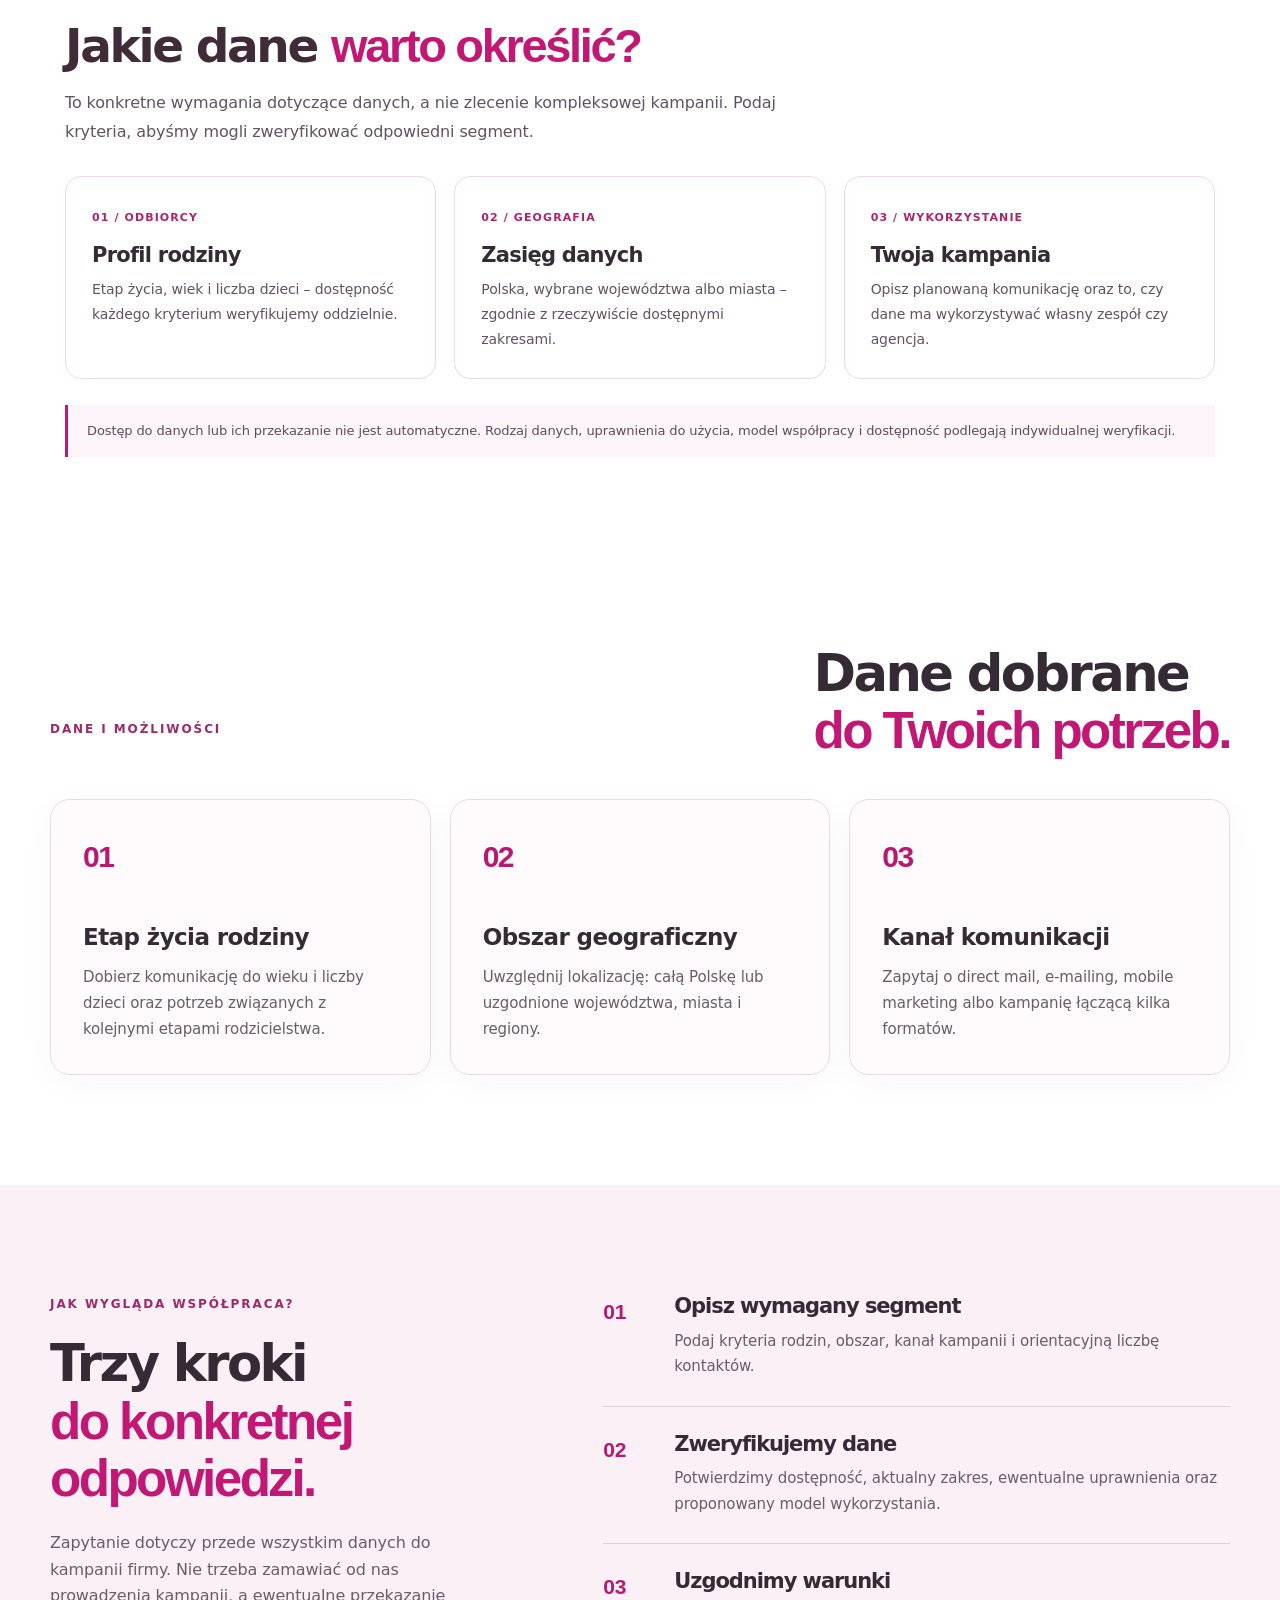
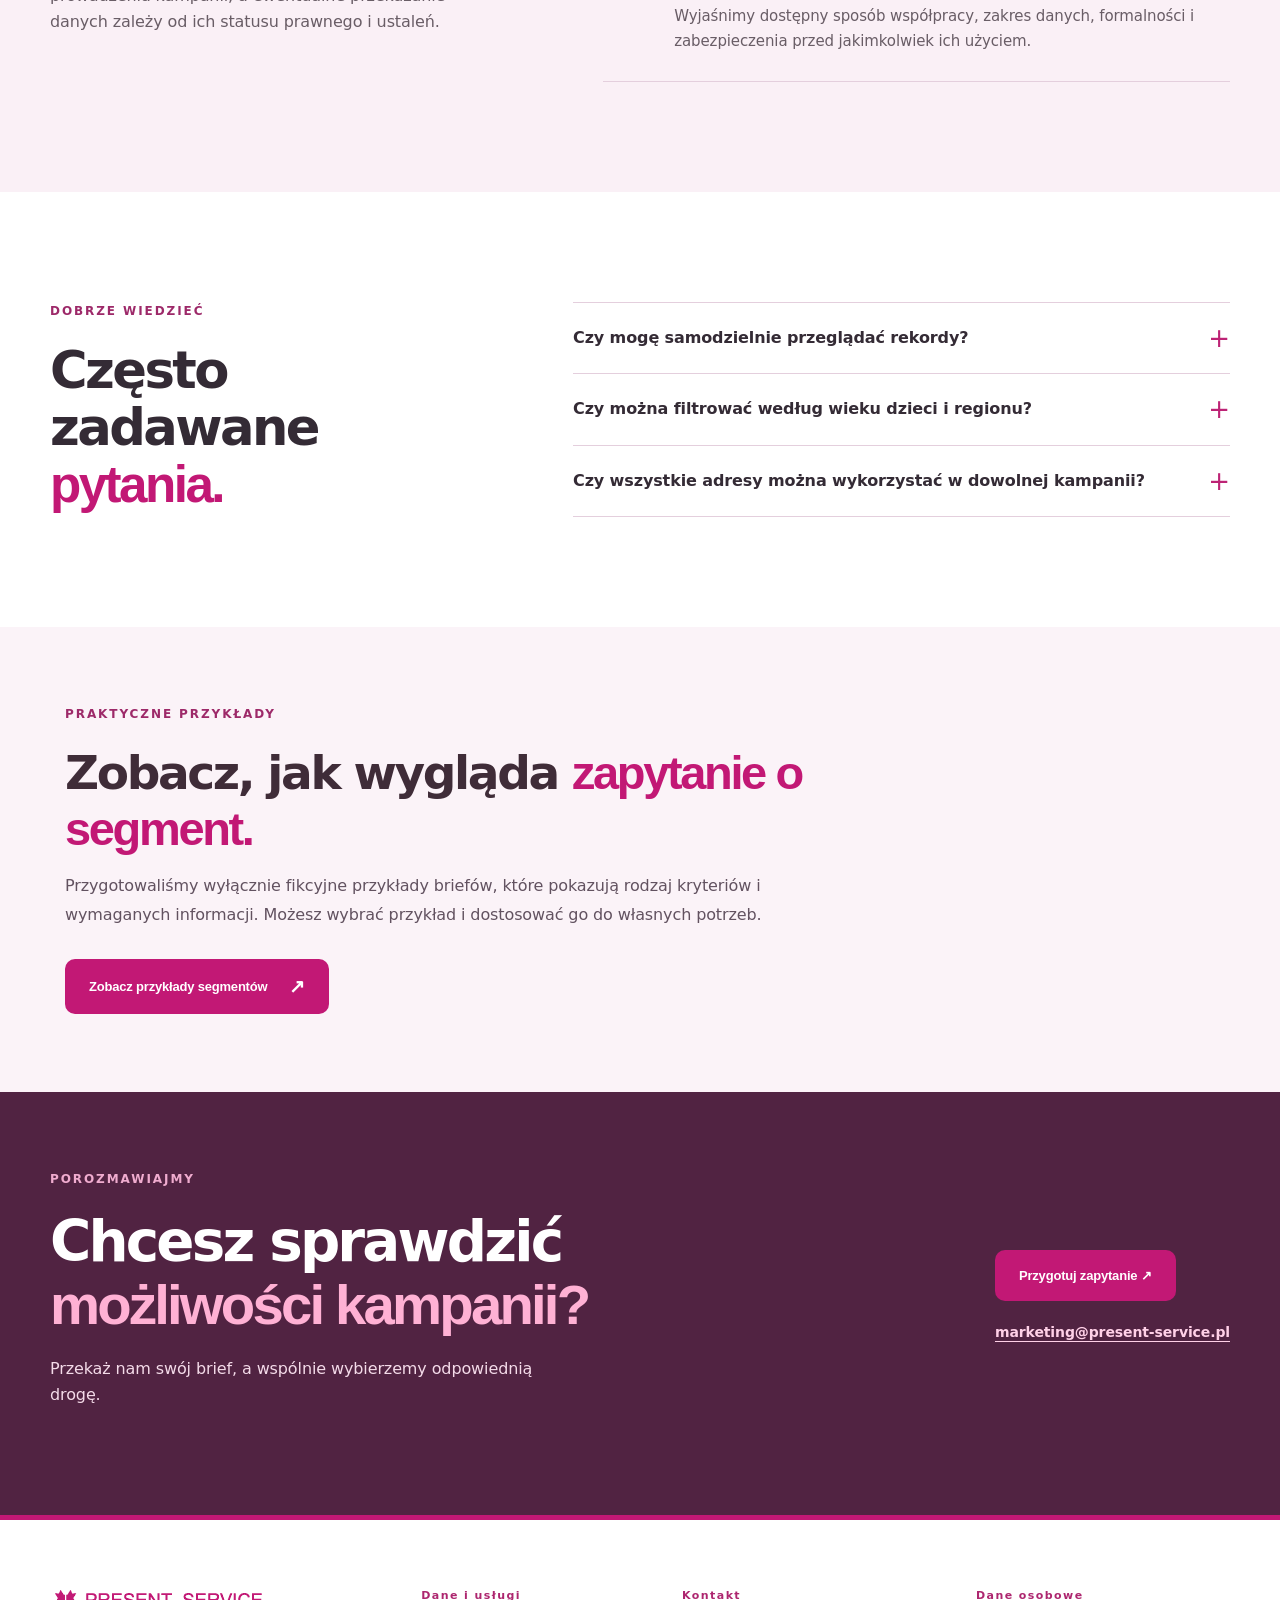
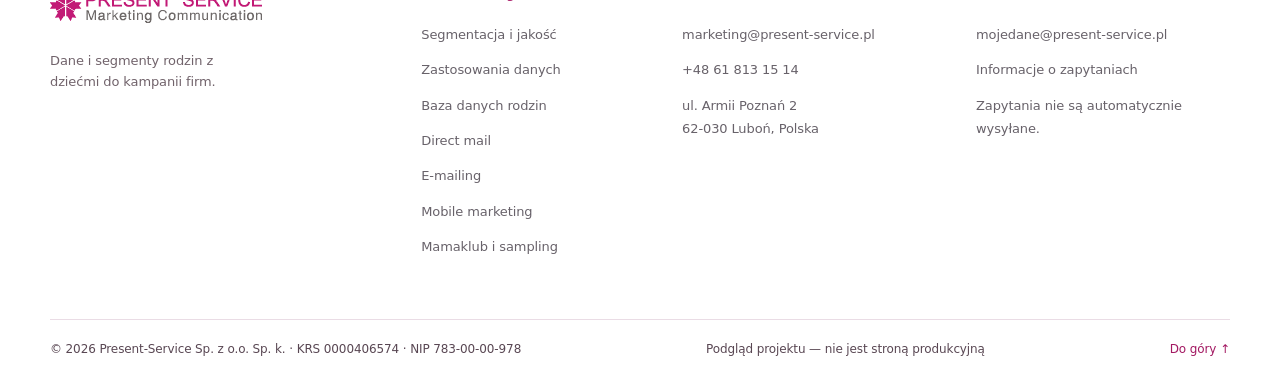
==== commit 2c7b8c8d: "content: credit new parental and preschool family imagery correctly" ====
--- a/baza-danych-rodzin.html
+++ b/baza-danych-rodzin.html
@@ -23,8 +23,8 @@
 <section class="family-editorial-section" aria-label="Ilustracja grup docelowych">
   <div class="container family-editorial-grid">
     <figure class="family-editorial-photo family-editorial-landscape">
-      <img src="./assets/families/segment-preschool.webp" width="920" height="691" loading="lazy" decoding="async" alt="Tata i córka bawią się razem na świeżym powietrzu w Gdyni">
-      <figcaption>Zdjęcie poglądowe: <a href="https://www.pexels.com/photo/a-child-touching-father-s-face-1471843/" target="_blank" rel="noopener noreferrer">Biova Nakou / Pexels</a>. Osoby nie pochodzą z prezentowanej bazy.</figcaption>
+      <img src="./assets/families/segment-preschool.webp" width="920" height="518" loading="lazy" decoding="async" alt="Rodzice z kilkulatkiem wspólnie rysują w domowym salonie">
+      <figcaption>Zdjęcie poglądowe: <a href="https://www.pexels.com/photo/father-and-mother-helping-their-child-draw-picture-in-their-living-room-22690879/" target="_blank" rel="noopener noreferrer">Vitaly Gariev / Pexels</a>. Osoby nie pochodzą z prezentowanej bazy.</figcaption>
     </figure>
     <div class="family-editorial-copy"><span class="section-kicker">DANE, KTÓRE MAJĄ KONTEKST</span><h2>Nie wszyscy odbiorcy<br><em>potrzebują tego samego.</em></h2><p>Inne informacje mogą interesować rodziców niemowląt, a inne rodziny z przedszkolakami. Dobór danych zaczyna się od konkretnego celu, dostępnych kryteriów i odpowiednich uprawnień do komunikacji.</p><a href="./segmentacja-danych.html" class="text-link">Poznaj możliwe kryteria <span aria-hidden="true">↗</span></a></div>
   </div>
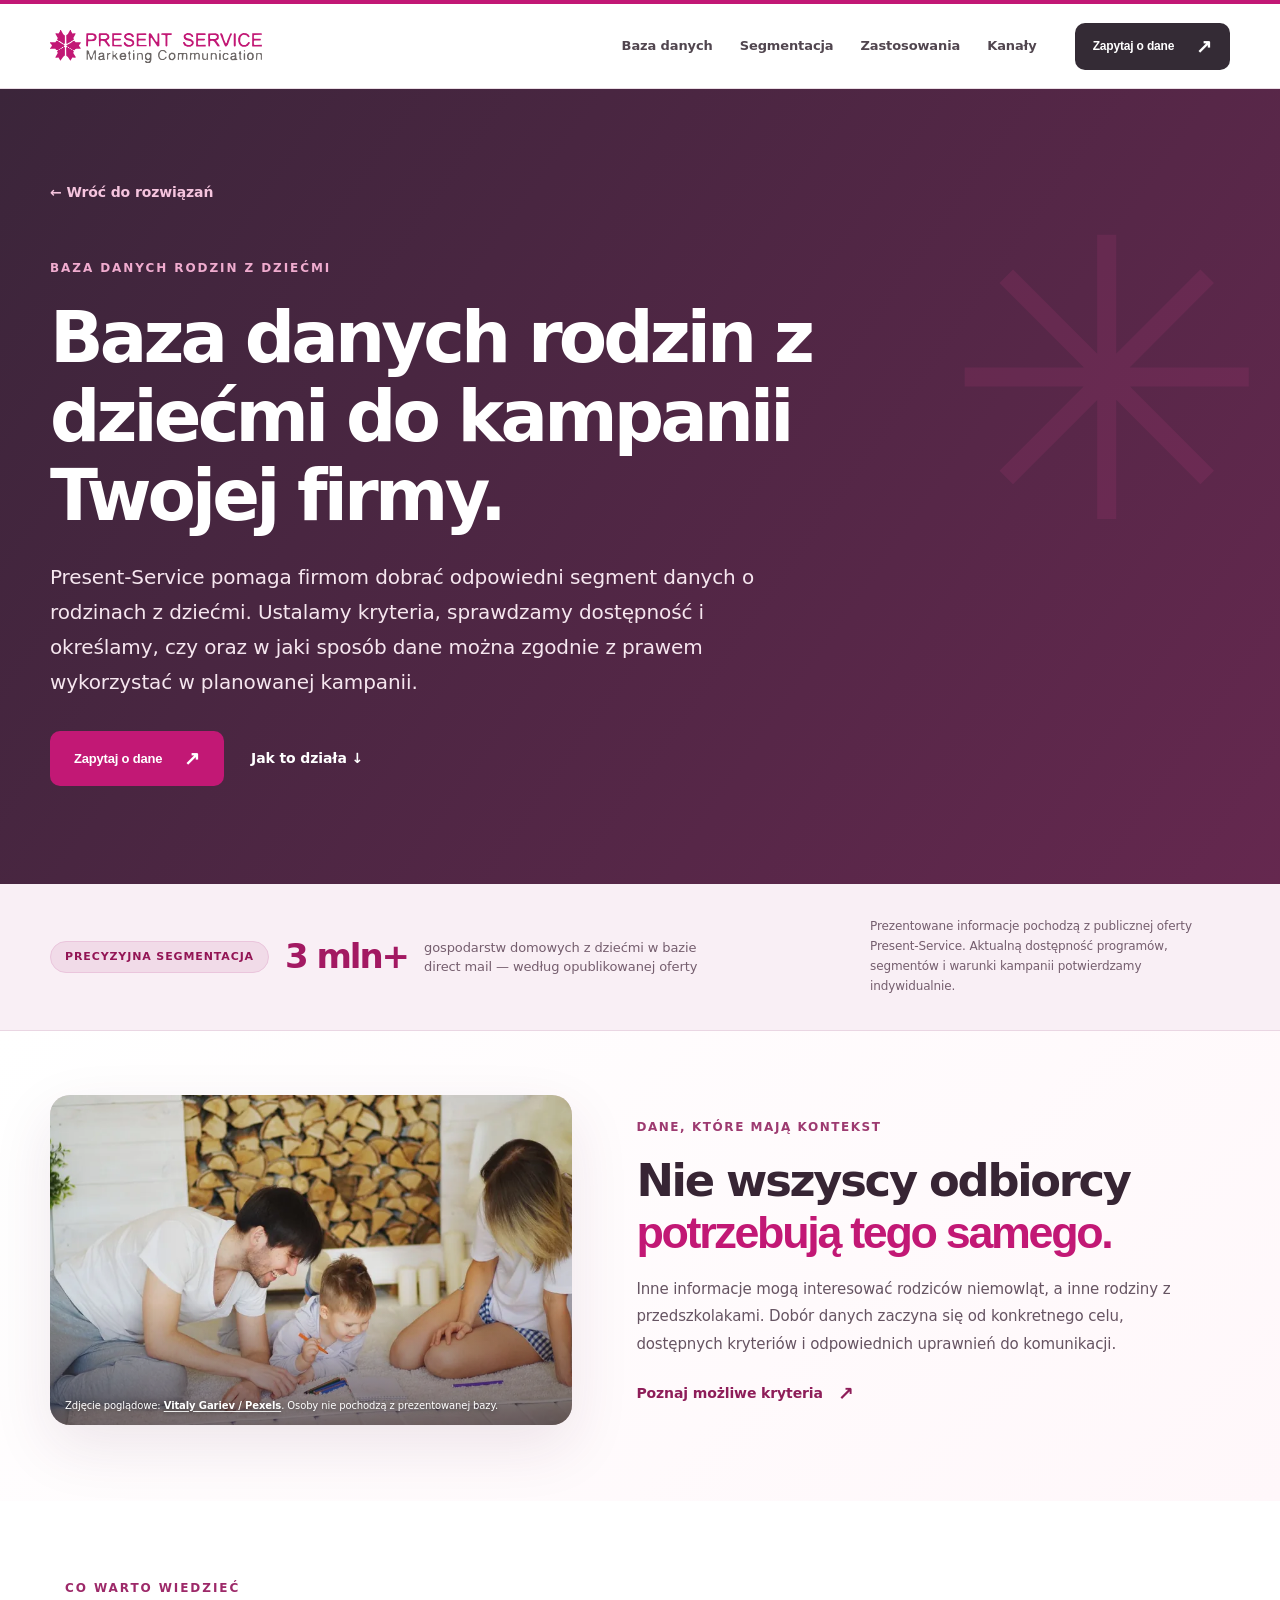
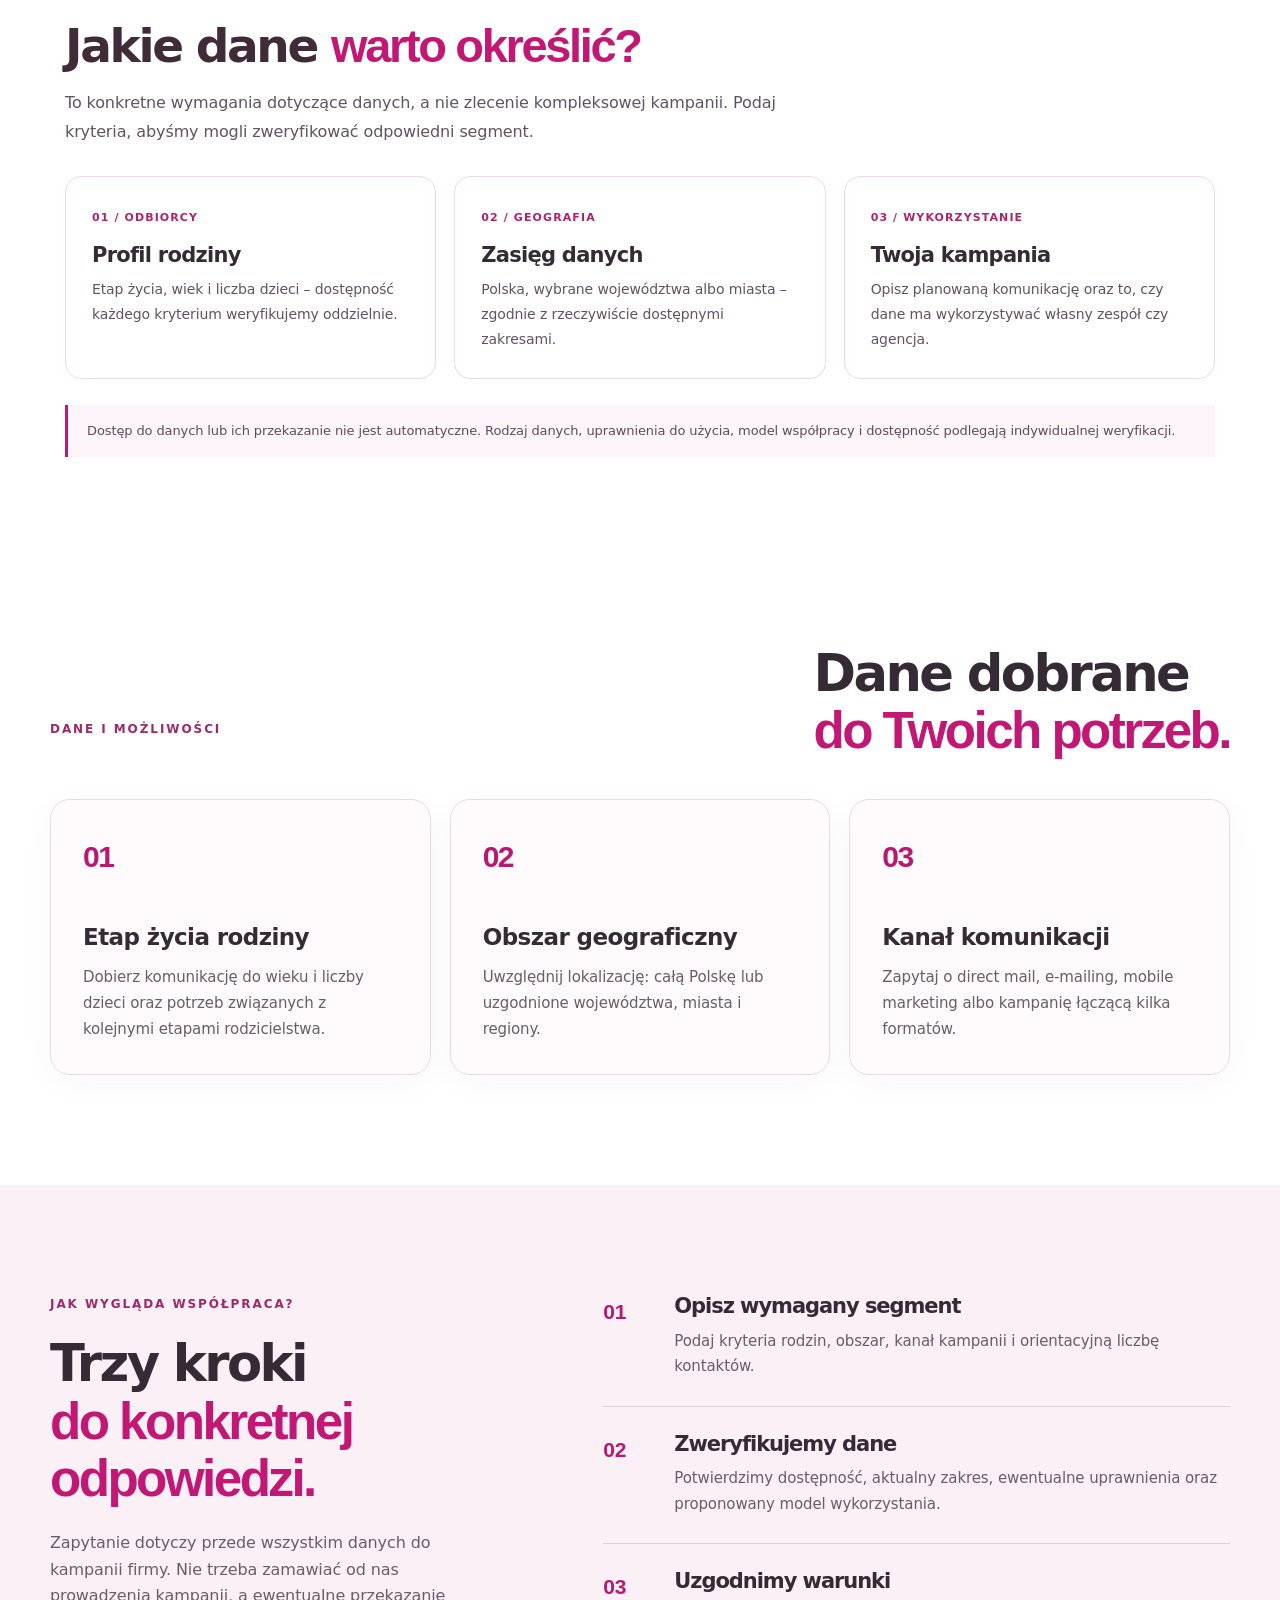
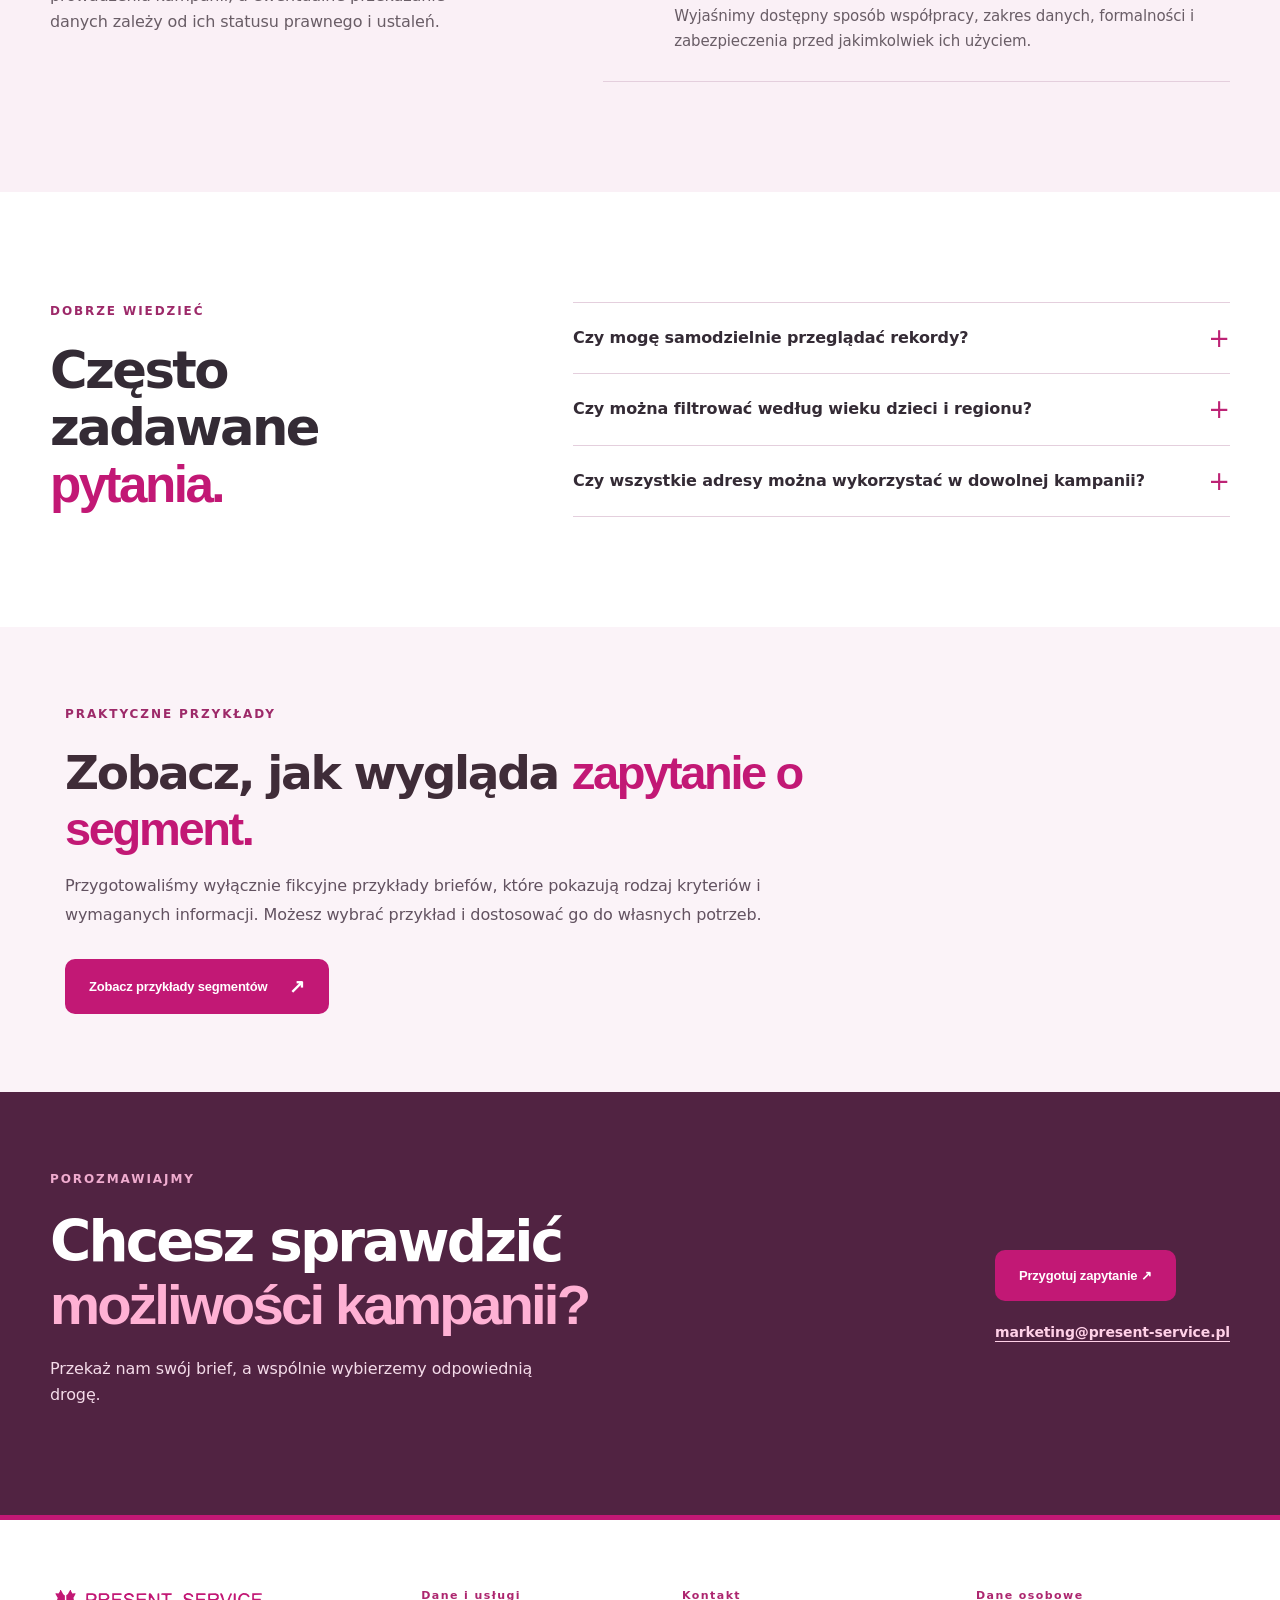
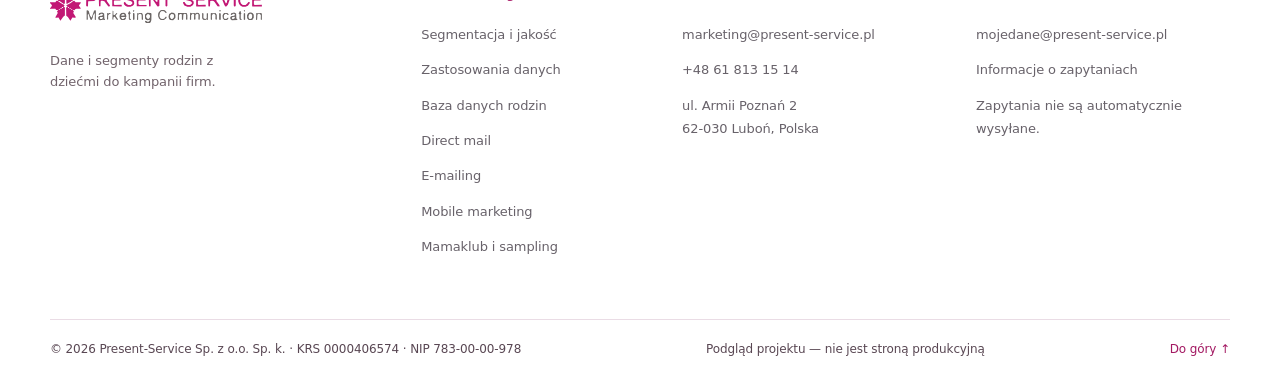
==== commit cad39f2b: "fix(brand): render original Present-Service logo as crisp SVG in baza-danych-rodzin.html" ====
--- a/baza-danych-rodzin.html
+++ b/baza-danych-rodzin.html
@@ -12,7 +12,7 @@
 <body>
 <a class="skip-link" href="#main">Przejdź do treści</a>
 <header class="site-header" id="top"><div class="container header-inner">
-<a class="brand" href="./index.html" aria-label="Present-Service — strona główna"><img class="brand-official-logo" src="./assets/present-service-logo.png" alt="PRESENT SERVICE – Marketing Communication" width="212" height="33"></a>
+<a class="brand" href="./index.html" aria-label="Present-Service — strona główna"><img class="brand-official-logo" src="./assets/present-service-logo.svg" alt="PRESENT SERVICE – Marketing Communication" width="212" height="33"></a>
 <button class="menu-toggle" type="button" aria-controls="primary-nav" aria-expanded="false" aria-label="Otwórz menu"><span></span><span></span><span></span></button>
 <nav id="primary-nav" class="primary-nav" aria-label="Menu główne"><a href="./baza-danych-rodzin.html">Baza danych</a><a href="./segmentacja-danych.html">Segmentacja</a><a href="./zastosowania-danych.html">Zastosowania</a><a href="./index.html#rozwiazania">Kanały</a><a href="./index.html#kontakt" class="nav-mobile-contact">Kontakt</a></nav>
 <a href="./index.html?kanal=Potrzebuj%C4%99%20doradztwa#brief" class="btn btn-small btn-dark header-cta">Zapytaj o dane <span aria-hidden="true">↗</span></a>
@@ -41,7 +41,7 @@
 <section class="detail-final"><div class="container detail-final-inner"><div><span class="detail-label">POROZMAWIAJMY</span><h2>Chcesz sprawdzić<br><em>możliwości kampanii?</em></h2><p>Przekaż nam swój brief, a wspólnie wybierzemy odpowiednią drogę.</p></div><div class="detail-final-actions"><a class="btn btn-coral" href="./index.html?kanal=Potrzebuj%C4%99%20doradztwa#brief">Przygotuj zapytanie ↗</a><a href="mailto:marketing@present-service.pl?subject=Zapytanie%20%E2%80%93%20BAZA%20DANYCH%20RODZIN%20Z%20DZIE%C4%86MI">marketing@present-service.pl</a></div></div></section>
 </main>
 <footer class="footer"><div class="container footer-main">
-<div class="footer-brand-group"><a class="brand brand-footer" href="./index.html"><img class="brand-official-logo" src="./assets/present-service-logo.png" alt="PRESENT SERVICE – Marketing Communication" width="212" height="33"></a><p>Dane i segmenty rodzin z dziećmi do kampanii firm.</p></div>
+<div class="footer-brand-group"><a class="brand brand-footer" href="./index.html"><img class="brand-official-logo" src="./assets/present-service-logo.svg" alt="PRESENT SERVICE – Marketing Communication" width="212" height="33"></a><p>Dane i segmenty rodzin z dziećmi do kampanii firm.</p></div>
 <div class="footer-column"><h3>Dane i usługi</h3><a href="./segmentacja-danych.html">Segmentacja i jakość</a><a href="./zastosowania-danych.html">Zastosowania danych</a><a href="./baza-danych-rodzin.html">Baza danych rodzin</a><a href="./direct-mail.html">Direct mail</a><a href="./emailing.html">E-mailing</a><a href="./mobile-marketing.html">Mobile marketing</a><a href="./mamaklub-sampling.html">Mamaklub i sampling</a></div>
 <div class="footer-column"><h3>Kontakt</h3><a href="mailto:marketing@present-service.pl">marketing@present-service.pl</a><a href="tel:+48618131514">+48 61 813 15 14</a><span>ul. Armii Poznań 2<br>62-030 Luboń, Polska</span></div>
 <div class="footer-column"><h3>Dane osobowe</h3><a href="mailto:mojedane@present-service.pl">mojedane@present-service.pl</a><a href="./informacje-o-danych.html">Informacje o zapytaniach</a><span>Zapytania nie są automatycznie wysyłane.</span></div>
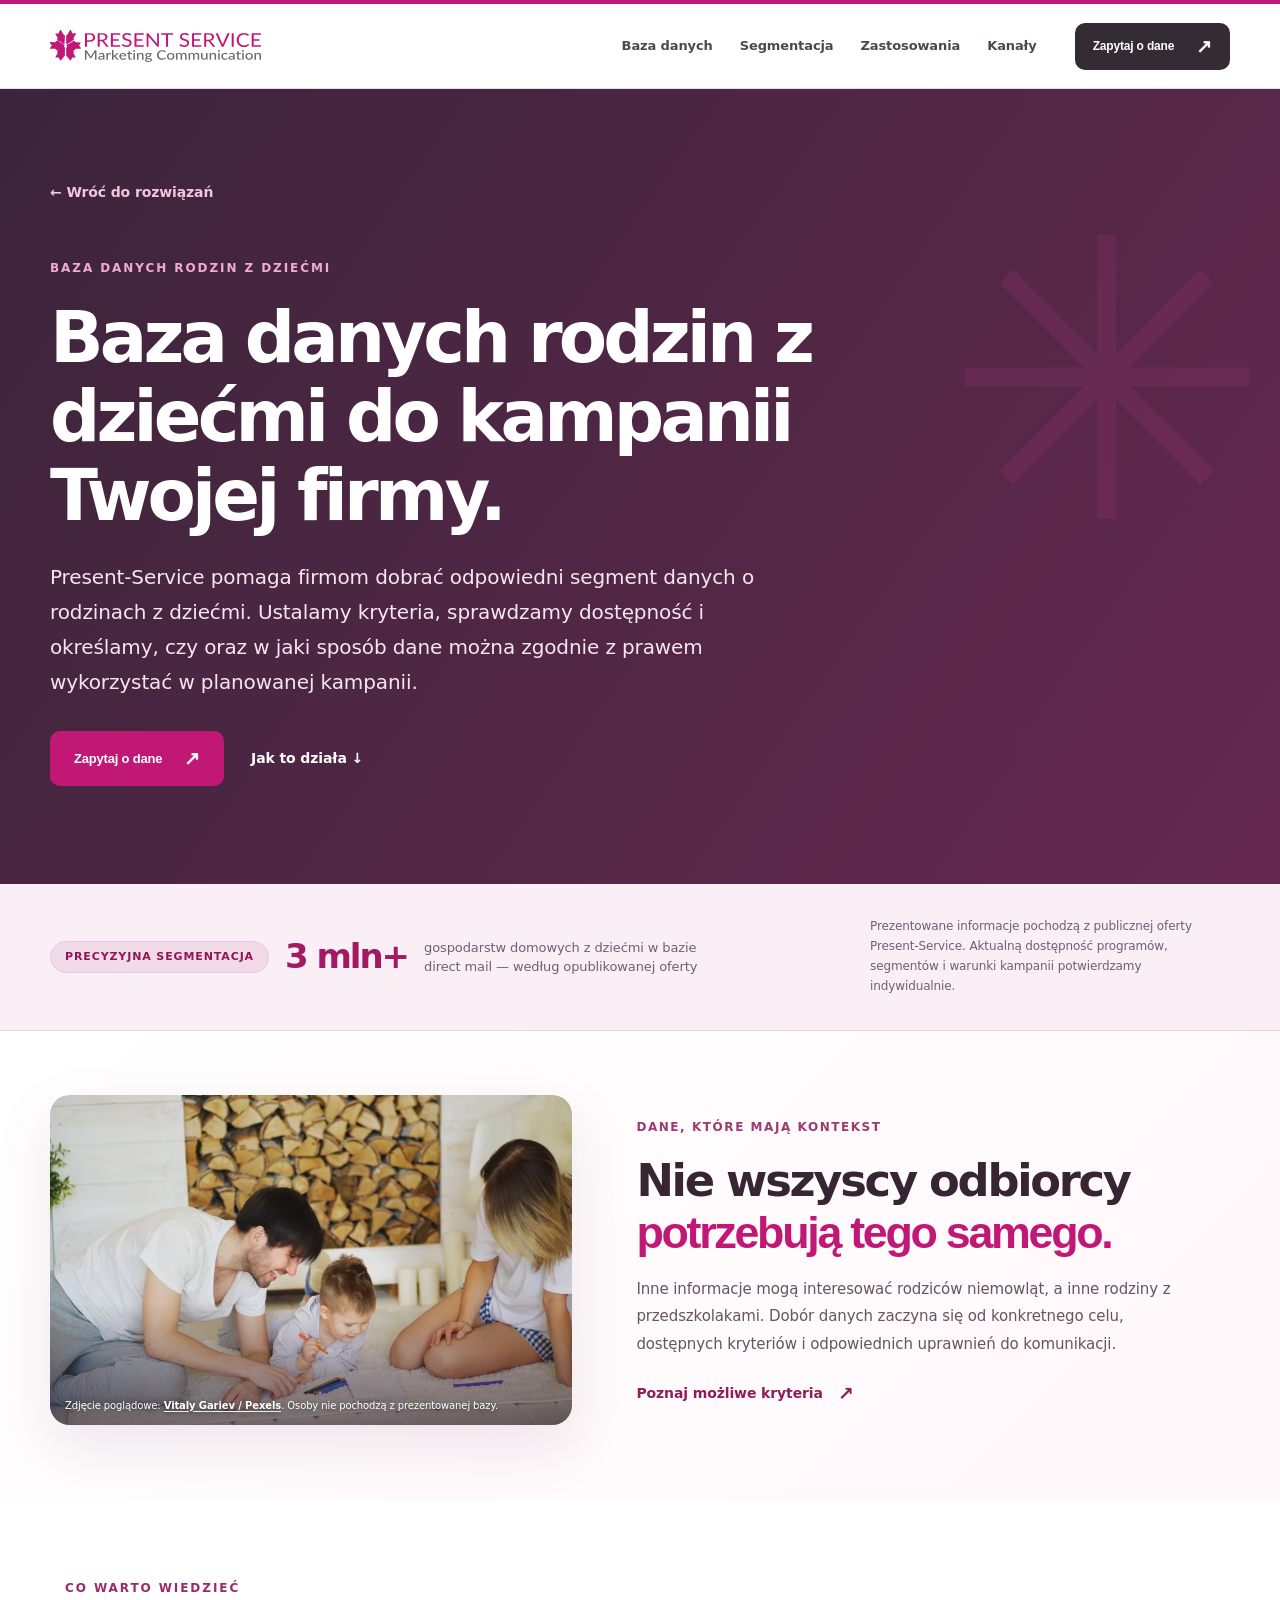
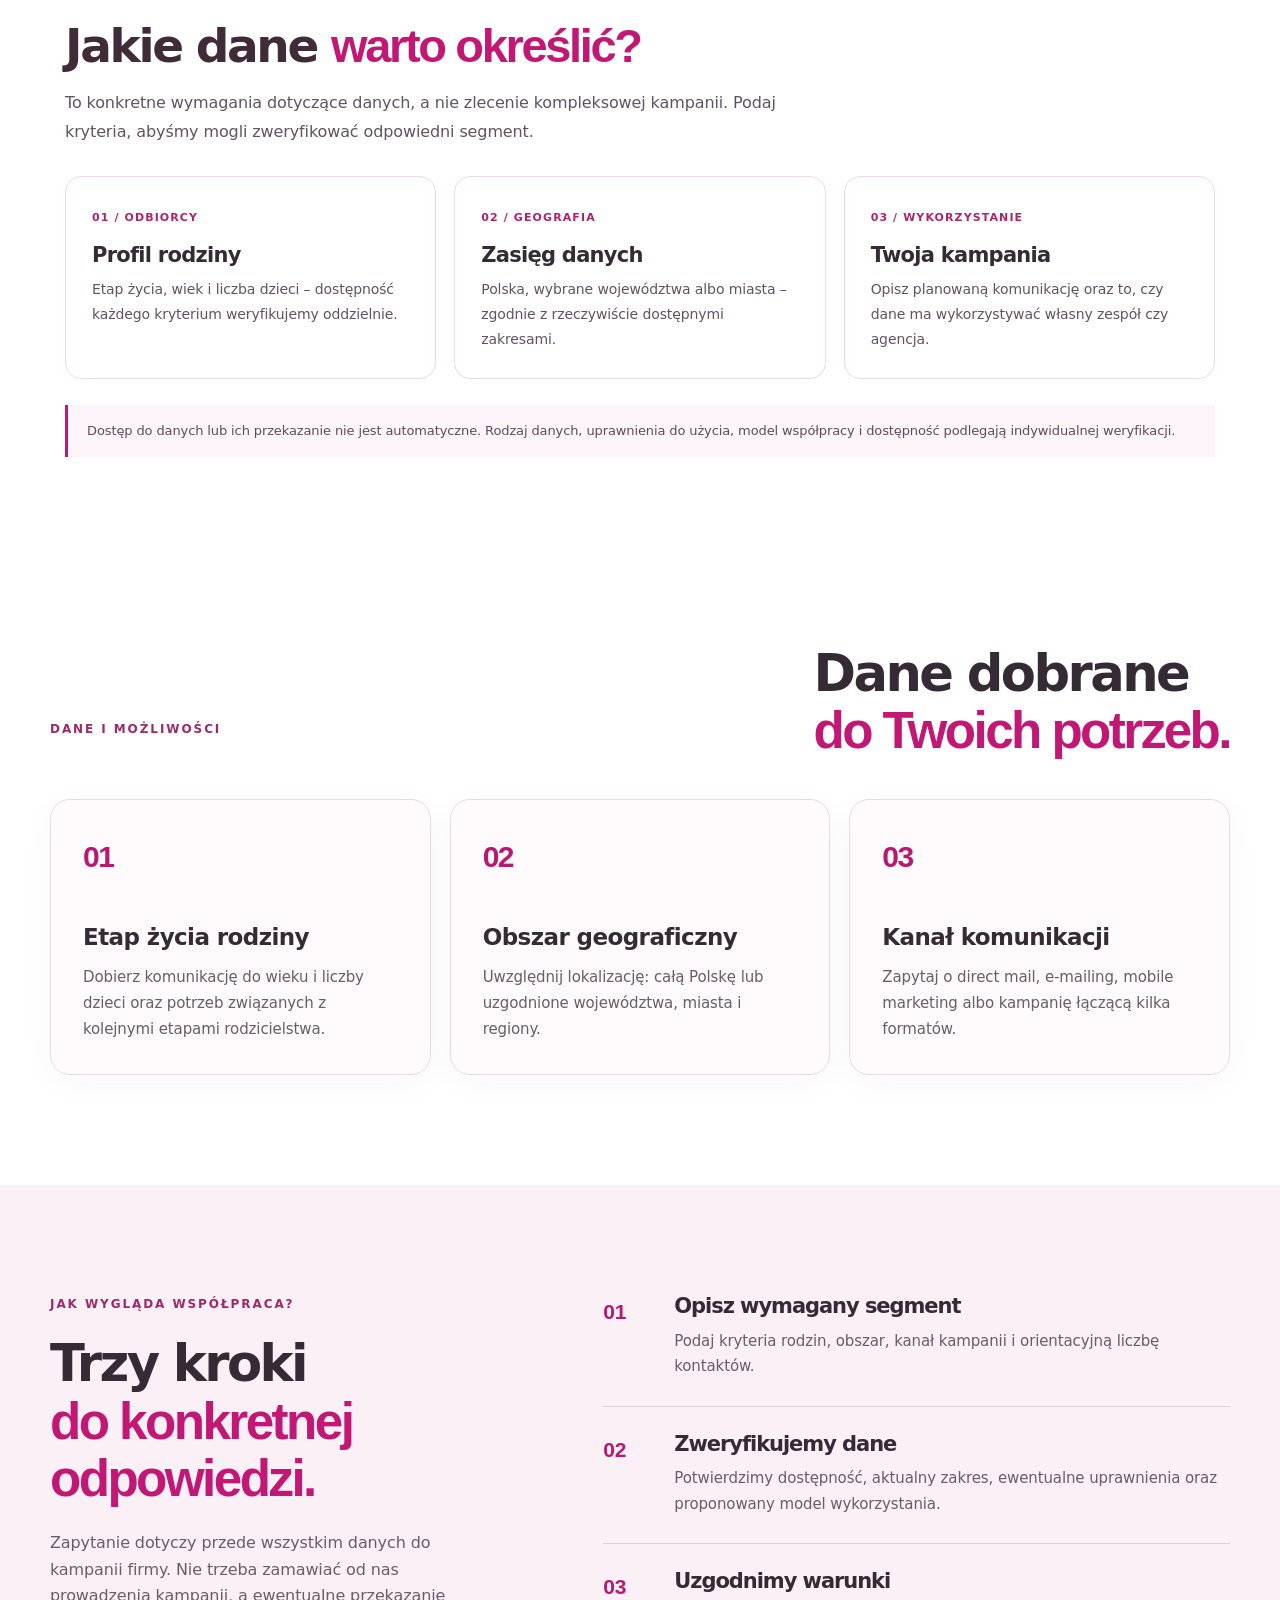
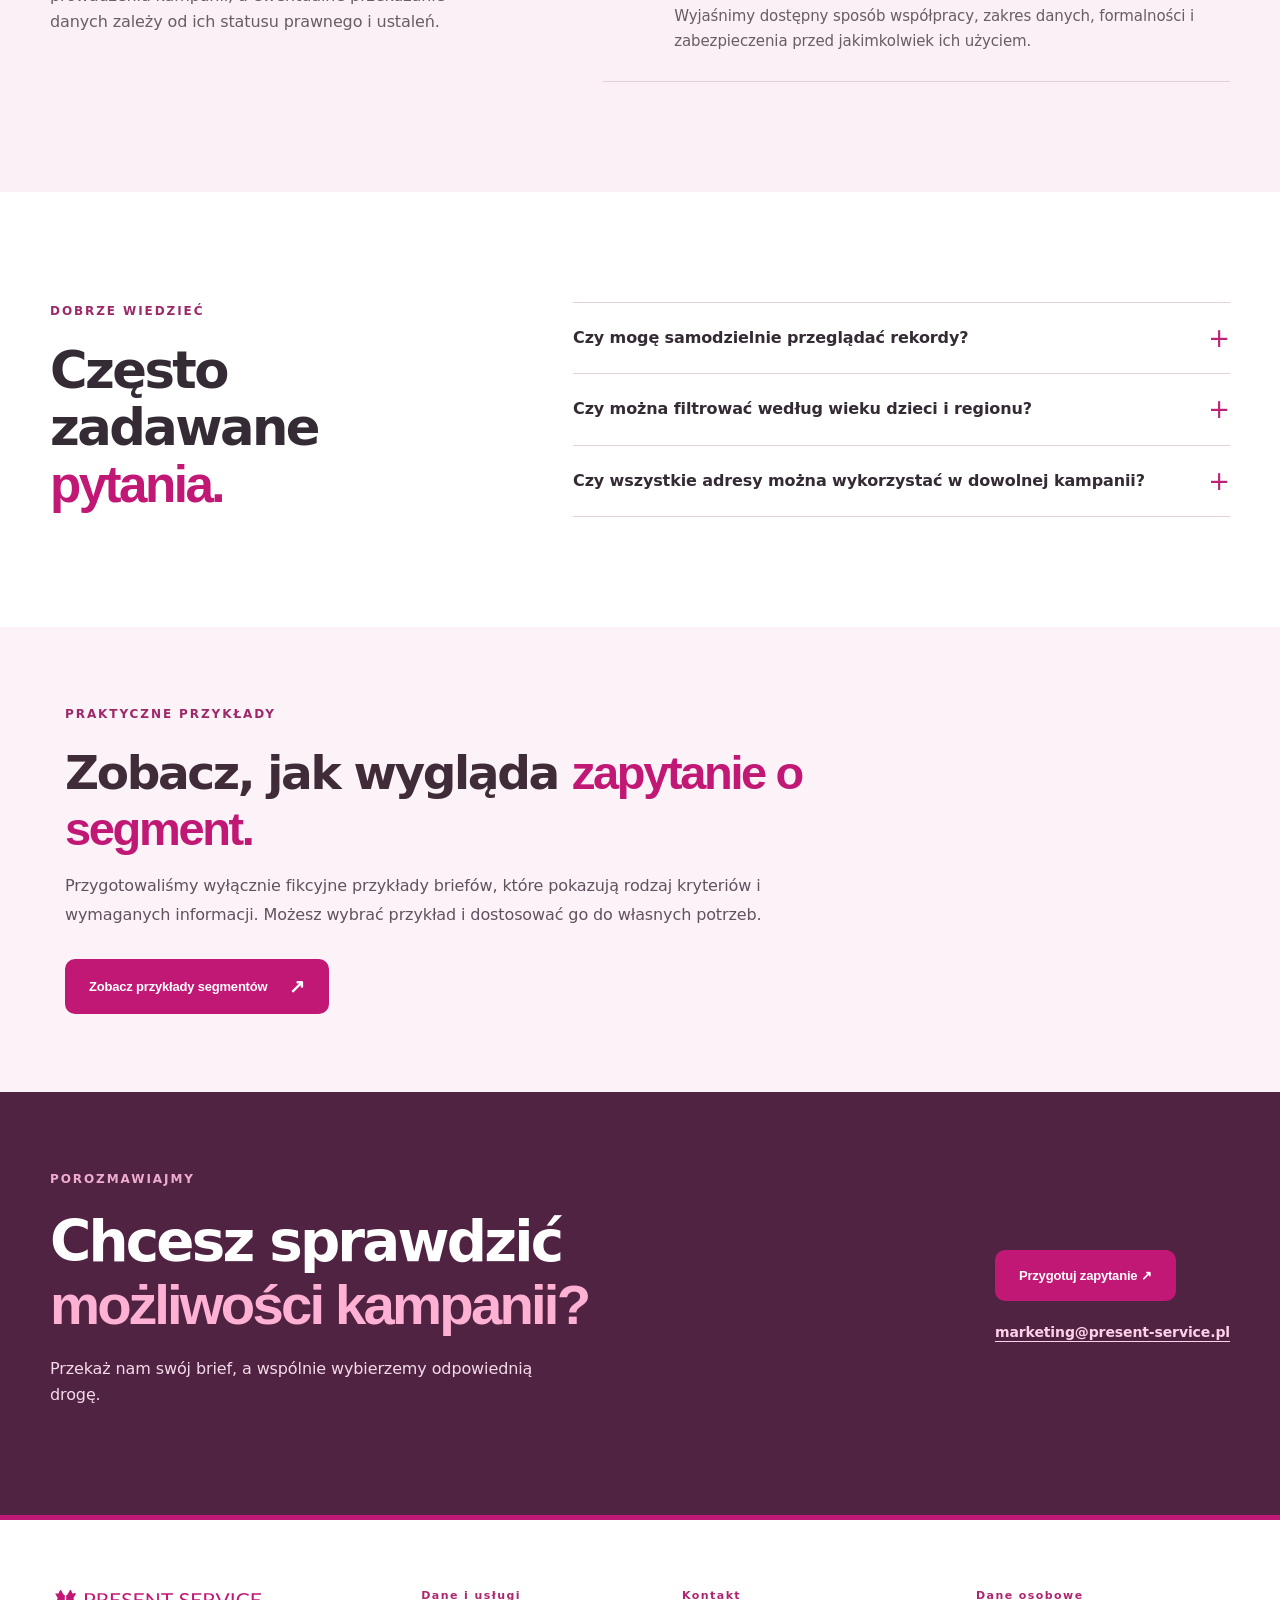
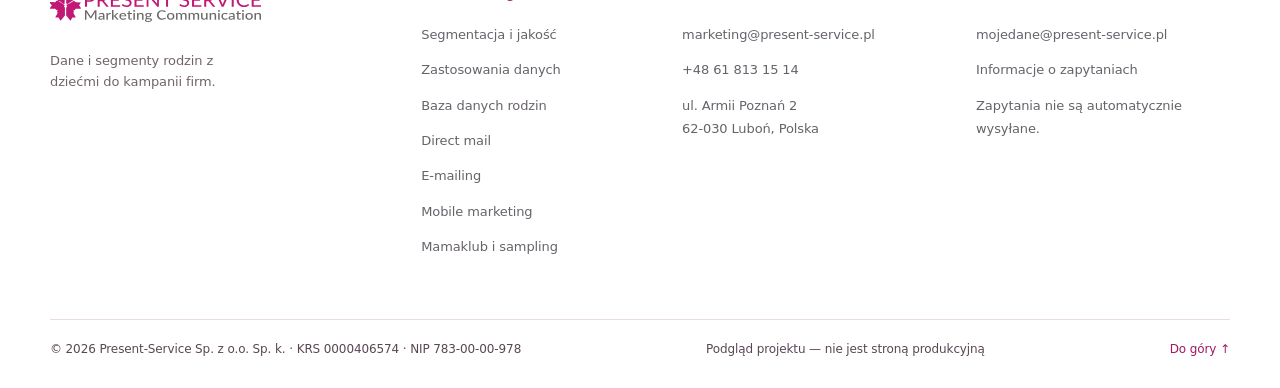
==== commit 86edb2b6: "brand: use faithfully rebuilt crisp logo in baza-danych-rodzin.html" ====
--- a/baza-danych-rodzin.html
+++ b/baza-danych-rodzin.html
@@ -12,7 +12,7 @@
 <body>
 <a class="skip-link" href="#main">Przejdź do treści</a>
 <header class="site-header" id="top"><div class="container header-inner">
-<a class="brand" href="./index.html" aria-label="Present-Service — strona główna"><img class="brand-official-logo" src="./assets/present-service-logo.svg" alt="PRESENT SERVICE – Marketing Communication" width="212" height="33"></a>
+<a class="brand" href="./index.html" aria-label="Present-Service — strona główna"><img class="brand-official-logo" src="./assets/present-service-logo-clean.svg" alt="PRESENT SERVICE – Marketing Communication" width="212" height="33"></a>
 <button class="menu-toggle" type="button" aria-controls="primary-nav" aria-expanded="false" aria-label="Otwórz menu"><span></span><span></span><span></span></button>
 <nav id="primary-nav" class="primary-nav" aria-label="Menu główne"><a href="./baza-danych-rodzin.html">Baza danych</a><a href="./segmentacja-danych.html">Segmentacja</a><a href="./zastosowania-danych.html">Zastosowania</a><a href="./index.html#rozwiazania">Kanały</a><a href="./index.html#kontakt" class="nav-mobile-contact">Kontakt</a></nav>
 <a href="./index.html?kanal=Potrzebuj%C4%99%20doradztwa#brief" class="btn btn-small btn-dark header-cta">Zapytaj o dane <span aria-hidden="true">↗</span></a>
@@ -41,7 +41,7 @@
 <section class="detail-final"><div class="container detail-final-inner"><div><span class="detail-label">POROZMAWIAJMY</span><h2>Chcesz sprawdzić<br><em>możliwości kampanii?</em></h2><p>Przekaż nam swój brief, a wspólnie wybierzemy odpowiednią drogę.</p></div><div class="detail-final-actions"><a class="btn btn-coral" href="./index.html?kanal=Potrzebuj%C4%99%20doradztwa#brief">Przygotuj zapytanie ↗</a><a href="mailto:marketing@present-service.pl?subject=Zapytanie%20%E2%80%93%20BAZA%20DANYCH%20RODZIN%20Z%20DZIE%C4%86MI">marketing@present-service.pl</a></div></div></section>
 </main>
 <footer class="footer"><div class="container footer-main">
-<div class="footer-brand-group"><a class="brand brand-footer" href="./index.html"><img class="brand-official-logo" src="./assets/present-service-logo.svg" alt="PRESENT SERVICE – Marketing Communication" width="212" height="33"></a><p>Dane i segmenty rodzin z dziećmi do kampanii firm.</p></div>
+<div class="footer-brand-group"><a class="brand brand-footer" href="./index.html"><img class="brand-official-logo" src="./assets/present-service-logo-clean.svg" alt="PRESENT SERVICE – Marketing Communication" width="212" height="33"></a><p>Dane i segmenty rodzin z dziećmi do kampanii firm.</p></div>
 <div class="footer-column"><h3>Dane i usługi</h3><a href="./segmentacja-danych.html">Segmentacja i jakość</a><a href="./zastosowania-danych.html">Zastosowania danych</a><a href="./baza-danych-rodzin.html">Baza danych rodzin</a><a href="./direct-mail.html">Direct mail</a><a href="./emailing.html">E-mailing</a><a href="./mobile-marketing.html">Mobile marketing</a><a href="./mamaklub-sampling.html">Mamaklub i sampling</a></div>
 <div class="footer-column"><h3>Kontakt</h3><a href="mailto:marketing@present-service.pl">marketing@present-service.pl</a><a href="tel:+48618131514">+48 61 813 15 14</a><span>ul. Armii Poznań 2<br>62-030 Luboń, Polska</span></div>
 <div class="footer-column"><h3>Dane osobowe</h3><a href="mailto:mojedane@present-service.pl">mojedane@present-service.pl</a><a href="./informacje-o-danych.html">Informacje o zapytaniach</a><span>Zapytania nie są automatycznie wysyłane.</span></div>
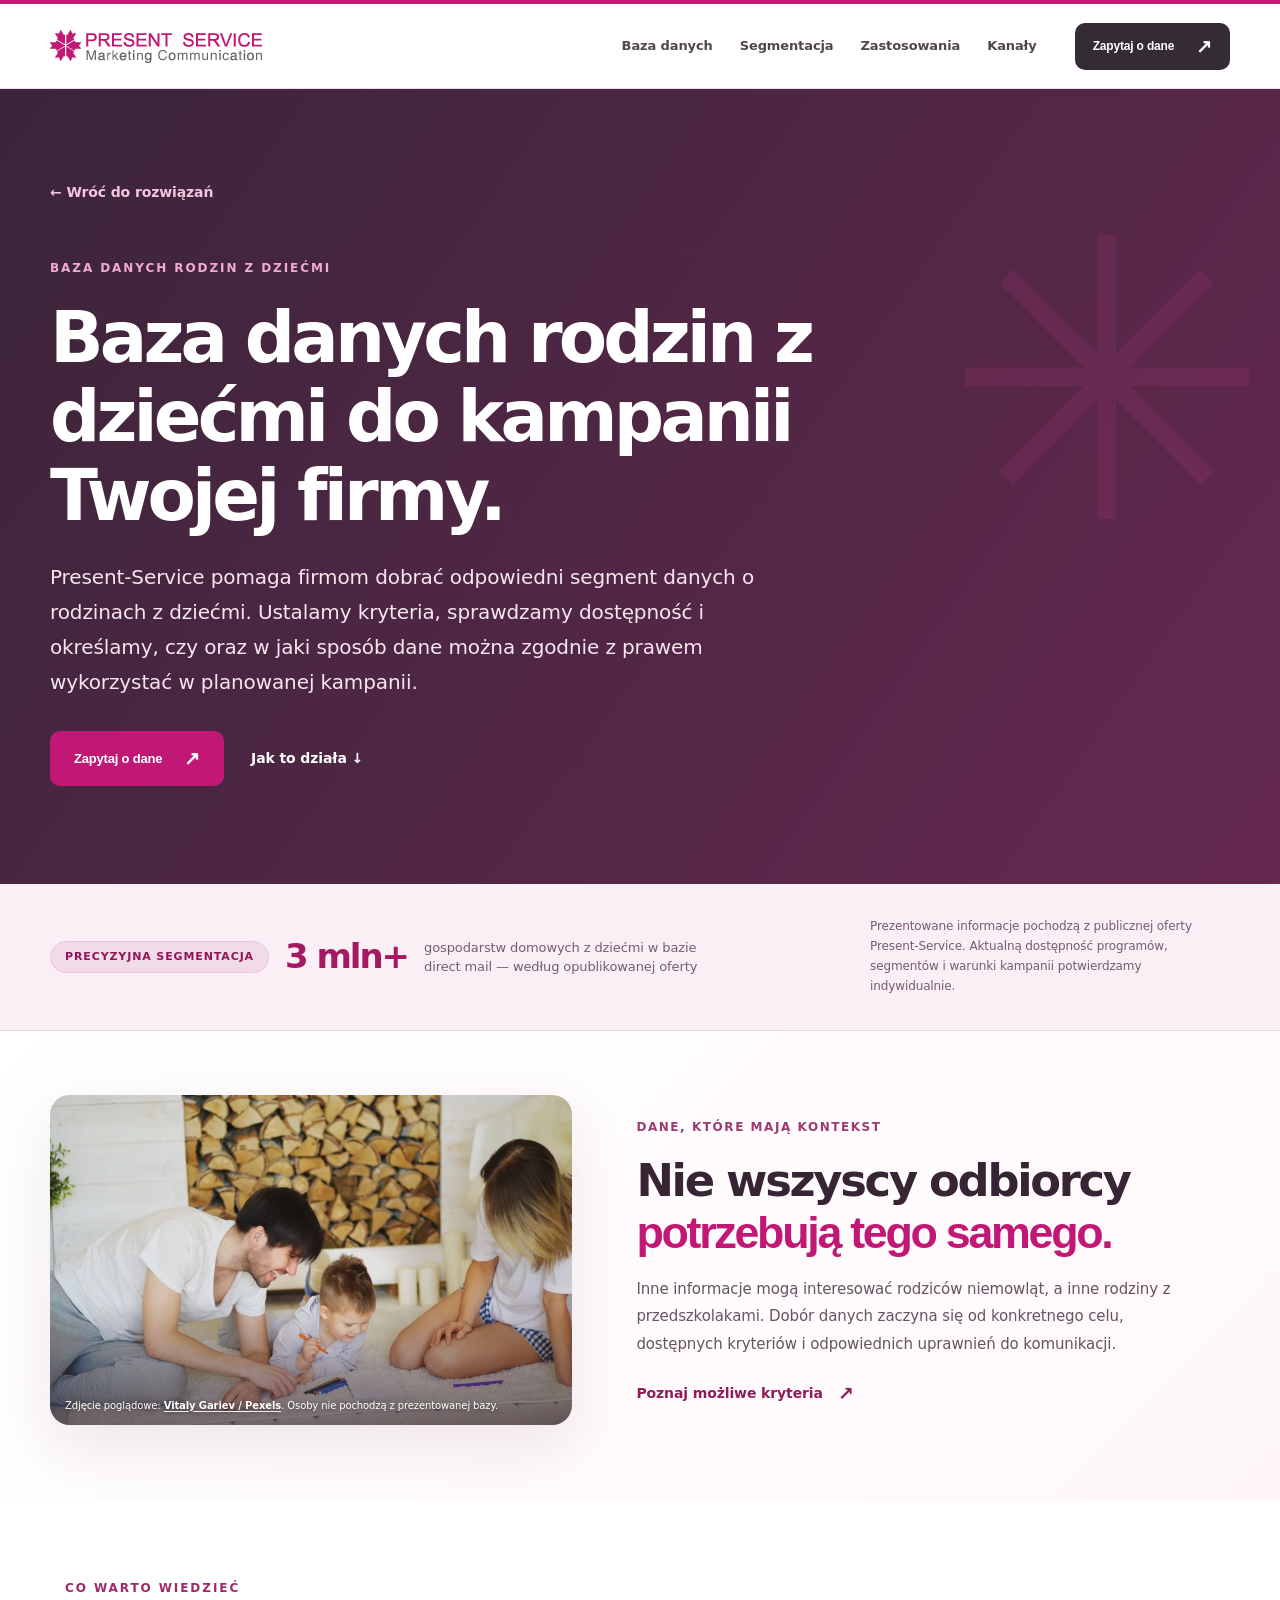
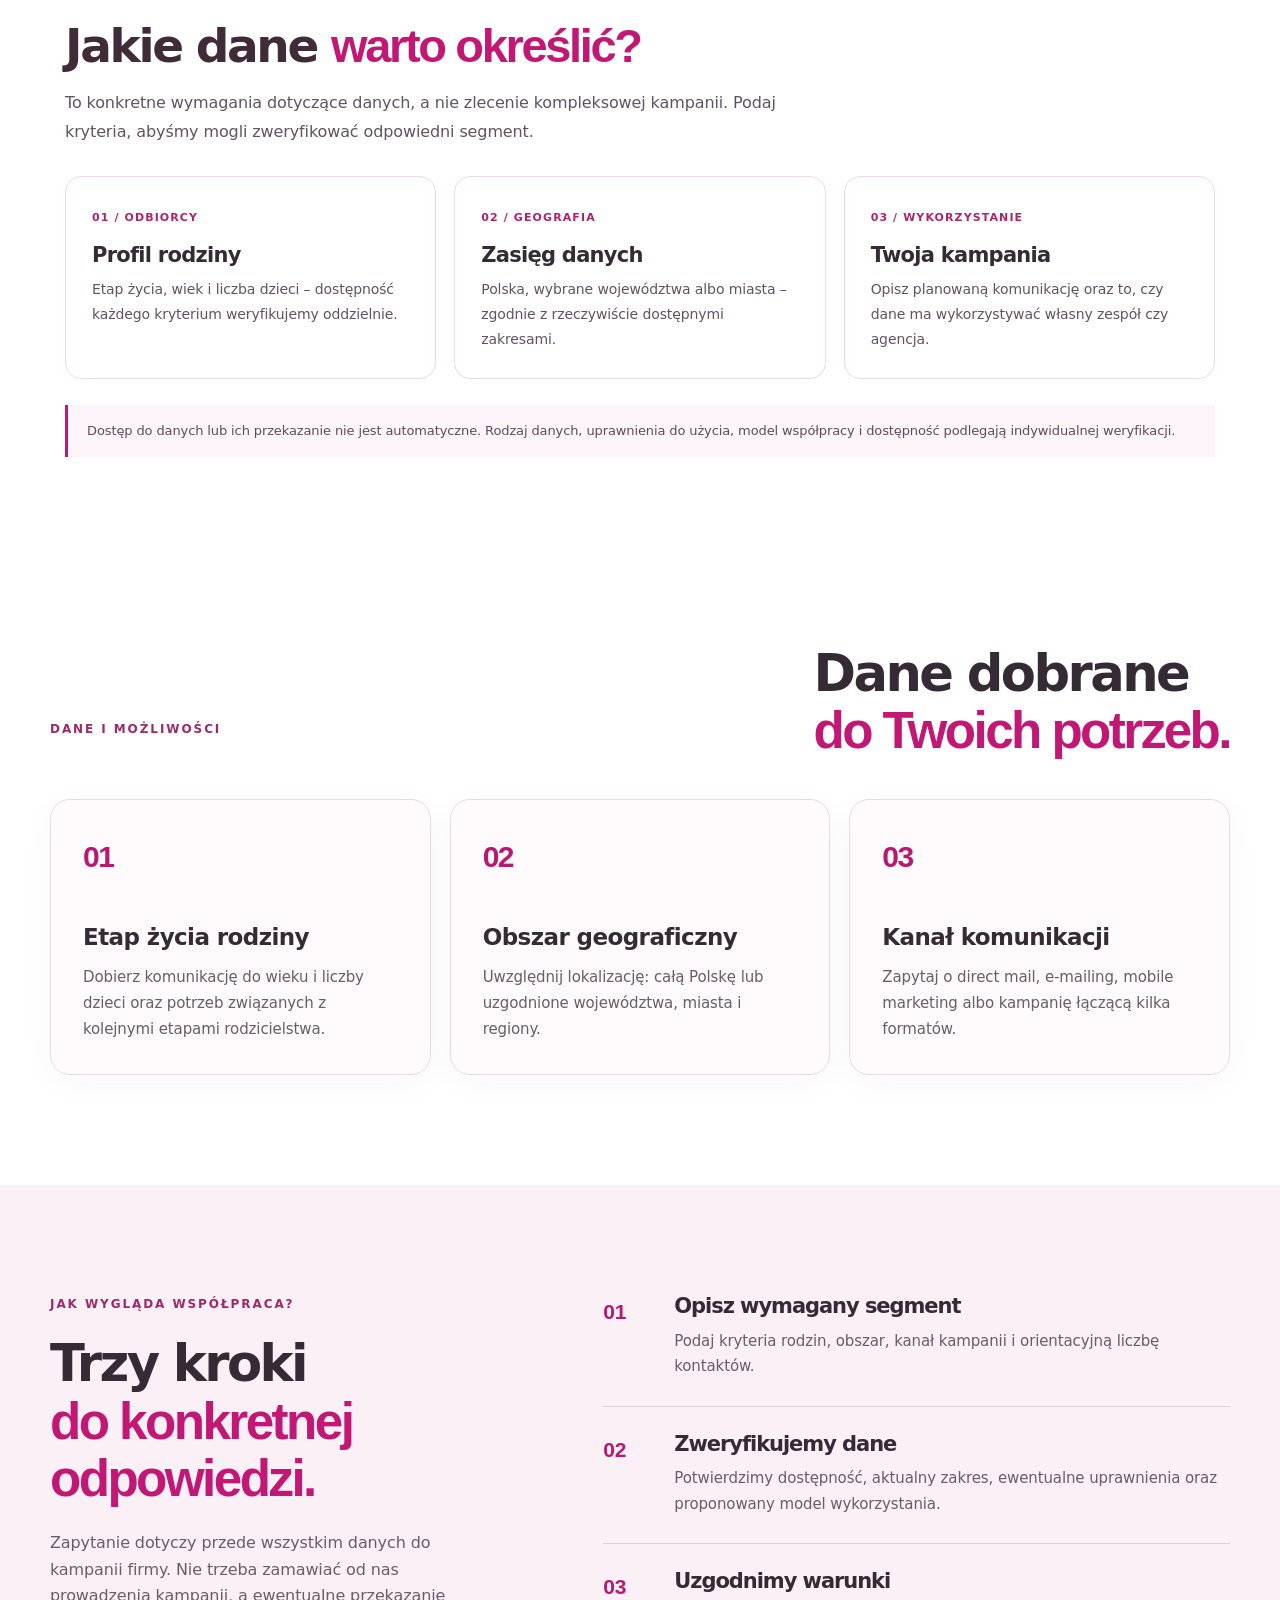
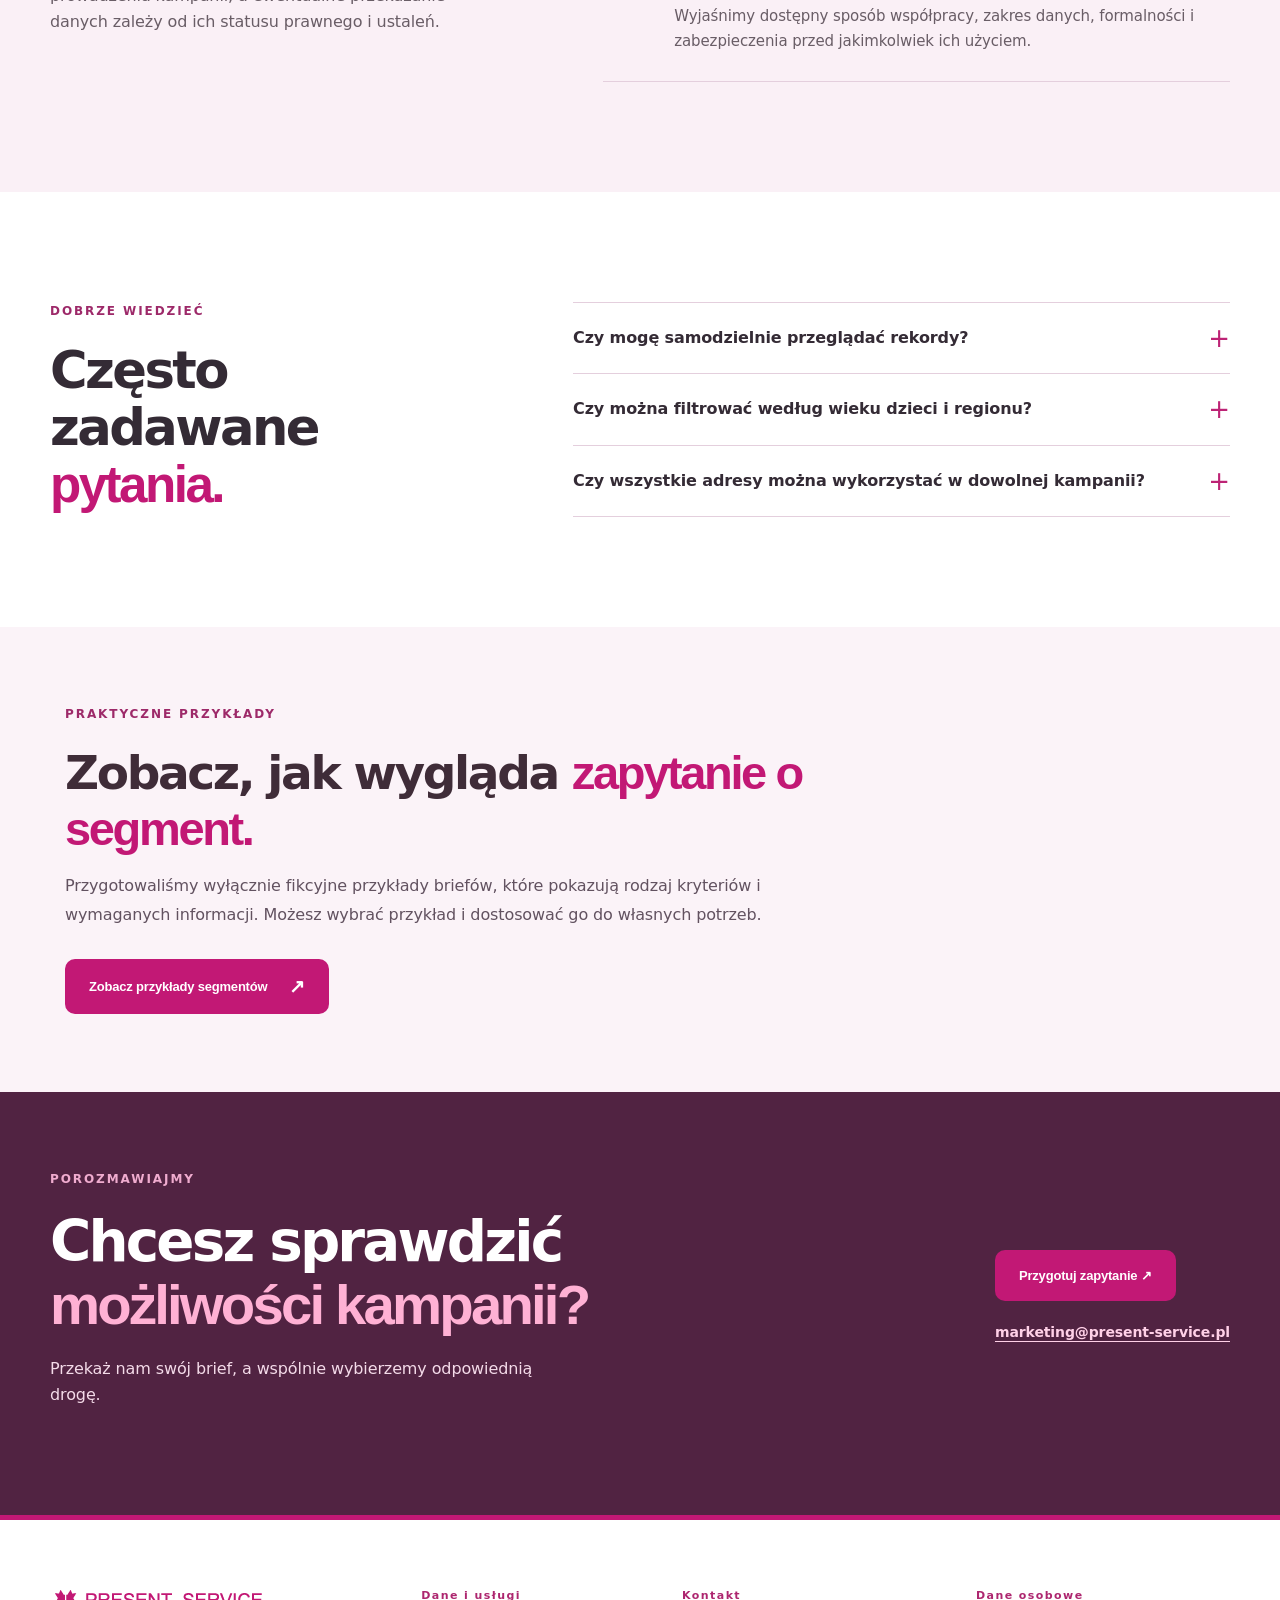
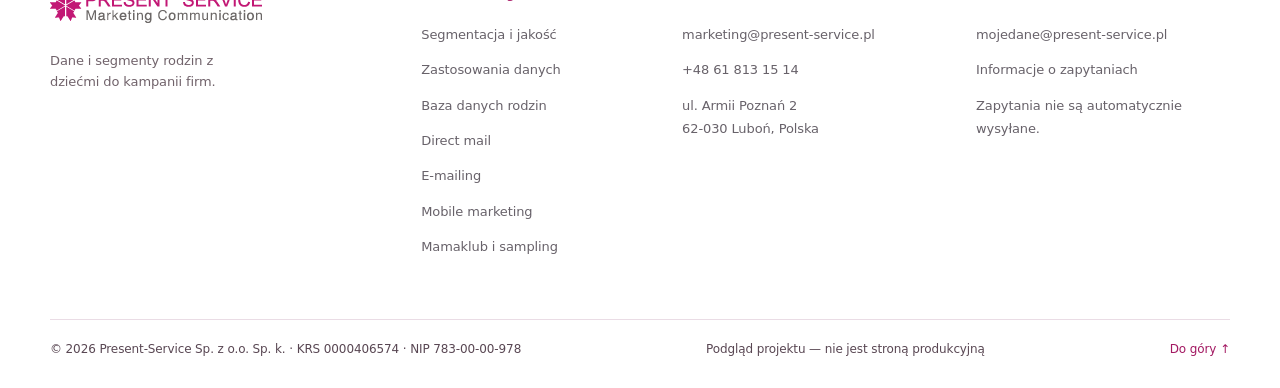
==== commit 9e96648e: "Use exact original Present Service PNG across site and refresh asset cache" ====
--- a/baza-danych-rodzin.html
+++ b/baza-danych-rodzin.html
@@ -12,7 +12,7 @@
 <body>
 <a class="skip-link" href="#main">Przejdź do treści</a>
 <header class="site-header" id="top"><div class="container header-inner">
-<a class="brand" href="./index.html" aria-label="Present-Service — strona główna"><img class="brand-official-logo" src="./assets/present-service-logo-clean.svg" alt="PRESENT SERVICE – Marketing Communication" width="212" height="33"></a>
+<a class="brand" href="./index.html" aria-label="Present-Service — strona główna"><img class="brand-official-logo" src="./assets/present-service-logo-original.png?v=original-20261116" alt="PRESENT SERVICE – Marketing Communication" width="212" height="33"></a>
 <button class="menu-toggle" type="button" aria-controls="primary-nav" aria-expanded="false" aria-label="Otwórz menu"><span></span><span></span><span></span></button>
 <nav id="primary-nav" class="primary-nav" aria-label="Menu główne"><a href="./baza-danych-rodzin.html">Baza danych</a><a href="./segmentacja-danych.html">Segmentacja</a><a href="./zastosowania-danych.html">Zastosowania</a><a href="./index.html#rozwiazania">Kanały</a><a href="./index.html#kontakt" class="nav-mobile-contact">Kontakt</a></nav>
 <a href="./index.html?kanal=Potrzebuj%C4%99%20doradztwa#brief" class="btn btn-small btn-dark header-cta">Zapytaj o dane <span aria-hidden="true">↗</span></a>
@@ -41,7 +41,7 @@
 <section class="detail-final"><div class="container detail-final-inner"><div><span class="detail-label">POROZMAWIAJMY</span><h2>Chcesz sprawdzić<br><em>możliwości kampanii?</em></h2><p>Przekaż nam swój brief, a wspólnie wybierzemy odpowiednią drogę.</p></div><div class="detail-final-actions"><a class="btn btn-coral" href="./index.html?kanal=Potrzebuj%C4%99%20doradztwa#brief">Przygotuj zapytanie ↗</a><a href="mailto:marketing@present-service.pl?subject=Zapytanie%20%E2%80%93%20BAZA%20DANYCH%20RODZIN%20Z%20DZIE%C4%86MI">marketing@present-service.pl</a></div></div></section>
 </main>
 <footer class="footer"><div class="container footer-main">
-<div class="footer-brand-group"><a class="brand brand-footer" href="./index.html"><img class="brand-official-logo" src="./assets/present-service-logo-clean.svg" alt="PRESENT SERVICE – Marketing Communication" width="212" height="33"></a><p>Dane i segmenty rodzin z dziećmi do kampanii firm.</p></div>
+<div class="footer-brand-group"><a class="brand brand-footer" href="./index.html"><img class="brand-official-logo" src="./assets/present-service-logo-original.png?v=original-20261116" alt="PRESENT SERVICE – Marketing Communication" width="212" height="33"></a><p>Dane i segmenty rodzin z dziećmi do kampanii firm.</p></div>
 <div class="footer-column"><h3>Dane i usługi</h3><a href="./segmentacja-danych.html">Segmentacja i jakość</a><a href="./zastosowania-danych.html">Zastosowania danych</a><a href="./baza-danych-rodzin.html">Baza danych rodzin</a><a href="./direct-mail.html">Direct mail</a><a href="./emailing.html">E-mailing</a><a href="./mobile-marketing.html">Mobile marketing</a><a href="./mamaklub-sampling.html">Mamaklub i sampling</a></div>
 <div class="footer-column"><h3>Kontakt</h3><a href="mailto:marketing@present-service.pl">marketing@present-service.pl</a><a href="tel:+48618131514">+48 61 813 15 14</a><span>ul. Armii Poznań 2<br>62-030 Luboń, Polska</span></div>
 <div class="footer-column"><h3>Dane osobowe</h3><a href="mailto:mojedane@present-service.pl">mojedane@present-service.pl</a><a href="./informacje-o-danych.html">Informacje o zapytaniach</a><span>Zapytania nie są automatycznie wysyłane.</span></div>
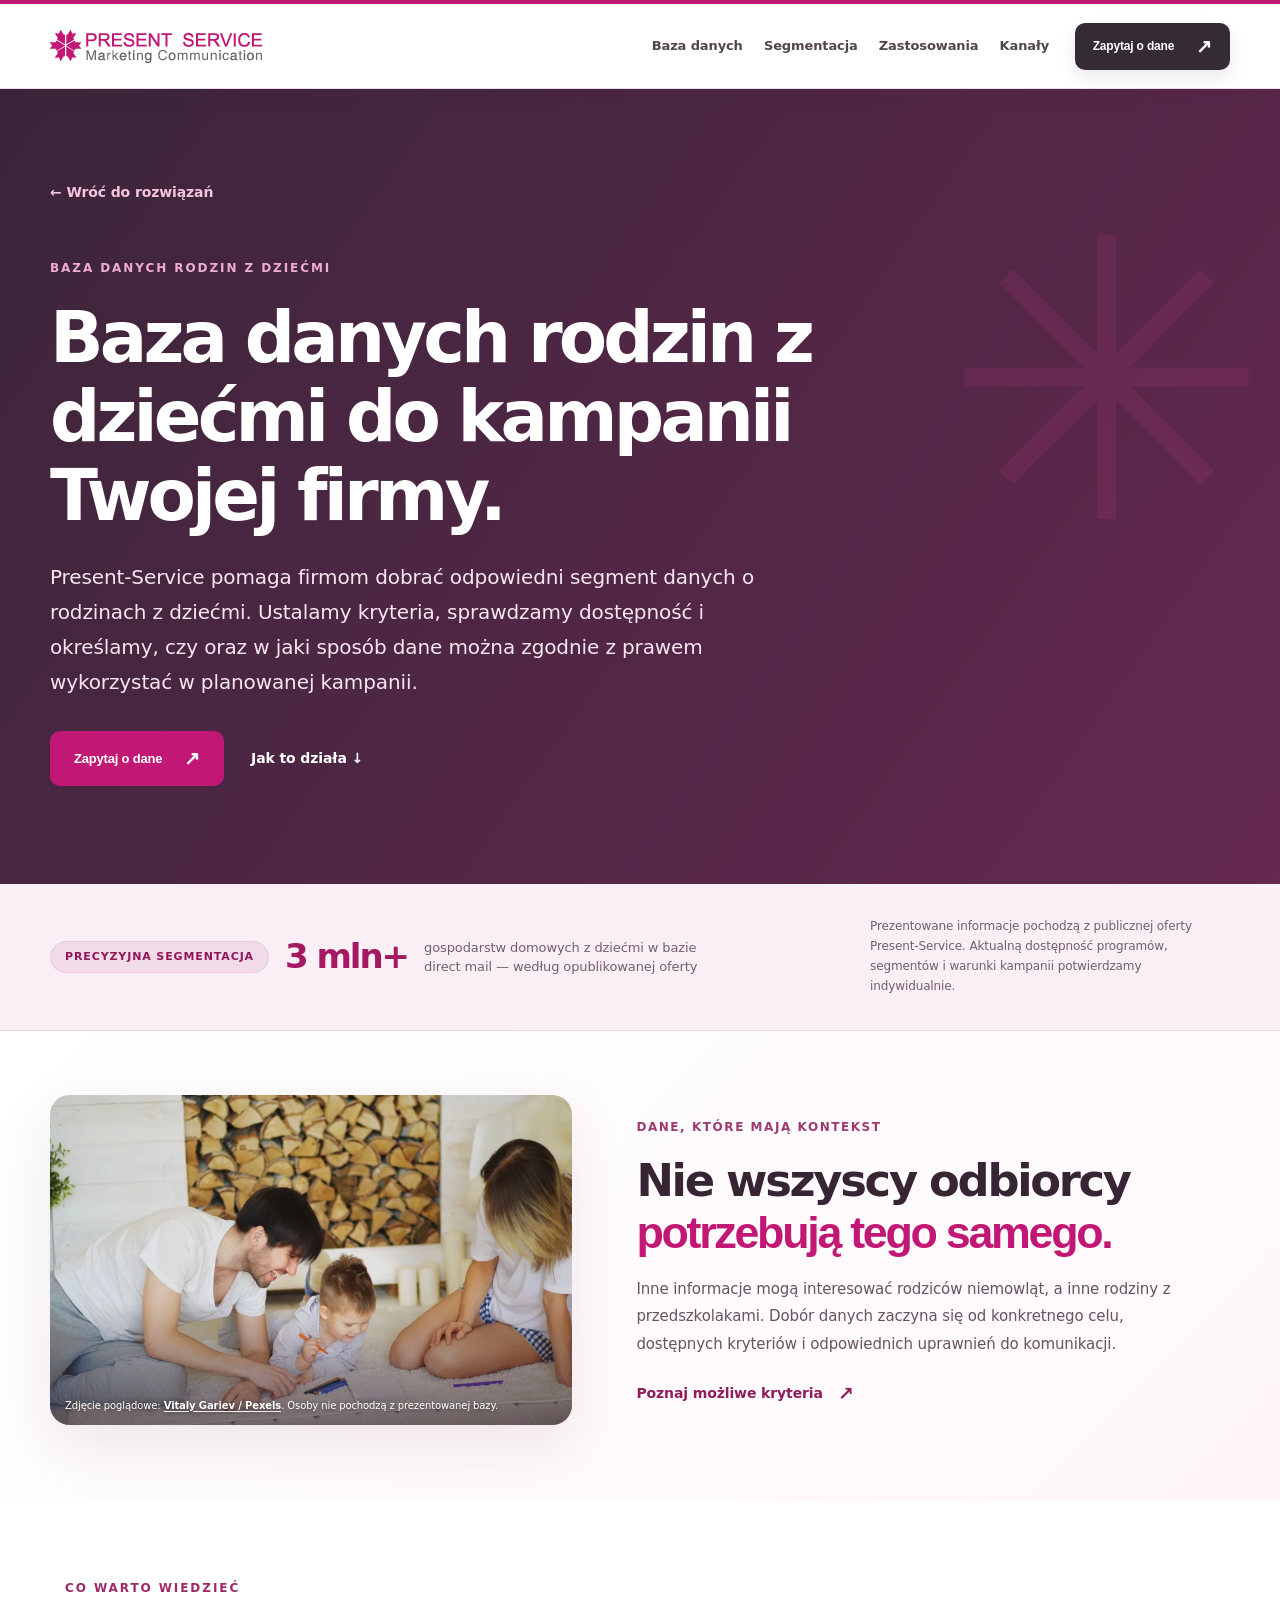
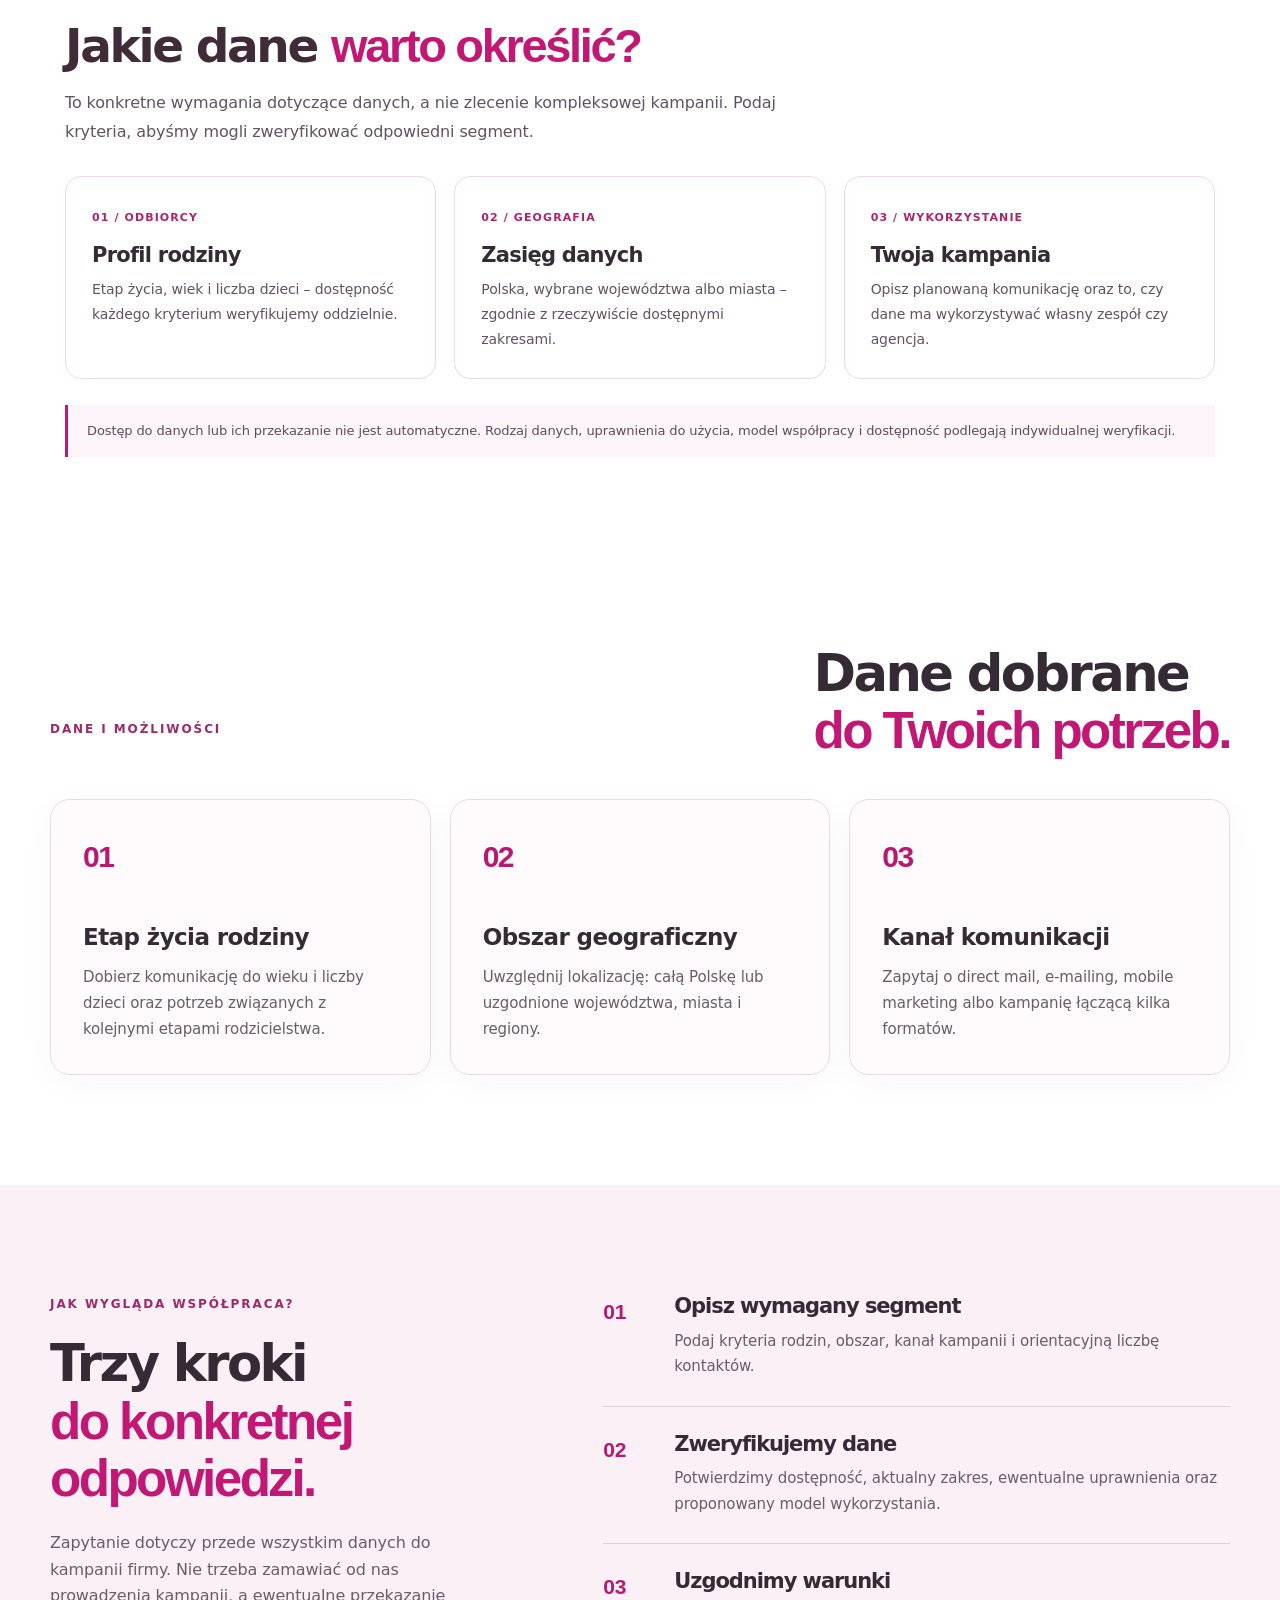
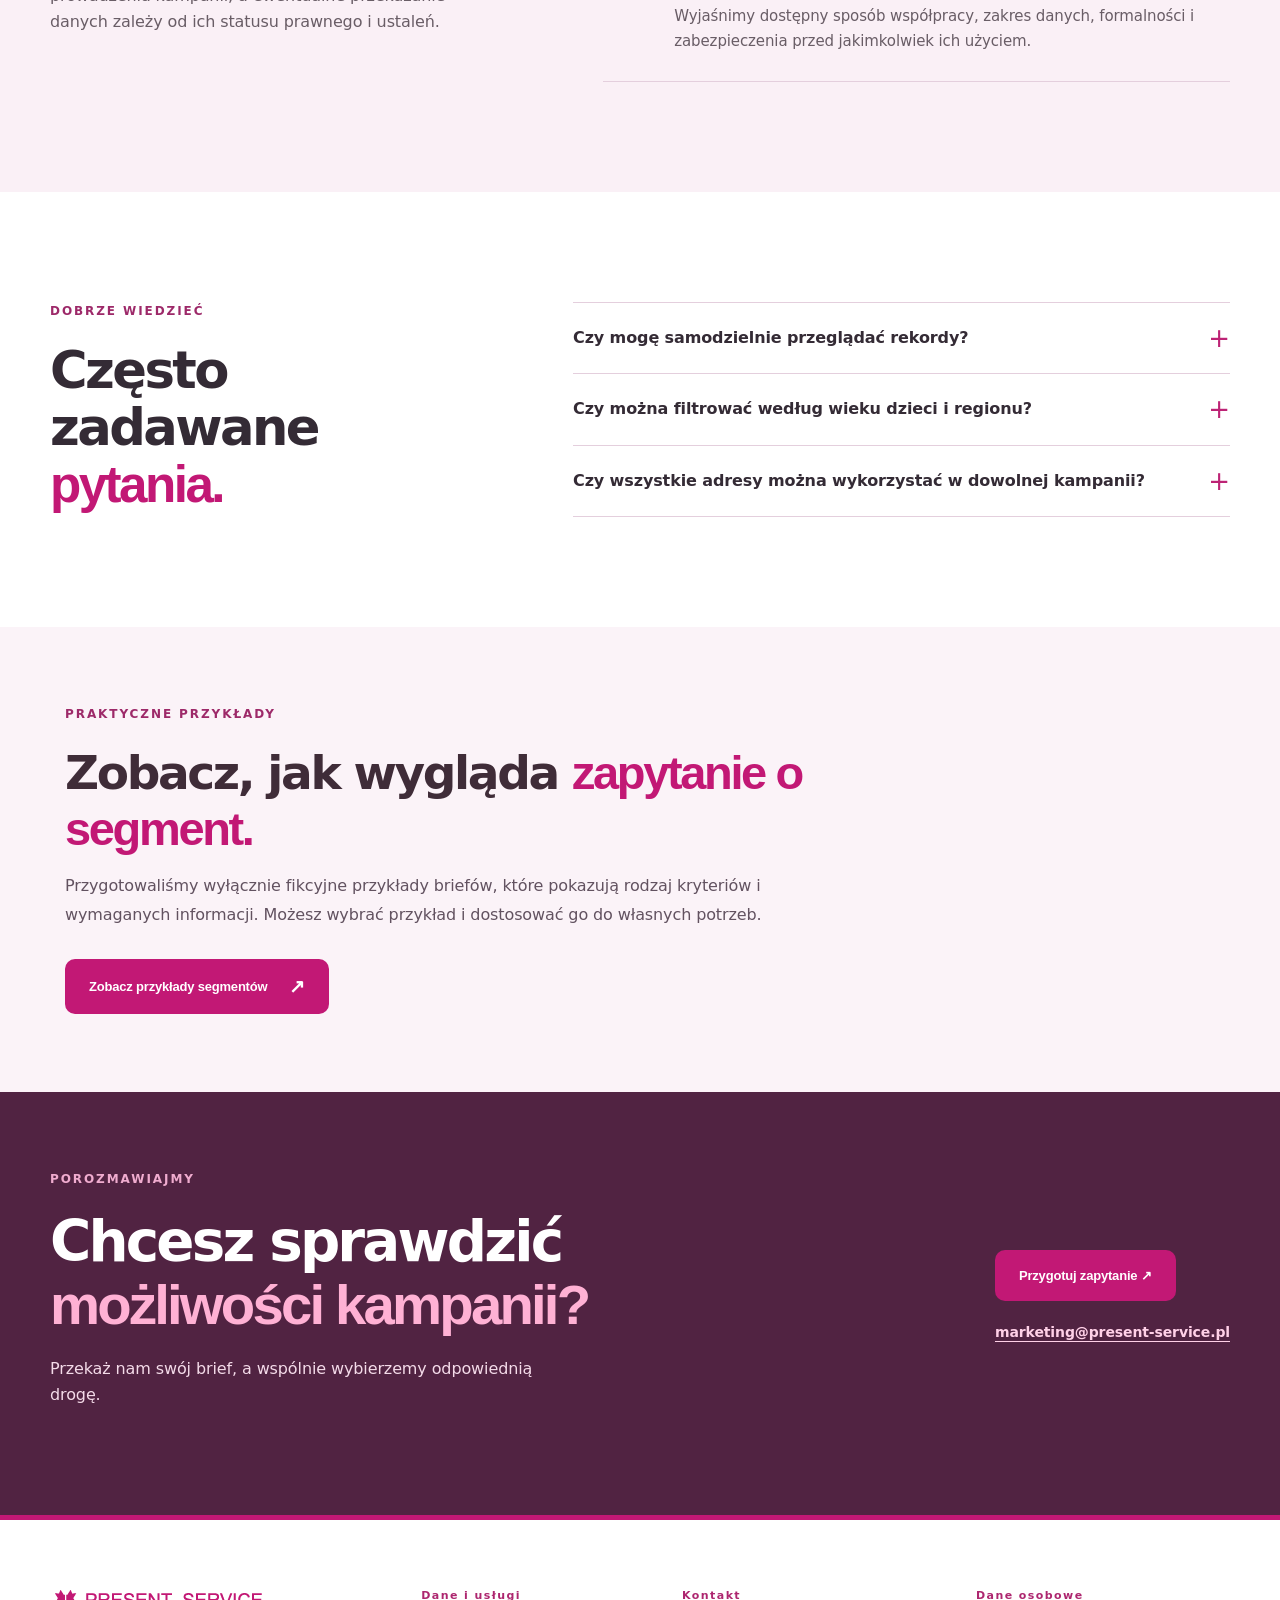
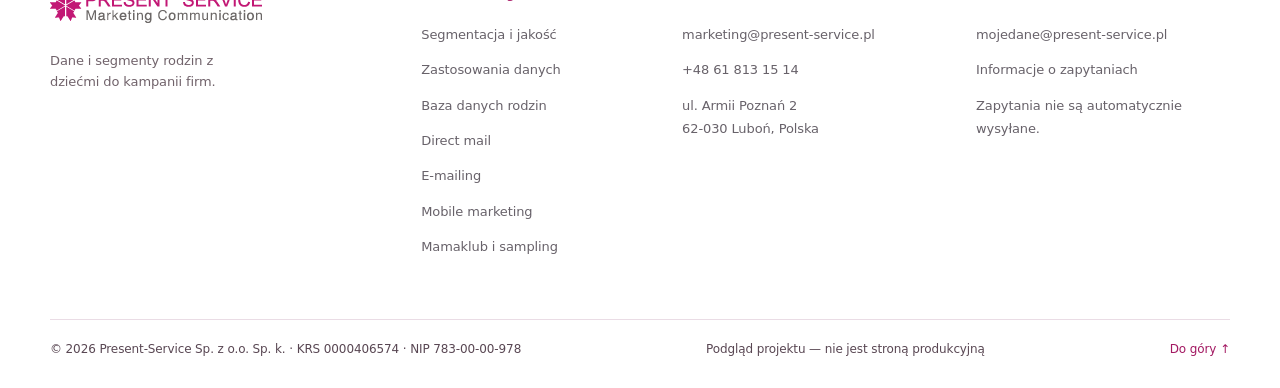
==== commit c744177e: "Apply responsive UI polish consistently across site" ====
--- a/baza-danych-rodzin.html
+++ b/baza-danych-rodzin.html
@@ -7,7 +7,7 @@
 <meta property="og:type" content="website"><meta property="og:locale" content="pl_PL"><meta property="og:title" content="Baza danych rodzin z dziećmi w Polsce"><meta property="og:description" content="Dobierz dane o rodzinach z dziećmi do własnych kampanii marketingowych. Segmentacja według wieku dzieci, lokalizacji i kanału. Dostępność oraz warunki potwierdzamy indywidualnie.">
 <title>Baza danych rodzin z dziećmi dla firm | Present-Service</title>
 <link rel="icon" type="image/png" href="./favicon.png">
-<link rel="stylesheet" href="./styles.css"><link rel="stylesheet" href="./offer.css"><link rel="stylesheet" href="./brand.css"><link rel="stylesheet" href="./v2.css"><link rel="stylesheet" href="./premium.css"><link rel="stylesheet" href="./family-photos.css"><link rel="stylesheet" href="./data-focus.css"><script src="./app.js" defer></script>
+<link rel="stylesheet" href="./styles.css"><link rel="stylesheet" href="./offer.css"><link rel="stylesheet" href="./brand.css"><link rel="stylesheet" href="./v2.css"><link rel="stylesheet" href="./ux-polish.css"><link rel="stylesheet" href="./premium.css"><link rel="stylesheet" href="./family-photos.css"><link rel="stylesheet" href="./data-focus.css"><script src="./app.js" defer></script>
 </head>
 <body>
 <a class="skip-link" href="#main">Przejdź do treści</a>
--- a/ux-polish.css
+++ b/ux-polish.css
@@ -0,0 +1,63 @@
+/* Present-Service UX polish — 2026-11-16. Retains original logo and palette. */
+:root{--ps-ux-ink:#342633;--ps-ux-muted:#5d505b;--ps-ux-pink:#c21875;--ps-ux-line:#eadce5}
+html{scroll-padding-top:106px}
+body{overflow-wrap:break-word;text-rendering:optimizeLegibility}
+section[id],footer[id]{scroll-margin-top:106px}
+a,button{transition:background-color .18s ease,color .18s ease,border-color .18s ease,box-shadow .18s ease}
+.site-header{box-shadow:0 7px 25px rgba(57,28,49,.035)}
+.site-header .header-inner{gap:clamp(14px,2vw,32px)}
+.site-header .brand{min-width:0}
+.brand-official-logo{image-rendering:auto;flex:none}
+.primary-nav{gap:clamp(12px,1.65vw,25px)}
+.primary-nav a{font-weight:700;white-space:nowrap}
+.primary-nav a:hover{text-decoration:underline;text-decoration-color:#c21875;text-underline-offset:6px;text-decoration-thickness:2px}
+.header-cta{box-shadow:0 7px 18px rgba(52,32,50,.10)}
+.hero{isolation:isolate}
+.hero .hero-copy{min-width:0}
+.hero .hero-lead{line-height:1.7}
+.hero .hero-actions .btn{min-height:51px}
+.hero .hero-proof{max-width:570px}
+.family-hero-photo img{object-fit:cover}
+.metrics-note{max-width:1060px}
+.ps-quickbar{background:#fff;border-bottom:1px solid #f0e2e9}
+.ps-quickbar-inner{display:grid;grid-template-columns:minmax(200px,1.3fr) repeat(3,minmax(0,1fr));gap:12px;align-items:stretch;padding-top:23px;padding-bottom:23px}
+.ps-quickbar-copy{display:flex;flex-direction:column;justify-content:center;gap:4px}
+.ps-quickbar-copy strong{font-size:17px;color:#30212d;line-height:1.25}
+.ps-quickbar-copy span{font-size:12px;color:#675662;line-height:1.5}
+.ps-quickbar a{display:flex;align-items:center;justify-content:space-between;gap:10px;padding:15px 17px;border:1px solid #ead7e3;border-radius:12px;color:#7d1951;font-weight:760;font-size:13px;background:#fffafd;line-height:1.35}
+.ps-quickbar a:hover,.ps-quickbar a:focus-visible{background:#f9e9f1;border-color:#cc80a9;box-shadow:0 5px 16px rgba(107,30,73,.06)}
+.ps-quickbar a span:last-child{font-size:19px;flex:none}
+.heritage-section{padding-top:85px;padding-bottom:85px}
+.heritage-card,.programme-history-card{box-shadow:0 8px 24px rgba(72,32,58,.035)}
+.heritage-card h3{font-size:clamp(20px,1.85vw,25px)}
+.section h2,.detail-section h2{overflow-wrap:normal}
+.data-core-card,.solution-card,.showcase-card,.v2-trust-grid article,.heritage-card{transition:box-shadow .18s ease,border-color .18s ease}
+.data-core-card:hover,.solution-card:hover,.v2-trust-grid article:hover,.heritage-card:hover{box-shadow:0 14px 38px rgba(82,29,66,.085)}
+.wizard-panel label,.field label{color:#3b2837}
+.brief-section .brief-card{box-shadow:0 18px 50px rgba(93,28,66,.10)}
+.faq-list summary{cursor:pointer}
+.footer-column a:hover{text-decoration:underline;text-underline-offset:3px}
+@media(max-width:1180px){.ps-quickbar-inner{grid-template-columns:repeat(3,minmax(0,1fr))}.ps-quickbar-copy{grid-column:1/-1}.primary-nav{gap:13px}}
+@media(max-width:940px){.primary-nav a{white-space:normal}.site-header .header-inner{gap:16px}.ps-quickbar-inner{padding-top:18px;padding-bottom:18px}}
+@media(max-width:700px){
+ html,section[id]{scroll-margin-top:85px}
+ .site-header .header-inner{gap:10px}
+ .hero{padding-top:34px}
+ .hero .eyebrow{margin-bottom:17px;font-size:11px;line-height:1.45}
+ .hero h1{font-size:clamp(38px,9vw,57px);line-height:1.075;letter-spacing:-.055em;margin-bottom:20px}
+ .hero .hero-lead{font-size:15px;line-height:1.65}
+ .hero .hero-actions{gap:15px}
+ .hero .hero-actions .btn{width:100%;justify-content:center}
+ .hero .hero-proof{margin-top:21px}
+ .ps-quickbar-inner{display:grid;grid-template-columns:repeat(2,minmax(0,1fr));gap:9px}
+ .ps-quickbar-copy{grid-column:1/-1}
+ .ps-quickbar a{padding:12px;font-size:12px;min-height:52px}
+ .ps-quickbar a:last-child{grid-column:1/-1}
+ .section{padding-top:76px;padding-bottom:76px}
+ .heritage-section{padding-top:70px;padding-bottom:70px}
+ .section-topline{margin-bottom:22px}
+ .heritage-intro h2{font-size:clamp(30px,7vw,43px)}
+ .footer-column a{padding-block:3px}
+}
+@media(max-width:400px){.hero h1{font-size:clamp(35px,9.5vw,44px)}.ps-quickbar a{font-size:11px}.hero .hero-actions .text-link{font-size:13px}}
+@media(prefers-reduced-motion:reduce){a,button,.data-core-card,.solution-card,.showcase-card,.v2-trust-grid article,.heritage-card{transition:none!important}}
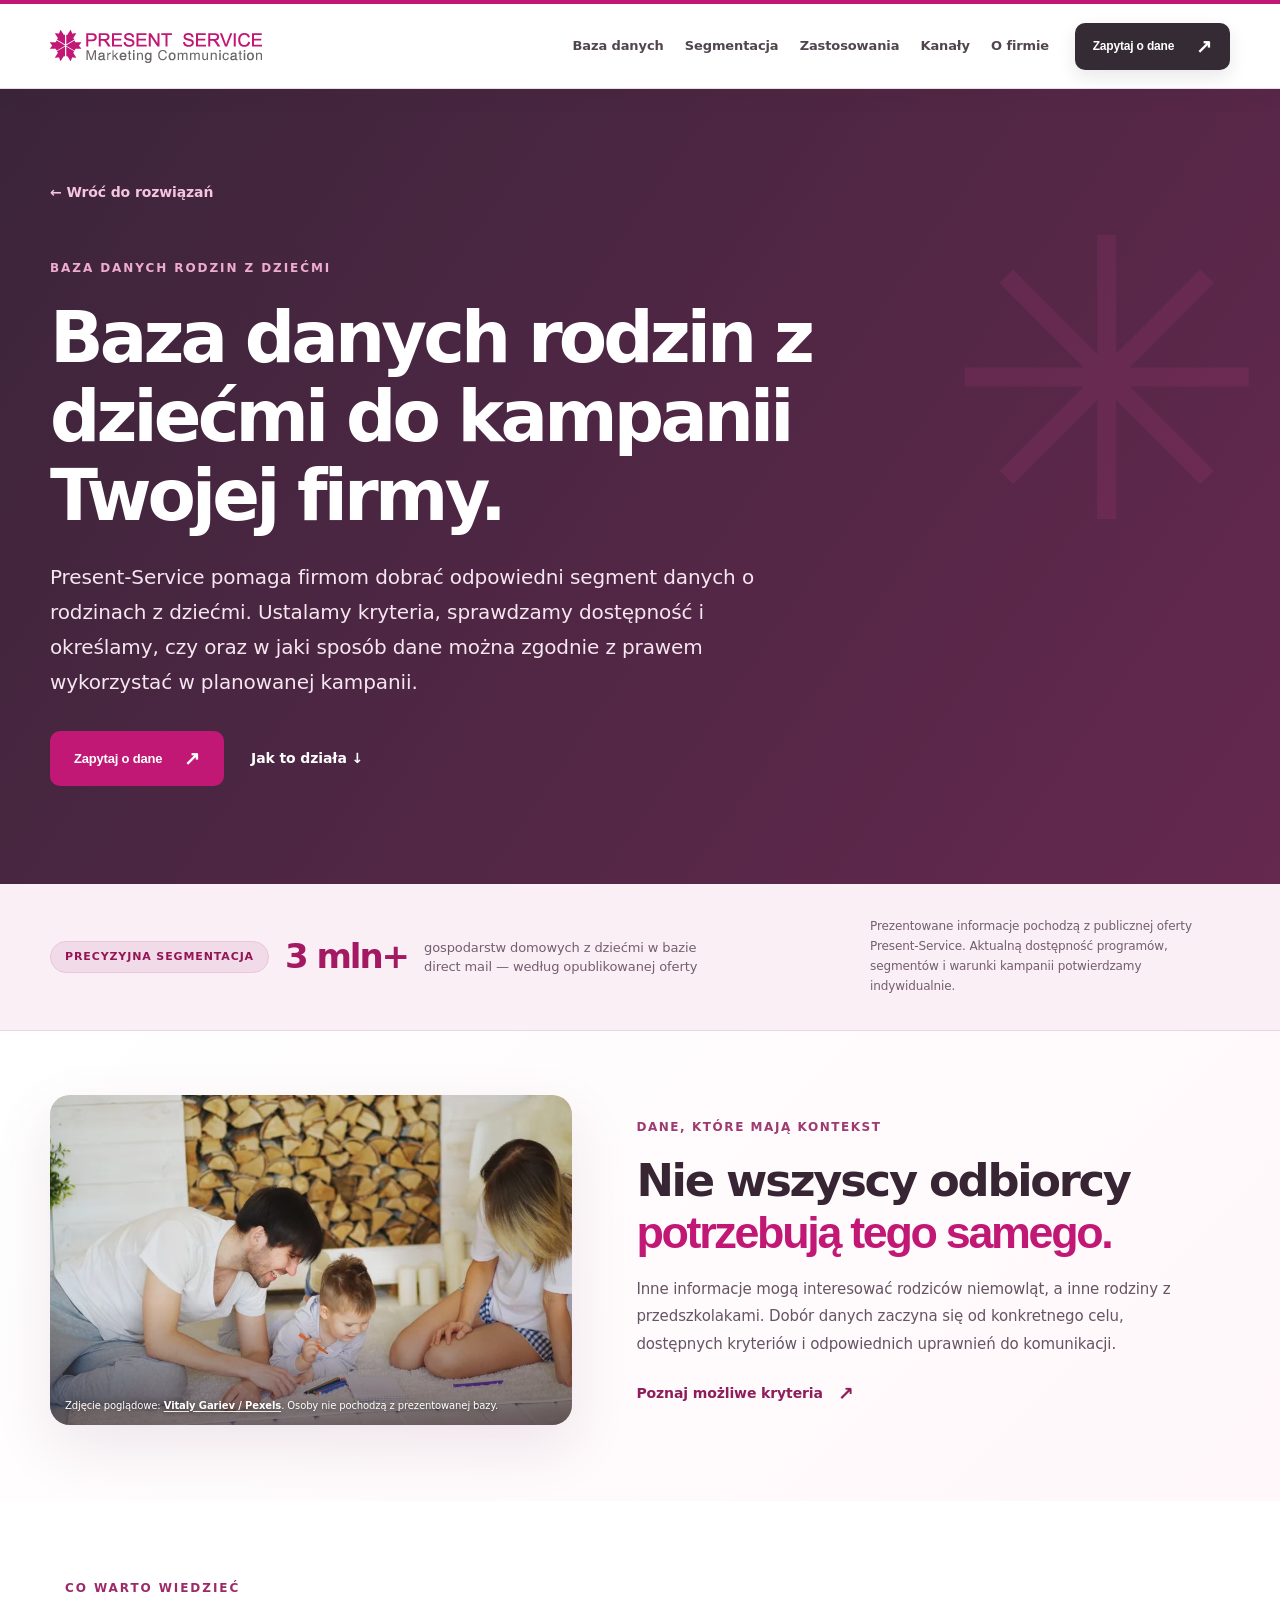
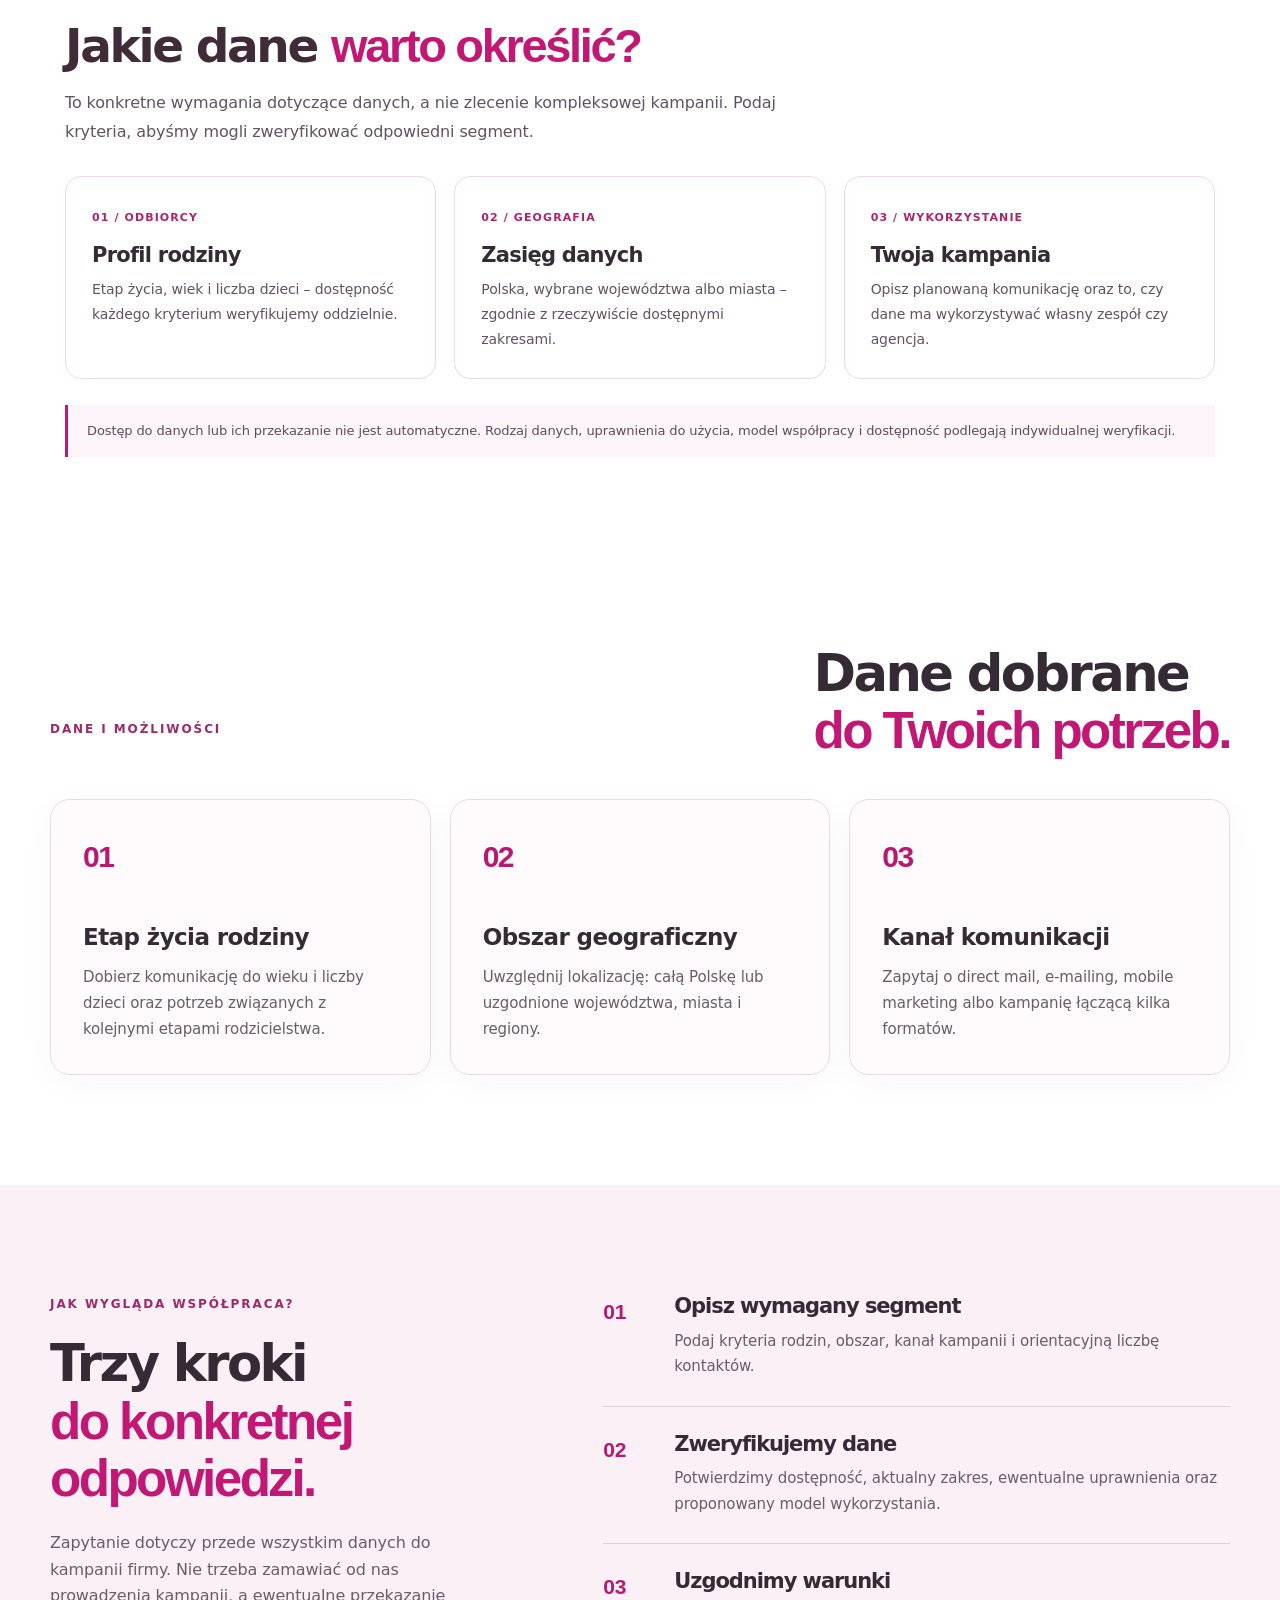
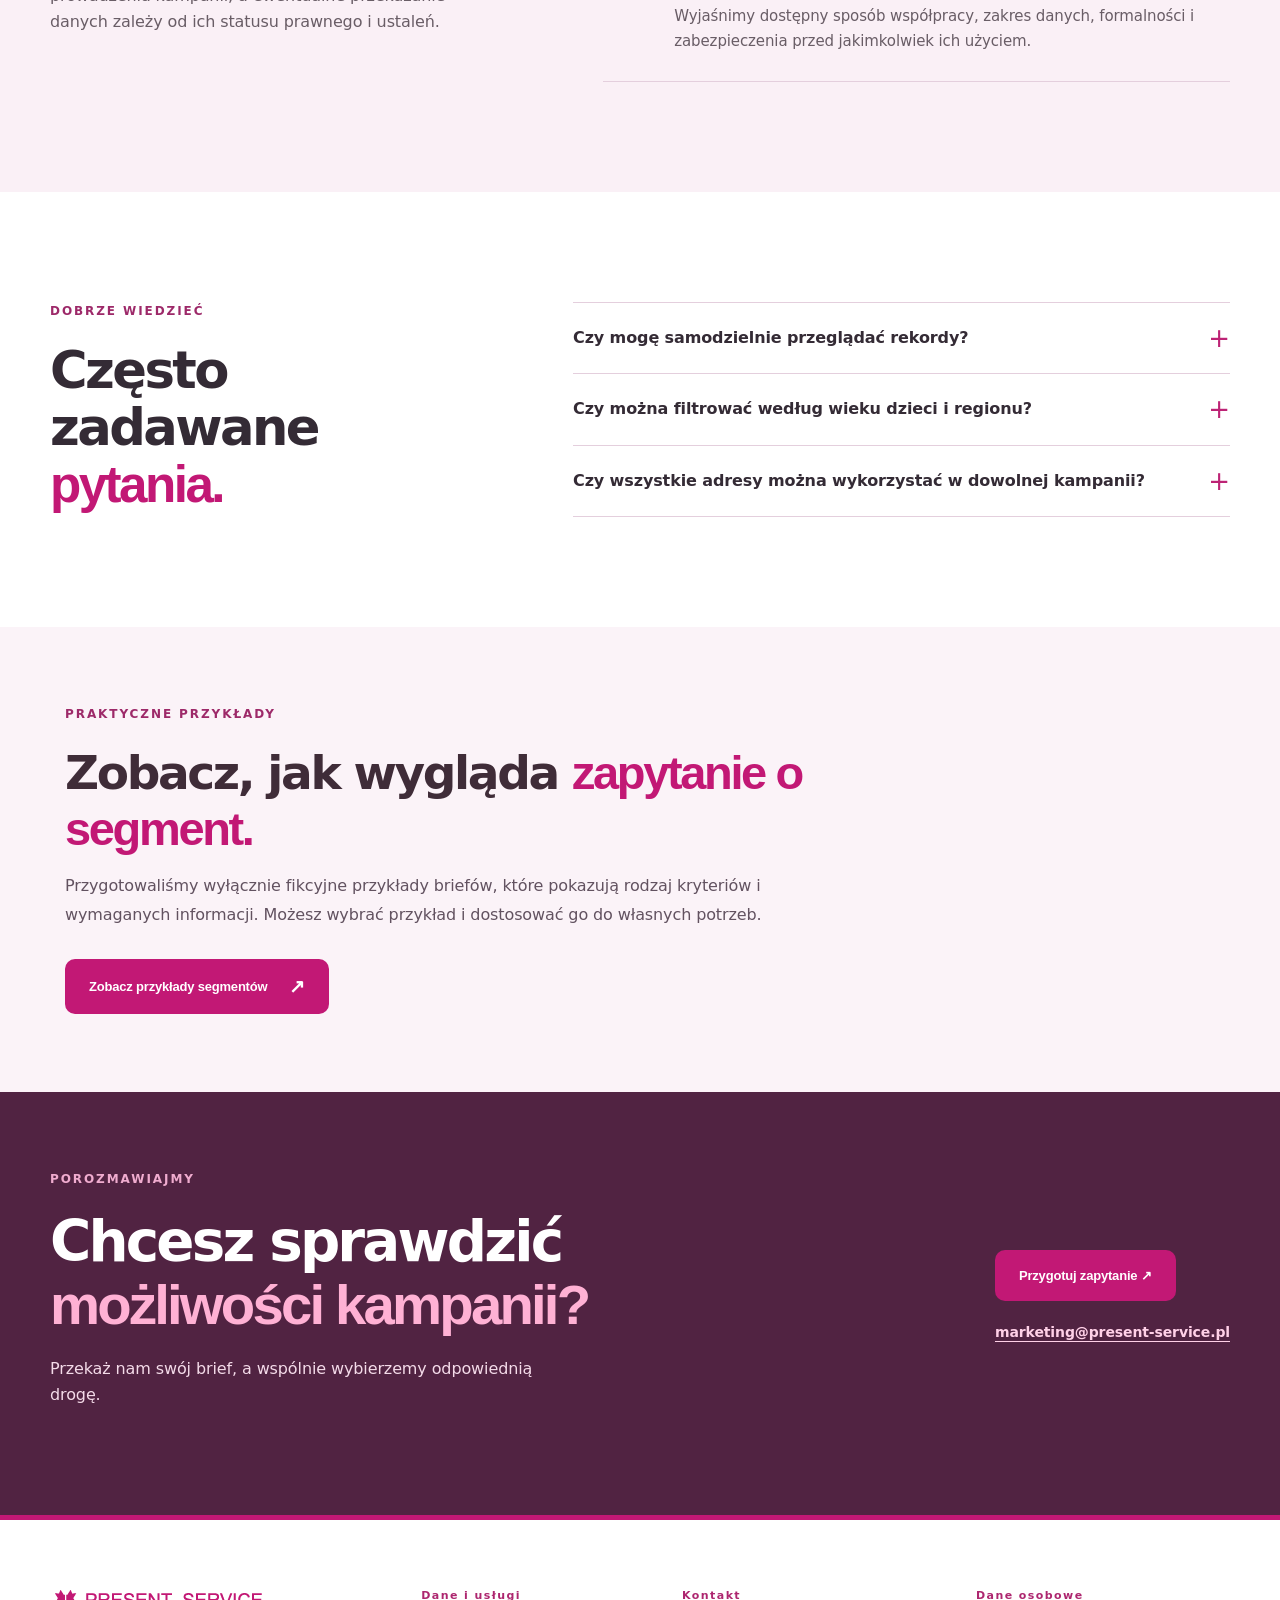
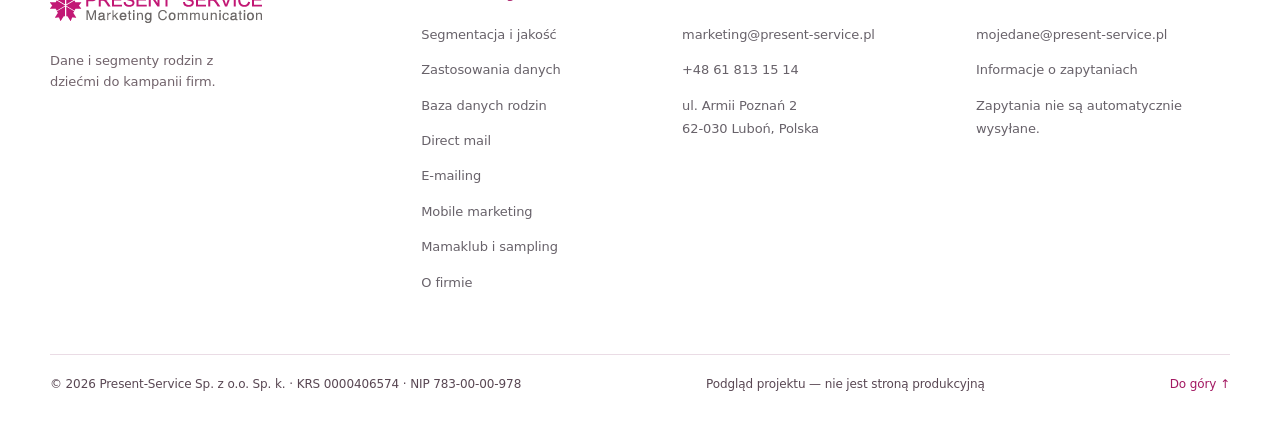
==== commit aec67bc2: "Add internal About page to navigation without linking to legacy site" ====
--- a/baza-danych-rodzin.html
+++ b/baza-danych-rodzin.html
@@ -7,14 +7,15 @@
 <meta property="og:type" content="website"><meta property="og:locale" content="pl_PL"><meta property="og:title" content="Baza danych rodzin z dziećmi w Polsce"><meta property="og:description" content="Dobierz dane o rodzinach z dziećmi do własnych kampanii marketingowych. Segmentacja według wieku dzieci, lokalizacji i kanału. Dostępność oraz warunki potwierdzamy indywidualnie.">
 <title>Baza danych rodzin z dziećmi dla firm | Present-Service</title>
 <link rel="icon" type="image/png" href="./favicon.png">
-<link rel="stylesheet" href="./styles.css"><link rel="stylesheet" href="./offer.css"><link rel="stylesheet" href="./brand.css"><link rel="stylesheet" href="./v2.css"><link rel="stylesheet" href="./ux-polish.css"><link rel="stylesheet" href="./premium.css"><link rel="stylesheet" href="./family-photos.css"><link rel="stylesheet" href="./data-focus.css"><script src="./app.js" defer></script>
+<link rel="stylesheet" href="./styles.css"><link rel="stylesheet" href="./offer.css"><link rel="stylesheet" href="./brand.css"><link rel="stylesheet" href="./v2.css"><link rel="stylesheet" href="./premium.css"><link rel="stylesheet" href="./family-photos.css"><link rel="stylesheet" href="./data-focus.css"><script src="./app.js" defer></script>
+<link rel="stylesheet" href="./ux-polish.css">
 </head>
 <body>
 <a class="skip-link" href="#main">Przejdź do treści</a>
 <header class="site-header" id="top"><div class="container header-inner">
 <a class="brand" href="./index.html" aria-label="Present-Service — strona główna"><img class="brand-official-logo" src="./assets/present-service-logo-original.png?v=original-20261116" alt="PRESENT SERVICE – Marketing Communication" width="212" height="33"></a>
 <button class="menu-toggle" type="button" aria-controls="primary-nav" aria-expanded="false" aria-label="Otwórz menu"><span></span><span></span><span></span></button>
-<nav id="primary-nav" class="primary-nav" aria-label="Menu główne"><a href="./baza-danych-rodzin.html">Baza danych</a><a href="./segmentacja-danych.html">Segmentacja</a><a href="./zastosowania-danych.html">Zastosowania</a><a href="./index.html#rozwiazania">Kanały</a><a href="./index.html#kontakt" class="nav-mobile-contact">Kontakt</a></nav>
+<nav id="primary-nav" class="primary-nav" aria-label="Menu główne"><a href="./baza-danych-rodzin.html">Baza danych</a><a href="./segmentacja-danych.html">Segmentacja</a><a href="./zastosowania-danych.html">Zastosowania</a><a href="./index.html#rozwiazania">Kanały</a><a href="./o-firmie.html">O firmie</a><a href="./index.html#kontakt" class="nav-mobile-contact">Kontakt</a></nav>
 <a href="./index.html?kanal=Potrzebuj%C4%99%20doradztwa#brief" class="btn btn-small btn-dark header-cta">Zapytaj o dane <span aria-hidden="true">↗</span></a>
 </div></header>
 <main id="main">
@@ -42,7 +43,7 @@
 </main>
 <footer class="footer"><div class="container footer-main">
 <div class="footer-brand-group"><a class="brand brand-footer" href="./index.html"><img class="brand-official-logo" src="./assets/present-service-logo-original.png?v=original-20261116" alt="PRESENT SERVICE – Marketing Communication" width="212" height="33"></a><p>Dane i segmenty rodzin z dziećmi do kampanii firm.</p></div>
-<div class="footer-column"><h3>Dane i usługi</h3><a href="./segmentacja-danych.html">Segmentacja i jakość</a><a href="./zastosowania-danych.html">Zastosowania danych</a><a href="./baza-danych-rodzin.html">Baza danych rodzin</a><a href="./direct-mail.html">Direct mail</a><a href="./emailing.html">E-mailing</a><a href="./mobile-marketing.html">Mobile marketing</a><a href="./mamaklub-sampling.html">Mamaklub i sampling</a></div>
+<div class="footer-column"><h3>Dane i usługi</h3><a href="./segmentacja-danych.html">Segmentacja i jakość</a><a href="./zastosowania-danych.html">Zastosowania danych</a><a href="./baza-danych-rodzin.html">Baza danych rodzin</a><a href="./direct-mail.html">Direct mail</a><a href="./emailing.html">E-mailing</a><a href="./mobile-marketing.html">Mobile marketing</a><a href="./mamaklub-sampling.html">Mamaklub i sampling</a><a href="./o-firmie.html">O firmie</a></div>
 <div class="footer-column"><h3>Kontakt</h3><a href="mailto:marketing@present-service.pl">marketing@present-service.pl</a><a href="tel:+48618131514">+48 61 813 15 14</a><span>ul. Armii Poznań 2<br>62-030 Luboń, Polska</span></div>
 <div class="footer-column"><h3>Dane osobowe</h3><a href="mailto:mojedane@present-service.pl">mojedane@present-service.pl</a><a href="./informacje-o-danych.html">Informacje o zapytaniach</a><span>Zapytania nie są automatycznie wysyłane.</span></div>
 </div><div class="container footer-bottom"><span>© <span id="year">2026</span> Present-Service Sp. z o.o. Sp. k. · KRS 0000406574 · NIP 783-00-00-978</span><span>Podgląd projektu — nie jest stroną produkcyjną</span><a href="#top">Do góry ↑</a></div></footer>
